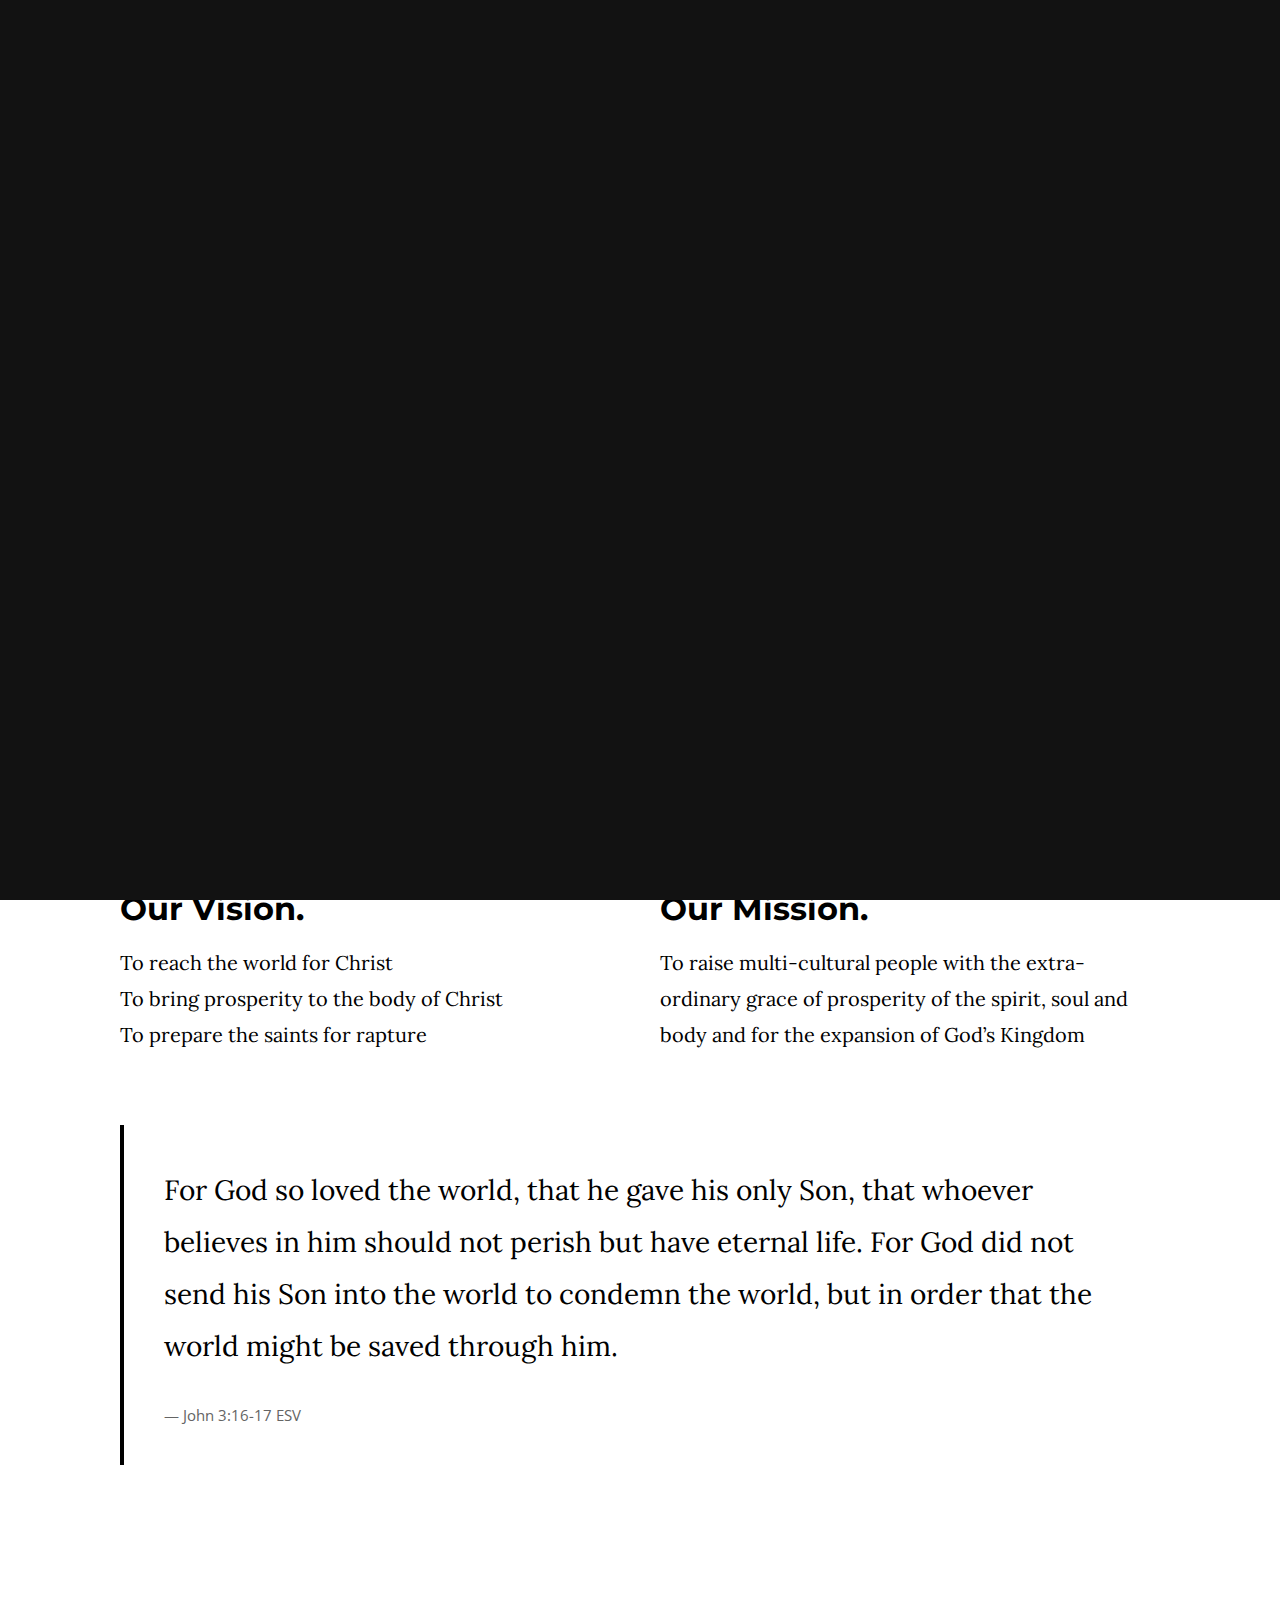
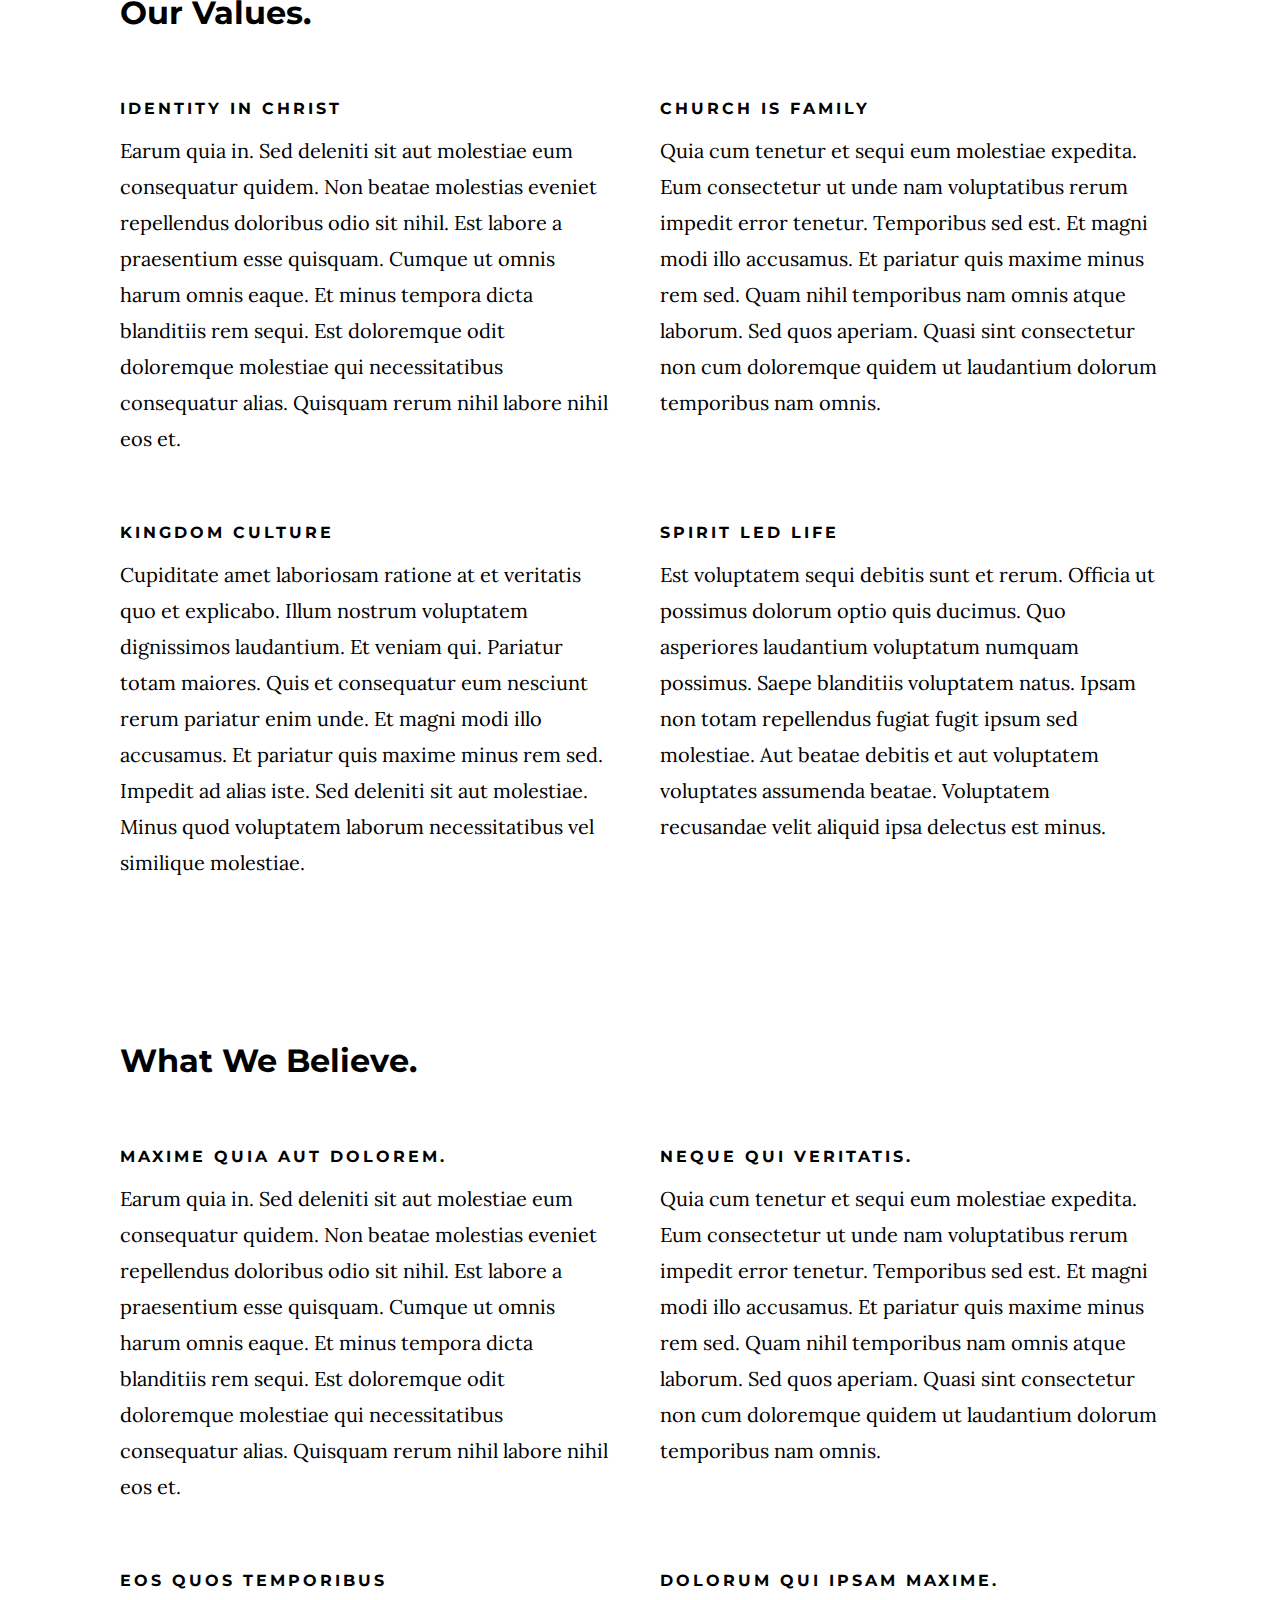
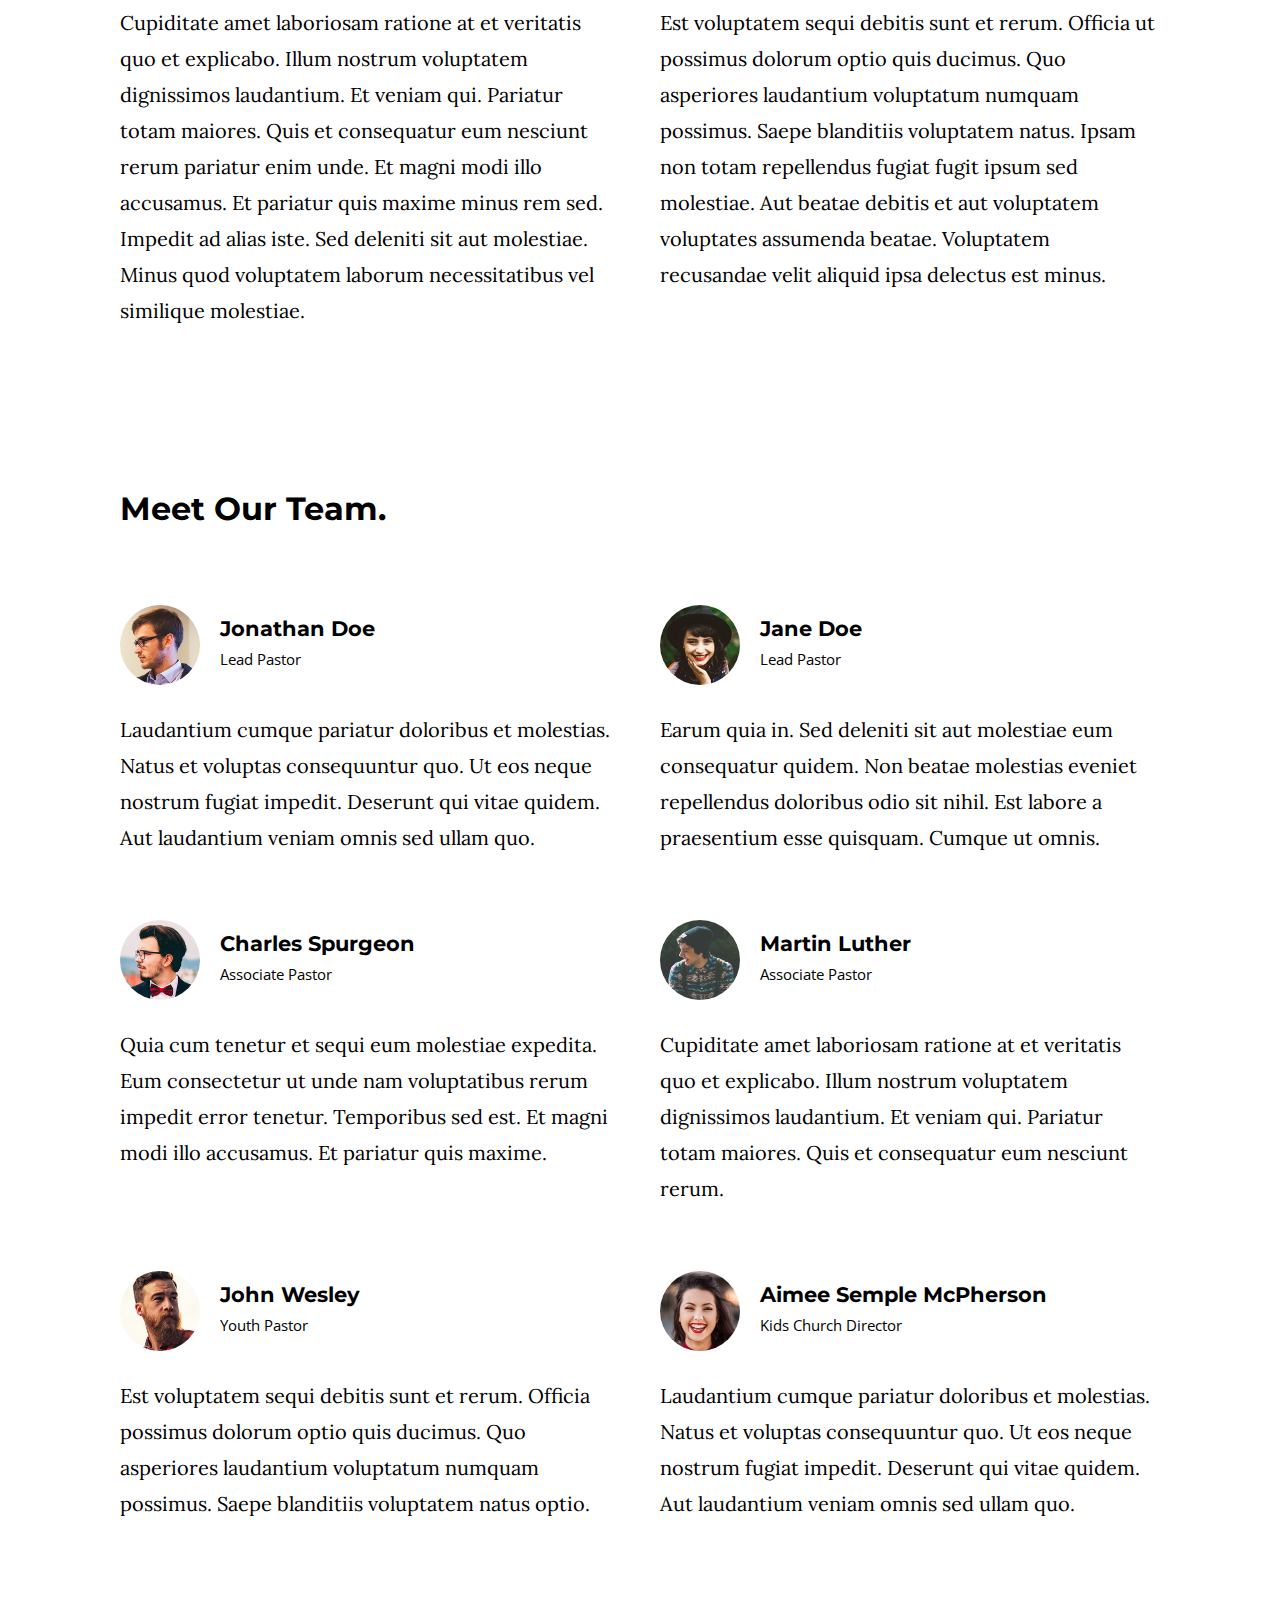
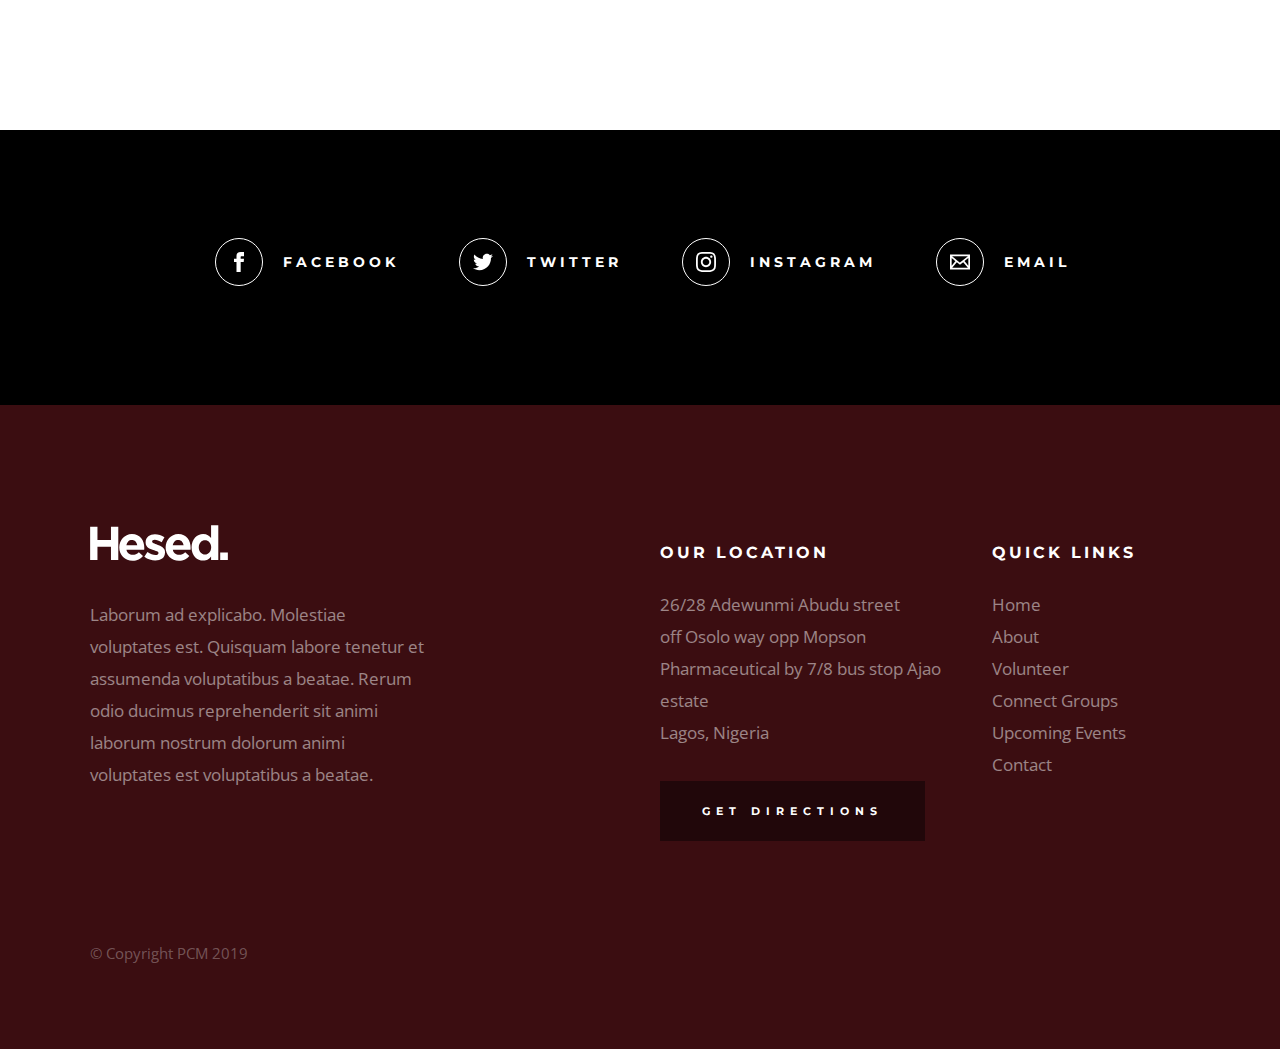
==== about.html @ 5826e85a "First commit for pcm website" ====
<!DOCTYPE html>
<html class="no-js" lang="en">
  <head>
    <!--- basic page needs
    ================================================== -->
    <meta charset="utf-8" />
    <title>PCM - About</title>
    <meta name="description" content="" />
    <meta name="author" content="" />

    <!-- mobile specific metas
    ================================================== -->
    <meta name="viewport" content="width=device-width, initial-scale=1" />

    <!-- CSS
    ================================================== -->
    <link rel="stylesheet" href="css/base.css" />
    <link rel="stylesheet" href="css/main.css" />

    <!-- script
    ================================================== -->
    <script src="js/modernizr.js"></script>

    <!-- favicons
    ================================================== -->
    <link rel="apple-touch-icon" sizes="180x180" href="apple-touch-icon.png" />
    <link rel="icon" type="image/png" sizes="32x32" href="favicon-32x32.png" />
    <link rel="icon" type="image/png" sizes="16x16" href="favicon-16x16.png" />
    <link rel="manifest" href="site.webmanifest" />
  </head>

  <body id="top">
    <!-- preloader
    ================================================== -->
    <div id="preloader">
      <div id="loader" class="dots-jump">
        <div></div>
        <div></div>
        <div></div>
      </div>
    </div>

    <!-- header
    ================================================== -->
    <header class="s-header">
      <div class="header-logo">
        <a class="site-logo" href="index.html">
          <img src="images/logo.png" alt="Homepage" />
        </a>
      </div>

      <nav class="header-nav-wrap">
        <ul class="header-nav">
          <li><a href="index.html" title="Home">Home</a></li>
          <li class="current"><a href="about.html" title="About">About</a></li>
          <li><a href="events.html" title="Services">Events</a></li>
          <li><a href="contact.html" title="Contact us">Contact</a></li>
        </ul>
      </nav>

      <a class="header-menu-toggle" href="#0"><span>Menu</span></a>
    </header>
    <!-- end s-header -->

    <!-- page header
    ================================================== -->
    <section class="page-header page-header--about">
      <div class="gradient-overlay"></div>
      <div class="row page-header__content">
        <div class="column">
          <h1>This is Canaanland</h1>
        </div>
      </div>
    </section>
    <!-- end page-header -->

    <!-- page content
    ================================================== -->
    <section class="page-content">
      <div class="row">
        <div class="column">
          <p class="lead drop-cap">
            Non ratione vel. Non consequatur hic et labore et quia doloribus.
            Dolorum rerum dignissimos inventore id corporis rerum. At nesciunt
            ut error est soluta qui quibusdam blanditiis animi. Ad saepe quia at
            numquam temporibus quisquam ipsa. Ab omnis aut ratione ipsam
            voluptates quia. Veniam temporibus et. Aperiam sint veniam libero
            perferendis a. Quisquam optio quidem et.
          </p>

          <div class="row">
            <div class="column large-half medium-full">
              <h2>Our Vision.</h2>
              <p>To reach the world for Christ <br>
              To bring prosperity to the body of Christ <br>
              To prepare the saints for rapture</p>
            </div>

            <div class="column large-half medium-full">
              <h2>Our Mission.</h2>
              <p>
                To raise multi-cultural people with the extra-ordinary grace of
                prosperity of the spirit, soul and body and for the expansion of
                God’s Kingdom
              </p>
            </div>
          </div>

          <blockquote cite="http://where-i-got-my-info-from.com">
            <p>
              For God so loved the world, that he gave his only Son, that
              whoever believes in him should not perish but have eternal life.
              For God did not send his Son into the world to condemn the world,
              but in order that the world might be saved through him.
            </p>
            <cite>
              <a href="#0">John 3:16-17 ESV</a>
            </cite>
          </blockquote>

          <br />

          <h2>Our Values.</h2>
          <div class="row block-large-1-2 block-1000-full block-list">
            <div class="column block-list__item">
              <h6>Identity in Christ</h6>

              <p>
                Earum quia in. Sed deleniti sit aut molestiae eum consequatur
                quidem. Non beatae molestias eveniet repellendus doloribus odio
                sit nihil. Est labore a praesentium esse quisquam. Cumque ut
                omnis harum omnis eaque. Et minus tempora dicta blanditiis rem
                sequi. Est doloremque odit doloremque molestiae qui
                necessitatibus consequatur alias. Quisquam rerum nihil labore
                nihil eos et.
              </p>
            </div>

            <div class="column block-list__item">
              <h6>Church Is Family</h6>

              <p>
                Quia cum tenetur et sequi eum molestiae expedita. Eum
                consectetur ut unde nam voluptatibus rerum impedit error
                tenetur. Temporibus sed est. Et magni modi illo accusamus. Et
                pariatur quis maxime minus rem sed. Quam nihil temporibus nam
                omnis atque laborum. Sed quos aperiam. Quasi sint consectetur
                non cum doloremque quidem ut laudantium dolorum temporibus nam
                omnis.
              </p>
            </div>

            <div class="column block-list__item">
              <h6>Kingdom Culture</h6>

              <p>
                Cupiditate amet laboriosam ratione at et veritatis quo et
                explicabo. Illum nostrum voluptatem dignissimos laudantium. Et
                veniam qui. Pariatur totam maiores. Quis et consequatur eum
                nesciunt rerum pariatur enim unde. Et magni modi illo accusamus.
                Et pariatur quis maxime minus rem sed. Impedit ad alias iste.
                Sed deleniti sit aut molestiae. Minus quod voluptatem laborum
                necessitatibus vel similique molestiae.
              </p>
            </div>

            <div class="column block-list__item">
              <h6>Spirit Led Life</h6>

              <p>
                Est voluptatem sequi debitis sunt et rerum. Officia ut possimus
                dolorum optio quis ducimus. Quo asperiores laudantium voluptatum
                numquam possimus. Saepe blanditiis voluptatem natus. Ipsam non
                totam repellendus fugiat fugit ipsum sed molestiae. Aut beatae
                debitis et aut voluptatem voluptates assumenda beatae.
                Voluptatem recusandae velit aliquid ipsa delectus est minus.
              </p>
            </div>
          </div>
          <!-- end block-list -->

          <br />

          <h2>What We Believe.</h2>

          <div class="row block-large-1-2 block-1000-full block-list">
            <div class="column block-list__item">
              <h6>Maxime Quia Aut Dolorem.</h6>
              <p>
                Earum quia in. Sed deleniti sit aut molestiae eum consequatur
                quidem. Non beatae molestias eveniet repellendus doloribus odio
                sit nihil. Est labore a praesentium esse quisquam. Cumque ut
                omnis harum omnis eaque. Et minus tempora dicta blanditiis rem
                sequi. Est doloremque odit doloremque molestiae qui
                necessitatibus consequatur alias. Quisquam rerum nihil labore
                nihil eos et.
              </p>
            </div>
            <div class="column block-list__item">
              <h6>Neque Qui Veritatis.</h6>
              <p>
                Quia cum tenetur et sequi eum molestiae expedita. Eum
                consectetur ut unde nam voluptatibus rerum impedit error
                tenetur. Temporibus sed est. Et magni modi illo accusamus. Et
                pariatur quis maxime minus rem sed. Quam nihil temporibus nam
                omnis atque laborum. Sed quos aperiam. Quasi sint consectetur
                non cum doloremque quidem ut laudantium dolorum temporibus nam
                omnis.
              </p>
            </div>
            <div class="column block-list__item">
              <h6>Eos Quos Temporibus</h6>
              <p>
                Cupiditate amet laboriosam ratione at et veritatis quo et
                explicabo. Illum nostrum voluptatem dignissimos laudantium. Et
                veniam qui. Pariatur totam maiores. Quis et consequatur eum
                nesciunt rerum pariatur enim unde. Et magni modi illo accusamus.
                Et pariatur quis maxime minus rem sed. Impedit ad alias iste.
                Sed deleniti sit aut molestiae. Minus quod voluptatem laborum
                necessitatibus vel similique molestiae.
              </p>
            </div>
            <div class="column block-list__item">
              <h6>Dolorum Qui Ipsam Maxime.</h6>
              <p>
                Est voluptatem sequi debitis sunt et rerum. Officia ut possimus
                dolorum optio quis ducimus. Quo asperiores laudantium voluptatum
                numquam possimus. Saepe blanditiis voluptatem natus. Ipsam non
                totam repellendus fugiat fugit ipsum sed molestiae. Aut beatae
                debitis et aut voluptatem voluptates assumenda beatae.
                Voluptatem recusandae velit aliquid ipsa delectus est minus.
              </p>
            </div>
          </div>
          <!-- end block-list -->

          <br />

          <h2>Meet Our Team.</h2>

          <div class="row block-large-1-2 block-tab-full church-staff">
            <div class="column church-staff__item">
              <div class="church-staff__header">
                <div class="church-staff__picture">
                  <img src="images/avatars/user-01.jpg" alt="" />
                </div>
                <h4 class="church-staff__name">
                  Jonathan Doe
                  <span class="church-staff__position"> Lead Pastor </span>
                </h4>
              </div>

              <p>
                Laudantium cumque pariatur doloribus et molestias. Natus et
                voluptas consequuntur quo. Ut eos neque nostrum fugiat impedit.
                Deserunt qui vitae quidem. Aut laudantium veniam omnis sed ullam
                quo.
              </p>
            </div>

            <div class="column church-staff__item">
              <div class="church-staff__header">
                <div class="church-staff__picture">
                  <img src="images/avatars/user-02.jpg" alt="" />
                </div>
                <h4 class="church-staff__name">
                  Jane Doe
                  <span class="church-staff__position"> Lead Pastor </span>
                </h4>
              </div>

              <p>
                Earum quia in. Sed deleniti sit aut molestiae eum consequatur
                quidem. Non beatae molestias eveniet repellendus doloribus odio
                sit nihil. Est labore a praesentium esse quisquam. Cumque ut
                omnis.
              </p>
            </div>

            <div class="column church-staff__item">
              <div class="church-staff__header">
                <div class="church-staff__picture">
                  <img src="images/avatars/user-03.jpg" alt="" />
                </div>
                <h4 class="church-staff__name">
                  Charles Spurgeon
                  <span class="church-staff__position"> Associate Pastor </span>
                </h4>
              </div>

              <p>
                Quia cum tenetur et sequi eum molestiae expedita. Eum
                consectetur ut unde nam voluptatibus rerum impedit error
                tenetur. Temporibus sed est. Et magni modi illo accusamus. Et
                pariatur quis maxime.
              </p>
            </div>

            <div class="column church-staff__item">
              <div class="church-staff__header">
                <div class="church-staff__picture">
                  <img src="images/avatars/user-04.jpg" alt="" />
                </div>
                <h4 class="church-staff__name">
                  Martin Luther
                  <span class="church-staff__position"> Associate Pastor </span>
                </h4>
              </div>

              <p>
                Cupiditate amet laboriosam ratione at et veritatis quo et
                explicabo. Illum nostrum voluptatem dignissimos laudantium. Et
                veniam qui. Pariatur totam maiores. Quis et consequatur eum
                nesciunt rerum.
              </p>
            </div>

            <div class="column church-staff__item">
              <div class="church-staff__header">
                <div class="church-staff__picture">
                  <img src="images/avatars/user-05.jpg" alt="" />
                </div>
                <h4 class="church-staff__name">
                  John Wesley
                  <span class="church-staff__position"> Youth Pastor </span>
                </h4>
              </div>

              <p>
                Est voluptatem sequi debitis sunt et rerum. Officia possimus
                dolorum optio quis ducimus. Quo asperiores laudantium voluptatum
                numquam possimus. Saepe blanditiis voluptatem natus optio.
              </p>
            </div>

            <div class="column church-staff__item">
              <div class="church-staff__header">
                <div class="church-staff__picture">
                  <img src="images/avatars/user-06.jpg" alt="" />
                </div>
                <h4 class="church-staff__name">
                  Aimee Semple McPherson
                  <span class="church-staff__position">
                    Kids Church Director
                  </span>
                </h4>
              </div>

              <p>
                Laudantium cumque pariatur doloribus et molestias. Natus et
                voluptas consequuntur quo. Ut eos neque nostrum fugiat impedit.
                Deserunt qui vitae quidem. Aut laudantium veniam omnis sed ullam
                quo.
              </p>
            </div>
          </div>
          <!-- end church staff -->
        </div>
      </div>
    </section>
    <!-- end page content -->

    <!-- Social
    ================================================== -->
    <section class="s-social">
      <div class="row social-content">
        <div class="column">
          <ul class="social-list">
            <li class="social-list__item">
              <a href="#0" title="">
                <span
                  class="social-list__icon social-list__icon--facebook"
                ></span>
                <span class="social-list__text">Facebook</span>
              </a>
            </li>
            <li class="social-list__item">
              <a href="#0" title="">
                <span
                  class="social-list__icon social-list__icon--twitter"
                ></span>
                <span class="social-list__text">Twitter</span>
              </a>
            </li>
            <li class="social-list__item">
              <a href="#0" title="">
                <span
                  class="social-list__icon social-list__icon--instagram"
                ></span>
                <span class="social-list__text">Instagram</span>
              </a>
            </li>
            <li class="social-list__item">
              <a href="#0" title="">
                <span class="social-list__icon social-list__icon--email"></span>
                <span class="social-list__text">Email</span>
              </a>
            </li>
          </ul>
        </div>
      </div>
      <!-- end social-content -->
    </section>
    <!-- end s-social -->

    <!-- footer
    ================================================== -->
    <footer class="s-footer">
      <div class="row footer-top">
        <div class="column large-4 medium-5 tab-full">
          <div class="footer-logo">
            <a class="site-footer-logo" href="index.html">
              <img src="images/logo.svg" alt="Homepage" />
            </a>
          </div>
          <!-- footer-logo -->
          <p>
            Laborum ad explicabo. Molestiae voluptates est. Quisquam labore
            tenetur et assumenda voluptatibus a beatae. Rerum odio ducimus
            reprehenderit sit animi laborum nostrum dolorum animi voluptates est
            voluptatibus a beatae.
          </p>
        </div>
        <div class="column large-half tab-full">
          <div class="row">
            <div class="column large-7 medium-full">
              <h4 class="h6">Our Location</h4>
              <p>
                26/28 Adewunmi Abudu street <br />
                off Osolo way opp Mopson Pharmaceutical by 7/8 bus stop Ajao estate  <br />
                Lagos, Nigeria
              </p>
            
              <p>
                <a
                  href="https://www.google.com/maps/dir/6.5136621,3.3892904/Pentecostal+Canaanland+Mission+Inc,+Adewunmi+Abudu+Street,+Lagos/@6.523369,3.3325109,13z/data=!3m1!4b1!4m9!4m8!1m1!4e1!1m5!1m1!1s0x103b8ffec97cef21:0xc6d2c62c04c36dca!2m2!1d3.3313295!2d6.542696"
                  target="_blank"
                  class="btn btn--footer"
                  >Get Directions</a
                >
              </p>
            </div>
            <div class="column large-5 medium-full">
              <h4 class="h6">Quick Links</h4>
              <ul class="footer-list">
                <li><a href="index.html">Home</a></li>
                <li><a href="about.html">About</a></li>
                <li><a href="volunteer.html">Volunteer</a></li>
                <li><a href="connect-group.html">Connect Groups</a></li>
                <li><a href="events.html">Upcoming Events</a></li>
                <li><a href="contact.html">Contact</a></li>
              </ul>
            </div>
          </div>
        </div>
      </div>
      <!-- end footer-top -->

      <div class="row footer-bottom">
        <div class="column ss-copyright">
          <span>© Copyright PCM 2019</span>
          
        </div>
      </div>
      <!-- footer-bottom -->

      <div class="ss-go-top">
        <a class="smoothscroll" title="Back to Top" href="#top">
          <svg
            xmlns="http://www.w3.org/2000/svg"
            width="24"
            height="24"
            viewBox="0 0 24 24"
          >
            <path d="M12 0l8 9h-6v15h-4v-15h-6z" />
          </svg>
        </a>
      </div>
      <!-- ss-go-top -->
    </footer>
    <!-- end s-footer -->

    <!-- Java Script
    ================================================== -->
    <script src="js/jquery-3.2.1.min.js"></script>
    <script src="js/plugins.js"></script>
    <script src="js/main.js"></script>
  </body>
</html>
---- css/base.css ----
/* =================================================================== 
 *  Hesed Base Stylesheet
 *  Ver. 1.0.0
 *  07-25-2019
 *  ------------------------------------------------------------------
 *
 *  TOC:
 *	# imports 
 *	# normalize
 *	# grid v2.1.0
 *	# block grids
 *	# MISC
 *
 * =================================================================== */

/* ===================================================================
 * # imports 
 *
 * ------------------------------------------------------------------- */
@import url("https://fonts.googleapis.com/css?family=Montserrat:400,500,600,700|Open+Sans:300,400,500,600,700|Lora:400,400i,700,700i&display=swap");


/* ==========================================================================
 * # normalize
 * normalize.css v8.0.1 | MIT License |
 * github.com/necolas/normalize.css
 *
 * -------------------------------------------------------------------------- */

/* ------------------------------------------------------------------- 
 * ## document
 * ------------------------------------------------------------------- */

/* 1. Correct the line height in all browsers.
 * 2. Prevent adjustments of font size after orientation changes in iOS.*/
html {
	line-height: 1.15;  /* 1 */
	-webkit-text-size-adjust: 100%;  /* 2 */
}

/* ------------------------------------------------------------------- 
 * ## sections
 * ------------------------------------------------------------------- */

/* Remove the margin in all browsers. */
body {
	margin: 0;
}

/* Render the `main` element consistently in IE. */
main {
	display: block;
}

/* Correct the font size and margin on `h1` elements within `section` and
 * `article` contexts in Chrome, Firefox, and Safari. */
h1 {
	font-size: 2em;
	margin: 0.67em 0;
}

/* ------------------------------------------------------------------- 
 * ## grouping
 * ------------------------------------------------------------------- */

/* 1. Add the correct box sizing in Firefox.
 * 2. Show the overflow in Edge and IE. */
hr {
	box-sizing: content-box;  /* 1 */
	height: 0;  /* 1 */
	overflow: visible;  /* 2 */
}

/* 1. Correct the inheritance and scaling of font size in all browsers.
 * 2. Correct the odd `em` font sizing in all browsers. */
pre {
	font-family: monospace, monospace;  /* 1 */
	font-size: 1em;  /* 2 */
}

/* ------------------------------------------------------------------- 
 * ## text-level semantics
 * ------------------------------------------------------------------- */

/* Remove the gray background on active links in IE 10. */
a {
	background-color: transparent;
}

/* 1. Remove the bottom border in Chrome 57-
 * 2. Add the correct text decoration in Chrome, Edge, IE, Opera, and Safari. */
abbr[title] {
	border-bottom: none;  /* 1 */
	text-decoration: underline;  /* 2 */
	text-decoration: underline dotted;  /* 2 */
}

/* Add the correct font weight in Chrome, Edge, and Safari. */
b,
strong {
	font-weight: bolder;
}

/* 1. Correct the inheritance and scaling of font size in all browsers.
 * 2. Correct the odd `em` font sizing in all browsers. */
code,
kbd,
samp {
	font-family: monospace, monospace;  /* 1 */
	font-size: 1em;  /* 2 */
}

/* Add the correct font size in all browsers. */
small {
	font-size: 80%;
}

/* Prevent `sub` and `sup` elements from affecting the line height in
 * all browsers. */
sub,
sup {
	font-size: 75%;
	line-height: 0;
	position: relative;
	vertical-align: baseline;
}

sub {
	bottom: -0.25em;
}

sup {
	top: -0.5em;
}

/* ------------------------------------------------------------------- 
 * ## embedded content
 * ------------------------------------------------------------------- */

/* Remove the border on images inside links in IE 10. */
img {
	border-style: none;
}

/* ------------------------------------------------------------------- 
 * ## forms
 * ------------------------------------------------------------------- */

/* 1. Change the font styles in all browsers.
 * 2. Remove the margin in Firefox and Safari. */
button,
input,
optgroup,
select,
textarea {
	font-family: inherit;  /* 1 */
	font-size: 100%;  /* 1 */
	line-height: 1.15;  /* 1 */
	margin: 0;  /* 2 */
}

/* Show the overflow in IE.
 * 1. Show the overflow in Edge. */
button,
input {

	/* 1 */
	overflow: visible;
}

/* Remove the inheritance of text transform in Edge, Firefox, and IE.
 * 1. Remove the inheritance of text transform in Firefox. */
button,
select {

	/* 1 */
	text-transform: none;
}

.transparent {
	background: rgba(54, 25, 25, 0.5);
}



/* Correct the inability to style clickable types in iOS and Safari. */
button,
[type="button"],
[type="reset"],
[type="submit"] {
	-webkit-appearance: button;
}

/* Remove the inner border and padding in Firefox. */
button::-moz-focus-inner,
[type="button"]::-moz-focus-inner,
[type="reset"]::-moz-focus-inner,
[type="submit"]::-moz-focus-inner {
	border-style: none;
	padding: 0;
}

/* Restore the focus styles unset by the previous rule. */
button:-moz-focusring,
[type="button"]:-moz-focusring,
[type="reset"]:-moz-focusring,
[type="submit"]:-moz-focusring {
	outline: 1px dotted ButtonText;
}

/* Correct the padding in Firefox. */
fieldset {
	padding: 0.35em 0.75em 0.625em;
}

/* 1. Correct the text wrapping in Edge and IE.
 * 2. Correct the color inheritance from `fieldset` elements in IE.
 * 3. Remove the padding so developers are not caught out when they zero out
 *    `fieldset` elements in all browsers. */
legend {
	box-sizing: border-box;  /* 1 */
	color: inherit;  /* 2 */
	display: table;  /* 1 */
	max-width: 100%;  /* 1 */
	padding: 0;  /* 3 */
	white-space: normal;  /* 1 */
}



/* Add the correct vertical alignment in Chrome, Firefox, and Opera. */
progress {
	vertical-align: baseline;
}

/* Remove the default vertical scrollbar in IE 10+. */
textarea {
	overflow: auto;
}

/* 1. Add the correct box sizing in IE 10.
 * 2. Remove the padding in IE 10. */
[type="checkbox"],
[type="radio"] {
	box-sizing: border-box;  /* 1 */
	padding: 0;  /* 2 */
}

/* Correct the cursor style of increment and decrement buttons in Chrome. */
[type="number"]::-webkit-inner-spin-button,
[type="number"]::-webkit-outer-spin-button {
	height: auto;
}

/* 1. Correct the odd appearance in Chrome and Safari.
 * 2. Correct the outline style in Safari. */
[type="search"] {
	-webkit-appearance: textfield;  /* 1 */
	outline-offset: -2px;  /* 2 */
}

/* Remove the inner padding in Chrome and Safari on macOS. */
[type="search"]::-webkit-search-decoration {
	-webkit-appearance: none;
}

/* 1. Correct the inability to style clickable types in iOS and Safari.
 * 2. Change font properties to `inherit` in Safari. */
::-webkit-file-upload-button {
	-webkit-appearance: button;  /* 1 */
	font: inherit;  /* 2 */
}

/* ------------------------------------------------------------------- 
 * ## interactive
 * ------------------------------------------------------------------- */

/* Add the correct display in Edge, IE 10+, and Firefox. */
details {
	display: block;
}

/* Add the correct display in all browsers. */
summary {
	display: list-item;
}

/* ------------------------------------------------------------------- 
 * ## misc
 * ------------------------------------------------------------------- */

/* Add the correct display in IE 10+. */
template {
	display: none;
}

/* Add the correct display in IE 10. */
[hidden] {
	display: none;
}


/* ===================================================================
 * # basic/base setup styles
 *
 * ------------------------------------------------------------------- */
html {
	font-size: 62.5%;
	box-sizing: border-box;
}

*,
*::before,
*::after {
	box-sizing: inherit;
}

body {
	font-weight: normal;
	line-height: 1;
	word-wrap: break-word;
	-moz-font-smoothing: grayscale;
	-moz-osx-font-smoothing: grayscale;
	-webkit-font-smoothing: antialiased;
	-webkit-overflow-scrolling: touch;
	-webkit-text-size-adjust: none;
}

/* ------------------------------------------------------------------- 
 * ## Media
 * ------------------------------------------------------------------- */
svg,
img,
video
embed,
iframe,
object {
	max-width: 100%;
	height: auto;
}

/* ------------------------------------------------------------------- 
 * ## Typography resets 
 * ------------------------------------------------------------------- */
div,
dl,
dt,
dd,
ul,
ol,
li,
h1,
h2,
h3,
h4,
h5,
h6,
pre,
form,
p,
blockquote,
th,
td {
	margin: 0;
	padding: 0;
}

p {
	font-size: inherit;
	text-rendering: optimizeLegibility;
}

em,
i {
	font-style: italic;
	line-height: inherit;
}

strong,
b {
	font-weight: bold;
	line-height: inherit;
}

small {
	font-size: 60%;
	line-height: inherit;
}

ol,
ul {
	list-style: none;
}

li {
	display: block;
}

/* ------------------------------------------------------------------- 
 * ## links
 * ------------------------------------------------------------------- */
a {
	text-decoration: none;
	line-height: inherit;
}

a img {
	border: none;
}

/* ------------------------------------------------------------------- 
 * ## inputs
 * ------------------------------------------------------------------- */
fieldset {
	margin: 0;
	padding: 0;
}

input[type="email"],
input[type="number"],
input[type="search"],
input[type="text"],
input[type="tel"],
input[type="url"],
input[type="password"],
textarea {
	-webkit-appearance: none;
	-moz-appearance: none;
	appearance: none;
}


/* ===================================================================
 * # grid v2.1.0
 *
 *   -----------------------------------------------------------------
 * - Grid breakpoints are based on MAXIMUM WIDTH media queries, 
 *   meaning they apply to that one breakpoint and ALL THOSE BELOW IT.
 * - Grid columns without a specified width will automatically layout 
 *   as equal width columns.
 * ------------------------------------------------------------------- */

/* rows
 * ------------------------------------- */
.row {
	width: 89%;
	max-width: 1340px;
	margin: 0 auto;
	display: -ms-flexbox;
	display: -webkit-flex;
	display: flex;
	-webkit-flex-flow: row wrap;
	-ms-flex-flow: row wrap;
	flex-flow: row wrap;
}

.row .row {
	width: auto;
	max-width: none;
	margin-left: -20px;
	margin-right: -20px;
}

/* columns
 * -------------------------------------- */
.column {
	-webkit-flex: 1 1 0%;
	-ms-flex: 1 1 0%;
	flex: 1 1 0%;
	padding: 0 20px;
}

.collapse > .column,
.column.collapse {
	padding: 0;
}

/* flex row containers utility classes
 * ----------------------------------------- */
.row.row-wrap {
	-webkit-flex-wrap: wrap;
	-ms-flex-wrap: wrap;
	flex-wrap: wrap;
}

.row.row-nowrap {
	-webkit-flex-wrap: nowrap;
	-ms-flex-wrap: none;
	flex-wrap: nowrap;
}

.row.row-y-top {
	-webkit-align-items: flex-start;
	-ms-flex-align: start;
	align-items: flex-start;
}

.row.row-y-bottom {
	-webkit-align-items: flex-end;
	-ms-flex-align: end;
	align-items: flex-end;
}

.row.row-y-center {
	-webkit-align-items: center;
	-ms-flex-align: center;
	align-items: center;
}

.row.row-stretch {
	-webkit-align-items: stretch;
	-ms-flex-align: stretch;
	align-items: stretch;
}

.row.row-baseline {
	-webkit-align-items: baseline;
	-ms-flex-align: baseline;
	align-items: baseline;
}

.row.row-x-left {
	-ms-flex-pack: start;
	-webkit-justify-content: flex-start;
	justify-content: flex-start;
}

.row.row-x-right {
	-ms-flex-pack: end;
	-webkit-justify-content: flex-end;
	justify-content: flex-end;
}

.row.row-x-center {
	-ms-flex-pack: center;
	-webkit-justify-content: center;
	justify-content: center;
}

/* flex item utility alignment classes
 * ----------------------------------------- */
.align-center {
	margin: auto;
	-webkit-align-self: center;
	-ms-flex-item-align: center;
	align-self: center;
}

.align-left {
	margin-right: auto;
	-webkit-align-self: center;
	-ms-flex-item-align: center;
	align-self: center;
}

.align-right {
	margin-left: auto;
	-webkit-align-self: center;
	-ms-flex-item-align: center;
	align-self: center;
}

.align-x-center {
	margin-right: auto;
	margin-left: auto;
}

.align-x-left {
	margin-right: auto;
}

.align-x-right {
	margin-left: auto;
}

.align-y-center {
	-webkit-align-self: center;
	-ms-flex-item-align: center;
	align-self: center;
}

.align-y-top {
	-webkit-align-self: flex-start;
	-ms-flex-item-align: start;
	align-self: flex-start;
}

.align-y-bottom {
	-webkit-align-self: flex-end;
	-ms-flex-item-align: end;
	align-self: flex-end;
}

/* large screen column widths 
 * -------------------------------------- */
.large-1 {
	-webkit-flex: 0 0 8.33333%;
	-ms-flex: 0 0 8.33333%;
	flex: 0 0 8.33333%;
	max-width: 8.33333%;
}

.large-2 {
	-webkit-flex: 0 0 16.66667%;
	-ms-flex: 0 0 16.66667%;
	flex: 0 0 16.66667%;
	max-width: 16.66667%;
}

.large-3 {
	-webkit-flex: 0 0 25%;
	-ms-flex: 0 0 25%;
	flex: 0 0 25%;
	max-width: 25%;
}

.large-4 {
	-webkit-flex: 0 0 33.33333%;
	-ms-flex: 0 0 33.33333%;
	flex: 0 0 33.33333%;
	max-width: 33.33333%;
}

.large-5 {
	-webkit-flex: 0 0 41.66667%;
	-ms-flex: 0 0 41.66667%;
	flex: 0 0 41.66667%;
	max-width: 41.66667%;
}

.large-6,
.large-half {
	-webkit-flex: 0 0 50%;
	-ms-flex: 0 0 50%;
	flex: 0 0 50%;
	max-width: 50%;
}

.large-7 {
	-webkit-flex: 0 0 58.33333%;
	-ms-flex: 0 0 58.33333%;
	flex: 0 0 58.33333%;
	max-width: 58.33333%;
}

.large-8 {
	-webkit-flex: 0 0 66.66667%;
	-ms-flex: 0 0 66.66667%;
	flex: 0 0 66.66667%;
	max-width: 66.66667%;
}

.large-9 {
	-webkit-flex: 0 0 75%;
	-ms-flex: 0 0 75%;
	flex: 0 0 75%;
	max-width: 75%;
}

.large-10 {
	-webkit-flex: 0 0 83.33333%;
	-ms-flex: 0 0 83.33333%;
	flex: 0 0 83.33333%;
	max-width: 83.33333%;
}

.large-11 {
	-webkit-flex: 0 0 91.66667%;
	-ms-flex: 0 0 91.66667%;
	flex: 0 0 91.66667%;
	max-width: 91.66667%;
}

.large-12,
.large-full {
	-webkit-flex: 0 0 100%;
	-ms-flex: 0 0 100%;
	flex: 0 0 100%;
	max-width: 100%;
}

/* ------------------------------------------------------------------- 
 * ## medium screen devices
 * ------------------------------------------------------------------- */
@media screen and (max-width:1200px) {
	.row .row {
		margin-left: -16px;
		margin-right: -16px;
	}

	.column {
		padding: 0 16px;
	}

	.medium-1 {
		-webkit-flex: 0 0 8.33333%;
		-ms-flex: 0 0 8.33333%;
		flex: 0 0 8.33333%;
		max-width: 8.33333%;
	}

	.medium-2 {
		-webkit-flex: 0 0 16.66667%;
		-ms-flex: 0 0 16.66667%;
		flex: 0 0 16.66667%;
		max-width: 16.66667%;
	}

	.medium-3 {
		-webkit-flex: 0 0 25%;
		-ms-flex: 0 0 25%;
		flex: 0 0 25%;
		max-width: 25%;
	}

	.medium-4 {
		-webkit-flex: 0 0 33.33333%;
		-ms-flex: 0 0 33.33333%;
		flex: 0 0 33.33333%;
		max-width: 33.33333%;
	}

	.medium-5 {
		-webkit-flex: 0 0 41.66667%;
		-ms-flex: 0 0 41.66667%;
		flex: 0 0 41.66667%;
		max-width: 41.66667%;
	}

	.medium-6,
	.medium-half {
		-webkit-flex: 0 0 50%;
		-ms-flex: 0 0 50%;
		flex: 0 0 50%;
		max-width: 50%;
	}

	.medium-7 {
		-webkit-flex: 0 0 58.33333%;
		-ms-flex: 0 0 58.33333%;
		flex: 0 0 58.33333%;
		max-width: 58.33333%;
	}

	.medium-8 {
		-webkit-flex: 0 0 66.66667%;
		-ms-flex: 0 0 66.66667%;
		flex: 0 0 66.66667%;
		max-width: 66.66667%;
	}

	.medium-9 {
		-webkit-flex: 0 0 75%;
		-ms-flex: 0 0 75%;
		flex: 0 0 75%;
		max-width: 75%;
	}

	.medium-10 {
		-webkit-flex: 0 0 83.33333%;
		-ms-flex: 0 0 83.33333%;
		flex: 0 0 83.33333%;
		max-width: 83.33333%;
	}

	.medium-11 {
		-webkit-flex: 0 0 91.66667%;
		-ms-flex: 0 0 91.66667%;
		flex: 0 0 91.66667%;
		max-width: 91.66667%;
	}

	.medium-12,
	.medium-full {
		-webkit-flex: 0 0 100%;
		-ms-flex: 0 0 100%;
		flex: 0 0 100%;
		max-width: 100%;
	}

}

/* ------------------------------------------------------------------- 
 * ## tablets
 * ------------------------------------------------------------------- */
@media screen and (max-width:800px) {
	.tab-1 {
		-webkit-flex: 0 0 8.33333%;
		-ms-flex: 0 0 8.33333%;
		flex: 0 0 8.33333%;
		max-width: 8.33333%;
	}

	.tab-2 {
		-webkit-flex: 0 0 16.66667%;
		-ms-flex: 0 0 16.66667%;
		flex: 0 0 16.66667%;
		max-width: 16.66667%;
	}

	.tab-3 {
		-webkit-flex: 0 0 25%;
		-ms-flex: 0 0 25%;
		flex: 0 0 25%;
		max-width: 25%;
	}

	.tab-4 {
		-webkit-flex: 0 0 33.33333%;
		-ms-flex: 0 0 33.33333%;
		flex: 0 0 33.33333%;
		max-width: 33.33333%;
	}

	.tab-5 {
		-webkit-flex: 0 0 41.66667%;
		-ms-flex: 0 0 41.66667%;
		flex: 0 0 41.66667%;
		max-width: 41.66667%;
	}

	.tab-6,
	.tab-half {
		-webkit-flex: 0 0 50%;
		-ms-flex: 0 0 50%;
		flex: 0 0 50%;
		max-width: 50%;
	}

	.tab-7 {
		-webkit-flex: 0 0 58.33333%;
		-ms-flex: 0 0 58.33333%;
		flex: 0 0 58.33333%;
		max-width: 58.33333%;
	}

	.tab-8 {
		-webkit-flex: 0 0 66.66667%;
		-ms-flex: 0 0 66.66667%;
		flex: 0 0 66.66667%;
		max-width: 66.66667%;
	}

	.tab-9 {
		-webkit-flex: 0 0 75%;
		-ms-flex: 0 0 75%;
		flex: 0 0 75%;
		max-width: 75%;
	}

	.tab-10 {
		-webkit-flex: 0 0 83.33333%;
		-ms-flex: 0 0 83.33333%;
		flex: 0 0 83.33333%;
		max-width: 83.33333%;
	}

	.tab-11 {
		-webkit-flex: 0 0 91.66667%;
		-ms-flex: 0 0 91.66667%;
		flex: 0 0 91.66667%;
		max-width: 91.66667%;
	}

	.tab-12,
	.tab-full {
		-webkit-flex: 0 0 100%;
		-ms-flex: 0 0 100%;
		flex: 0 0 100%;
		max-width: 100%;
	}

	.hide-on-tablet {
		display: none;
	}

}

/* ------------------------------------------------------------------- 
 * ## mobile devices 
 * ------------------------------------------------------------------- */
@media screen and (max-width:600px) {
	.row {
		width: 100%;
		padding-left: 25px;
		padding-right: 25px;
	}

	.row .row {
		margin-left: -10px;
		margin-right: -10px;
		padding-left: 0;
		padding-right: 0;
	}

	.column {
		padding: 0 10px;
	}

	.mob-1 {
		-webkit-flex: 0 0 8.33333%;
		-ms-flex: 0 0 8.33333%;
		flex: 0 0 8.33333%;
		max-width: 8.33333%;
	}

	.mob-2 {
		-webkit-flex: 0 0 16.66667%;
		-ms-flex: 0 0 16.66667%;
		flex: 0 0 16.66667%;
		max-width: 16.66667%;
	}

	.mob-3 {
		-webkit-flex: 0 0 25%;
		-ms-flex: 0 0 25%;
		flex: 0 0 25%;
		max-width: 25%;
	}

	.mob-4 {
		-webkit-flex: 0 0 33.33333%;
		-ms-flex: 0 0 33.33333%;
		flex: 0 0 33.33333%;
		max-width: 33.33333%;
	}

	.mob-5 {
		-webkit-flex: 0 0 41.66667%;
		-ms-flex: 0 0 41.66667%;
		flex: 0 0 41.66667%;
		max-width: 41.66667%;
	}

	.mob-6,
	.mob-half {
		-webkit-flex: 0 0 50%;
		-ms-flex: 0 0 50%;
		flex: 0 0 50%;
		max-width: 50%;
	}

	.mob-7 {
		-webkit-flex: 0 0 58.33333%;
		-ms-flex: 0 0 58.33333%;
		flex: 0 0 58.33333%;
		max-width: 58.33333%;
	}

	.mob-8 {
		-webkit-flex: 0 0 66.66667%;
		-ms-flex: 0 0 66.66667%;
		flex: 0 0 66.66667%;
		max-width: 66.66667%;
	}

	.mob-9 {
		-webkit-flex: 0 0 75%;
		-ms-flex: 0 0 75%;
		flex: 0 0 75%;
		max-width: 75%;
	}

	.mob-10 {
		-webkit-flex: 0 0 83.33333%;
		-ms-flex: 0 0 83.33333%;
		flex: 0 0 83.33333%;
		max-width: 83.33333%;
	}

	.mob-11 {
		-webkit-flex: 0 0 91.66667%;
		-ms-flex: 0 0 91.66667%;
		flex: 0 0 91.66667%;
		max-width: 91.66667%;
	}

	.mob-12,
	.mob-full {
		-webkit-flex: 0 0 100%;
		-ms-flex: 0 0 100%;
		flex: 0 0 100%;
		max-width: 100%;
	}

	.hide-on-mobile {
		display: none;
	}

}

/* ------------------------------------------------------------------- 
 * ## small mobile devices <= 400px
 * ------------------------------------------------------------------- */
@media screen and (max-width:400px) {
	.row {
		padding-left: 22px;
		padding-right: 22px;
	}

	.row .row {
		margin-left: 0;
		margin-right: 0;
	}

	.column {
		-webkit-flex: 0 0 100%;
		-ms-flex: 0 0 100%;
		flex: 0 0 100%;
		max-width: 100%;
		width: 100%;
		margin-left: 0;
		margin-right: 0;
		padding: 0;
	}

}


/* ===================================================================
 * # block grids
 *
 * -------------------------------------------------------------------
 * Equally-sized columns define at parent/row level.
 * ------------------------------------------------------------------- */
.block-large-1-8 > .column {
	-webkit-flex: 0 0 12.5%;
	-ms-flex: 0 0 12.5%;
	flex: 0 0 12.5%;
	max-width: 12.5%;
}

.block-large-1-6 > .column {
	-webkit-flex: 0 0 16.66667%;
	-ms-flex: 0 0 16.66667%;
	flex: 0 0 16.66667%;
	max-width: 16.66667%;
}

.block-large-1-5 > .column {
	-webkit-flex: 0 0 20%;
	-ms-flex: 0 0 20%;
	flex: 0 0 20%;
	max-width: 20%;
}

.block-large-1-4 > .column {
	-webkit-flex: 0 0 25%;
	-ms-flex: 0 0 25%;
	flex: 0 0 25%;
	max-width: 25%;
}

.block-large-1-3 > .column {
	-webkit-flex: 0 0 33.33333%;
	-ms-flex: 0 0 33.33333%;
	flex: 0 0 33.33333%;
	max-width: 33.33333%;
}

.block-large-1-2 > .column {
	-webkit-flex: 0 0 50%;
	-ms-flex: 0 0 50%;
	flex: 0 0 50%;
	max-width: 50%;
}

.block-large-full > .column {
	-webkit-flex: 0 0 100%;
	-ms-flex: 0 0 100%;
	flex: 0 0 100%;
	max-width: 100%;
}

/* ------------------------------------------------------------------- 
 * ## block grids - medium screen devices
 * ------------------------------------------------------------------- */
@media screen and (max-width:1200px) {
	.block-medium-1-8 > .column {
		-webkit-flex: 0 0 12.5%;
		-ms-flex: 0 0 12.5%;
		flex: 0 0 12.5%;
		max-width: 12.5%;
	}

	.block-medium-1-6 > .column {
		-webkit-flex: 0 0 16.66667%;
		-ms-flex: 0 0 16.66667%;
		flex: 0 0 16.66667%;
		max-width: 16.66667%;
	}

	.block-medium-1-5 > .column {
		-webkit-flex: 0 0 20%;
		-ms-flex: 0 0 20%;
		flex: 0 0 20%;
		max-width: 20%;
	}

	.block-medium-1-4 > .column {
		-webkit-flex: 0 0 25%;
		-ms-flex: 0 0 25%;
		flex: 0 0 25%;
		max-width: 25%;
	}

	.block-medium-1-3 > .column {
		-webkit-flex: 0 0 33.33333%;
		-ms-flex: 0 0 33.33333%;
		flex: 0 0 33.33333%;
		max-width: 33.33333%;
	}

	.block-medium-1-2 > .column {
		-webkit-flex: 0 0 50%;
		-ms-flex: 0 0 50%;
		flex: 0 0 50%;
		max-width: 50%;
	}

	.block-medium-full > .column {
		-webkit-flex: 0 0 100%;
		-ms-flex: 0 0 100%;
		flex: 0 0 100%;
		max-width: 100%;
	}

}

/* ------------------------------------------------------------------- 
 * ## block grids - tablets
 * ------------------------------------------------------------------- */
@media screen and (max-width:800px) {
	.block-tab-1-8 > .column {
		-webkit-flex: 0 0 12.5%;
		-ms-flex: 0 0 12.5%;
		flex: 0 0 12.5%;
		max-width: 12.5%;
	}

	.block-tab-1-6 > .column {
		-webkit-flex: 0 0 16.66667%;
		-ms-flex: 0 0 16.66667%;
		flex: 0 0 16.66667%;
		max-width: 16.66667%;
	}

	.block-tab-1-5 > .column {
		-webkit-flex: 0 0 20%;
		-ms-flex: 0 0 20%;
		flex: 0 0 20%;
		max-width: 20%;
	}

	.block-tab-1-4 > .column {
		-webkit-flex: 0 0 25%;
		-ms-flex: 0 0 25%;
		flex: 0 0 25%;
		max-width: 25%;
	}

	.block-tab-1-3 > .column {
		-webkit-flex: 0 0 33.33333%;
		-ms-flex: 0 0 33.33333%;
		flex: 0 0 33.33333%;
		max-width: 33.33333%;
	}

	.block-tab-1-2 > .column {
		-webkit-flex: 0 0 50%;
		-ms-flex: 0 0 50%;
		flex: 0 0 50%;
		max-width: 50%;
	}

	.block-tab-full > .column {
		-webkit-flex: 0 0 100%;
		-ms-flex: 0 0 100%;
		flex: 0 0 100%;
		max-width: 100%;
	}

}

/* ------------------------------------------------------------------- 
 * ## block grids - mobile devices
 * ------------------------------------------------------------------- */
@media screen and (max-width:600px) {
	.block-mob-1-8 > .column {
		-webkit-flex: 0 0 12.5%;
		-ms-flex: 0 0 12.5%;
		flex: 0 0 12.5%;
		max-width: 12.5%;
	}

	.block-mob-1-6 > .column {
		-webkit-flex: 0 0 16.66667%;
		-ms-flex: 0 0 16.66667%;
		flex: 0 0 16.66667%;
		max-width: 16.66667%;
	}

	.block-mob-1-5 > .column {
		-webkit-flex: 0 0 20%;
		-ms-flex: 0 0 20%;
		flex: 0 0 20%;
		max-width: 20%;
	}

	.block-mob-1-4 > .column {
		-webkit-flex: 0 0 25%;
		-ms-flex: 0 0 25%;
		flex: 0 0 25%;
		max-width: 25%;
	}

	.block-mob-1-3 > .column {
		-webkit-flex: 0 0 33.33333%;
		-ms-flex: 0 0 33.33333%;
		flex: 0 0 33.33333%;
		max-width: 33.33333%;
	}

	.block-mob-1-2 > .column {
		-webkit-flex: 0 0 50%;
		-ms-flex: 0 0 50%;
		flex: 0 0 50%;
		max-width: 50%;
	}

	.block-mob-full > .column {
		-webkit-flex: 0 0 100%;
		-ms-flex: 0 0 100%;
		flex: 0 0 100%;
		max-width: 100%;
	}

}

/* ------------------------------------------------------------------- 
 * ## block grids - small mobile devices <= 400px
 * ------------------------------------------------------------------- */
@media screen and (max-width:400px) {
	.stack > .column {
		-webkit-flex: 0 0 100%;
		-ms-flex: 0 0 100%;
		flex: 0 0 100%;
		max-width: 100%;
		width: 100%;
		margin-left: 0;
		margin-right: 0;
		padding: 0;
	}

}


/* ===================================================================
 * # MISC
 *
 * ------------------------------------------------------------------- */
.h-group:after {
	content: "";
	display: table;
	clear: both;
}

/* misc helper classes
 * -------------------------------------- */
.is-hidden {
	display: none;
}

.is-invisible {
	visibility: hidden;
}

.h-antialiased {
	-webkit-font-smoothing: antialiased;
	-moz-osx-font-smoothing: grayscale;
}

.h-overflow-hidden {
	overflow: hidden;
}

.h-remove-bottom {
	margin-bottom: 0;
}

.h-add-half-bottom {
	margin-bottom: 1.6rem !important;
}

.h-add-bottom {
	margin-bottom: 3.2rem !important;
}

.h-no-border {
	border: none;
}

.h-full-width {
	width: 100%;
}

.h-text-center {
	text-align: center;
}

.h-text-left {
	text-align: left;
}

.h-text-right {
	text-align: right;
}

.h-pull-left {
	float: left;
}

.h-pull-right {
	float: right;
}

/*# sourceMappingURL=base.css.map */
---- css/main.css ----
/* =================================================================== 
 *  Hesed Main Stylesheet
 *  Template Ver. 1.0.0
 *  06-26-2019
 *  ------------------------------------------------------------------
 *
 *  TOC:
 *  # custom block grid STACK breakpoints
 *  # base style overrides
 *    ## links
 *  # typography & general theme styles
 *    ## lists
 *    ## responsive video container
 *    ## floated image
 *    ## tables
 *    ## spacing 
 *  # preloader
 *  # forms
 *    ## style placeholder text
 *    ## change autocomplete styles in Chrome
 *  # buttons
 *  # additional components
 *    ## additional typo styles
 *    ## skillbars
 *    ## alert box
 *    ## pagination
 *  # common and reusable styles
 *    ## events list
 *    ## block list
 *  # site header
 *    ## header logo
 *    ## main navigation
 *    ## mobile menu toggle
 *  # hero
 *    ## hero left bar
 *    ## hero content
 *    ## hero content buttons
 *    ## hero social
 *    ## hero scroll
 *    ## hero animations
 *  # about
 *    ## about content
 *    ## schedule of services
 *  # connect
 *  # events
 *  # current series
 *    ## series image
 *    ## series content
 *    ## series buttons
 *    ## series subscribe
 *  # social
 *  # footer
 *    ## footer logo
 *    ## footer list
 *    ## copyright
 *    ## go to top
 *  # page styles and page components
 *    ## page header
 *    ## page content
 *    ## about page
 *    ## event page
 *
 * =================================================================== */


/* ===================================================================
 * # custom block grid STACK breakpoints
 *
 * ------------------------------------------------------------------- */
@media screen and (max-width:1000px) {
  .block-1000-full > .column {
    -webkit-flex: 0 0 100%;
    -ms-flex: 0 0 100%;
    flex: 0 0 100%;
    max-width: 100%;
  }

}

@media screen and (max-width:900px) {
  .block-900-full > .column {
    -webkit-flex: 0 0 100%;
    -ms-flex: 0 0 100%;
    flex: 0 0 100%;
    max-width: 100%;
  }

}


/* ===================================================================
 * # base style overrides
 *
 * ------------------------------------------------------------------- */
html {
  font-size: 10px;
}

@media screen and (max-width:400px) {
  html {
    font-size: 9.5px;
  }

}

html,
body {
  height: 100%;
}

body {
  background: #121212;
  font-family: "Lora", serif;
  font-size: 2rem;
  font-style: normal;
  font-weight: normal;
  line-height: 1.8;
  color: #000000;
  margin: 0;
  padding: 0;
  position: relative;
}

/* ------------------------------------------------------------------- 
 * ## links
 * ------------------------------------------------------------------- */
a {
  color: #3b0d11;
  transition: all 0.3s ease-in-out;
}

a:hover,
a:focus,
a:active {
  color: #037c82;
}

a:hover,
a:active {
  outline: 0;
}

/* ===================================================================
 * # typography & general theme styles
 * 
 * ------------------------------------------------------------------- */
h1, h2, h3, h4, h5, h6, .h1, .h2, .h3, .h4, .h5, .h6 {
  font-family: "Montserrat", sans-serif;
  font-weight: 700;
  font-style: normal;
  color: #000000;
  font-variant-ligatures: common-ligatures;
  text-rendering: optimizeLegibility;
}

h1, .h1, h2, .h2, h3, .h3, h4, .h4 {
  margin-top: 6rem;
  margin-bottom: 1.6rem;
}

@media screen and (max-width:600px) {
  h1, .h1, h2, .h2, h3, .h3, h4, .h4 {
    margin-top: 5.6rem;
  }

}

h5, .h5, h6, .h6 {
  margin-top: 4.8rem;
  margin-bottom: 1.2rem;
}

@media screen and (max-width:600px) {
  h5, .h5, h6, .h6 {
    margin-top: 4.4rem;
    margin-bottom: 0.8rem;
  }

}

h1, .h1 {
  font-size: 3.6rem;
  line-height: 1.222;
}

@media screen and (max-width:600px) {
  h1, .h1 {
    font-size: 3.3rem;
  }

}

h2,
.h2 {
  font-size: 3.2rem;
  line-height: 1.25;
}

h3, .h3 {
  font-size: 2.4rem;
  line-height: 1.167;
}

h4, .h4 {
  font-size: 2.1rem;
  line-height: 1.333;
}

h5, .h5 {
  font-size: 1.8rem;
  line-height: 1.333;
}

h6, .h6 {
  font-size: 1.6rem;
  line-height: 1.5;
  text-transform: uppercase;
  letter-spacing: .3rem;
}

p img {
  margin: 0;
}

p.lead {
  font-family: "Lora", serif;
  font-weight: 500;
  font-size: 2.8rem;
  line-height: 1.857;
  margin-bottom: 3.6rem;
  color: #000000;
}

@media screen and (max-width:1200px) {
  p.lead {
    font-size: 2.6rem;
  }

}

@media screen and (max-width:600px) {
  p.lead {
    font-size: 2.2rem;
  }

}

em,
i,
strong,
b {
  font-size: inherit;
  line-height: inherit;
}

em,
i {
  font-family: "Lora", serif;
  font-style: italic;
}

strong,
b {
  font-family: "Lora", serif;
  font-weight: 700;
}

small {
  font-size: 1.2rem;
  line-height: inherit;
}

blockquote {
  margin: 4rem 0;
  padding: 4rem 4rem;
  border-left: 4px solid black;
  position: relative;
}

@media screen and (max-width:600px) {
  blockquote {
    padding: 3.2rem 3.2rem;
  }

}

@media screen and (max-width:400px) {
  blockquote {
    padding: 2.8rem 2.8rem;
  }

}

blockquote p {
  font-family: "Lora", serif;
  font-weight: 400;
  padding: 0;
  font-size: 2.8rem;
  line-height: 1.857;
  color: #000000;
}

@media screen and (max-width:1200px) {
  blockquote p {
    font-size: 2.6rem;
  }

}

@media screen and (max-width:600px) {
  blockquote p {
    font-size: 2.2rem;
  }

}

blockquote cite {
  display: block;
  font-family: "Open Sans", sans-serif;
  font-size: 1.5rem;
  font-style: normal;
  line-height: 1.333;
}

blockquote cite:before {
  content: "\2014 \0020";
}

blockquote cite,
blockquote cite a,
blockquote cite a:visited {
  color: #646464;
  border: none;
}

abbr {
  font-family: "Lora", serif;
  font-weight: 700;
  font-variant: small-caps;
  text-transform: lowercase;
  letter-spacing: .05rem;
  color: #646464;
}

var,
kbd,
samp,
code,
pre {
  font-family: Consolas, "Andale Mono", Courier, "Courier New", monospace;
}

pre {
  padding: 2.4rem 3.2rem 3.2rem;
  background: #efefef;
  overflow-x: auto;
}

code {
  font-size: 1.4rem;
  margin: 0 .2rem;
  padding: .4rem .8rem;
  white-space: nowrap;
  background: #efefef;
  border: 1px solid #d3d3d3;
  color: #000000;
  border-radius: 3px;
}

pre > code {
  display: block;
  white-space: pre;
  line-height: 2;
  padding: 0;
  margin: 0;
}

pre.prettyprint > code {
  border: none;
}

del {
  text-decoration: line-through;
}

abbr[title],
dfn[title] {
  border-bottom: 1px dotted;
  cursor: help;
  text-decoration: none;
}

mark {
  background: #fff099;
  color: #000000;
}

hr {
  border: solid #e0e0e0;
  border-width: 1px 0 0;
  clear: both;
  margin: 8rem 0 9.6rem;
  height: 0;
}

/* ------------------------------------------------------------------- 
 * ## lists
 * ------------------------------------------------------------------- */
ol {
  list-style: decimal;
}

ul {
  list-style: disc;
}

li {
  display: list-item;
}

ol,
ul {
  margin-left: 1.6rem;
}

ul li {
  padding-left: .4rem;
}

ul ul,
ul ol,
ol ol,
ol ul {
  margin: .8rem 0 .8rem 1.6rem;
}

ul.disc li {
  display: list-item;
  list-style: none;
  padding: 0 0 0 .8rem;
  position: relative;
}

ul.disc li::before {
  content: "";
  display: inline-block;
  width: 8px;
  height: 8px;
  border-radius: 50%;
  background: #3b0d11;
  position: absolute;
  left: -16px;
  top: 11px;
  vertical-align: middle;
}

dt {
  margin: 0;
  color: #3b0d11;
}

dd {
  margin: 0 0 0 2rem;
}

/* ------------------------------------------------------------------- 
 * ## responsive video container
 * ------------------------------------------------------------------- */
.video-container {
  position: relative;
  padding-bottom: 56.25%;
  height: 0;
  overflow: hidden;
}

.video-container iframe,
.video-container object,
.video-container embed,
.video-container video {
  position: absolute;
  top: 0;
  left: 0;
  width: 100%;
  height: 100%;
}

/* ------------------------------------------------------------------- 
 * ## floated image
 * ------------------------------------------------------------------- */
img.h-pull-right {
  margin: 1.2rem 0 1.2rem 2.8rem;
}

img.h-pull-left {
  margin: 1.2rem 2.8rem 1.2rem 0;
}

/* ------------------------------------------------------------------- 
 * ## tables
 * ------------------------------------------------------------------- */
table {
  border-width: 0;
  width: 100%;
  max-width: 100%;
  font-family: "Lora", serif;
  border-collapse: collapse;
}

th,
td {
  padding: 1.5rem 3.2rem;
  text-align: left;
  border-bottom: 1px solid #e0e0e0;
}

th {
  color: #000000;
  font-family: "Montserrat", sans-serif;
  font-weight: 700;
}

th:first-child,
td:first-child {
  padding-left: 0;
}

th:last-child,
td:last-child {
  padding-right: 0;
}

.table-responsive {
  overflow-x: auto;
  -webkit-overflow-scrolling: touch;
}

/* ------------------------------------------------------------------- 
 * ## spacing
 * ------------------------------------------------------------------- */
button,
.btn {
  margin-bottom: 1.6rem;
}

fieldset {
  margin-bottom: 1.6rem;
}

input,
textarea,
select,
pre,
blockquote,
figure,
table,
p,
ul,
ol,
dl,
form,
.video-container,
.ss-custom-select {
  margin-bottom: 3.2rem;
}


/* ===================================================================
 * # preloader
 *
 * ------------------------------------------------------------------- */
#preloader {
  position: fixed;
  top: 0;
  left: 0;
  right: 0;
  bottom: 0;
  background: #121212;
  z-index: 500;
  height: 100vh;
  width: 100%;
  overflow: hidden;
}

.no-js #preloader,
.oldie #preloader {
  display: none;
}

#loader {
  position: absolute;
  left: 50%;
  top: 50%;
  width: 6px;
  height: 6px;
  padding: 0;
  display: inline-block;
  -webkit-transform: translate3d(-50%, -50%, 0);
  transform: translate3d(-50%, -50%, 0);
}

#loader > div {
  content: "";
  background: #ffffff;
  width: 6px;
  height: 6px;
  position: absolute;
  top: 0;
  left: 0;
  border-radius: 50%;
}

#loader > div:nth-of-type(1) {
  left: 15px;
}

#loader > div:nth-of-type(3) {
  left: -15px;
}

/* dots jump */
.dots-jump > div {
  -webkit-animation: dots-jump 1.2s infinite ease;
  animation: dots-jump 1.2s infinite ease;
  animation-delay: 0.2s;
}

.dots-jump > div:nth-of-type(1) {
  animation-delay: 0.4s;
}

.dots-jump > div:nth-of-type(3) {
  animation-delay: 0s;
}

@-webkit-keyframes dots-jump {
  0% {
    top: 0;
  }

  40% {
    top: -6px;
  }

  80% {
    top: 0;
  }

}

@keyframes dots-jump {
  0% {
    top: 0;
  }

  40% {
    top: -6px;
  }

  80% {
    top: 0;
  }

}

/* dots fade */
.dots-fade > div {
  -webkit-animation: dots-fade 1.6s infinite ease;
  animation: dots-fade 1.6s infinite ease;
  animation-delay: 0.4s;
}

.dots-fade > div:nth-of-type(1) {
  animation-delay: 0.8s;
}

.dots-fade > div:nth-of-type(3) {
  animation-delay: 0s;
}

@-webkit-keyframes dots-fade {
  0% {
    opacity: 1;
  }

  40% {
    opacity: 0.2;
  }

  80% {
    opacity: 1;
  }

}

@keyframes dots-fade {
  0% {
    opacity: 1;
  }

  40% {
    opacity: 0.2;
  }

  80% {
    opacity: 1;
  }

}

/* dots pulse */
.dots-pulse > div {
  -webkit-animation: dots-pulse 1.2s infinite ease;
  animation: dots-pulse 1.2s infinite ease;
  animation-delay: 0.2s;
}

.dots-pulse > div:nth-of-type(1) {
  animation-delay: 0.4s;
}

.dots-pulse > div:nth-of-type(3) {
  animation-delay: 0s;
}

@-webkit-keyframes dots-pulse {
  0% {
    -webkit-transform: scale(1);
    transform: scale(1);
  }

  40% {
    -webkit-transform: scale(1.1);
    transform: scale(1.3);
  }

  80% {
    -webkit-transform: scale(1);
    transform: scale(1);
  }

}

@keyframes dots-pulse {
  0% {
    -webkit-transform: scale(1);
    transform: scale(1);
  }

  40% {
    -webkit-transform: scale(1.1);
    transform: scale(1.3);
  }

  80% {
    -webkit-transform: scale(1);
    transform: scale(1);
  }

}


/* ===================================================================
 * # forms
 *
 * ------------------------------------------------------------------- */
fieldset {
  border: none;
}

input[type="email"],
input[type="number"],
input[type="search"],
input[type="text"],
input[type="tel"],
input[type="url"],
input[type="password"],
textarea,
select {
  display: block;
  height: 6.8rem;
  padding: 1.8rem 0 1.5rem;
  border: 0;
  outline: none;
  color: #000000;
  font-family: "Open Sans", sans-serif;
  font-size: 1.6rem;
  line-height: 3.2rem;
  max-width: 100%;
  background: transparent;
  border-bottom: 1px solid #d3d3d3;
  transition: all .3s ease-in-out;
}

.ss-custom-select {
  position: relative;
  padding: 0;
}

.ss-custom-select select {
  -webkit-appearance: none;
  -moz-appearance: none;
  appearance: none;
  text-indent: 0.01px;
  text-overflow: '';
  margin: 0;
  line-height: 3rem;
  vertical-align: middle;
}

.ss-custom-select select option {
  padding-left: 2rem;
  padding-right: 2rem;
}

.ss-custom-select select::-ms-expand {
  display: none;
}

.ss-custom-select::after {
  border-bottom: 2px solid #000000;
  border-right: 2px solid #000000;
  content: '';
  display: block;
  height: 8px;
  width: 8px;
  margin-top: -7px;
  pointer-events: none;
  position: absolute;
  right: 2.4rem;
  top: 50%;
  transition: all 0.15s ease-in-out;
  -webkit-transform-origin: 66% 66%;
  transform-origin: 66% 66%;
  -webkit-transform: rotate(45deg);
  transform: rotate(45deg);
}

textarea {
  min-height: 25.6rem;
}

input[type="email"]:focus,
input[type="number"]:focus,
input[type="search"]:focus,
input[type="text"]:focus,
input[type="tel"]:focus,
input[type="url"]:focus,
input[type="password"]:focus,
textarea:focus,
select:focus {
  color: #000000;
  border-bottom: 1px solid #000000;
}

label,
legend {
  font-family: "Open Sans", sans-serif;
  font-weight: 700;
  font-size: 1.4rem;
  margin-bottom: .8rem;
  line-height: 1.714;
  color: #000000;
  display: block;
}

input[type="checkbox"],
input[type="radio"] {
  display: inline;
}

label > .label-text {
  display: inline-block;
  margin-left: 1rem;
  font-family: "Open Sans", sans-serif;
  line-height: inherit;
}

label > input[type="checkbox"],
label > input[type="radio"] {
  margin: 0;
  position: relative;
  top: .2rem;
}

/* ------------------------------------------------------------------- 
 * ## style placeholder text
 * ------------------------------------------------------------------- */
::-webkit-input-placeholder {

  /* WebKit, Blink, Edge */
  color: #8c8c8c;
}

:-moz-placeholder {

  /* Mozilla Firefox 4 to 18 */
  color: #8c8c8c;
  opacity: 1;
}

::-moz-placeholder {

  /* Mozilla Firefox 19+ */
  color: #8c8c8c;
  opacity: 1;
}

:-ms-input-placeholder {

  /* Internet Explorer 10-11 */
  color: #8c8c8c;
}

::-ms-input-placeholder {

  /* Microsoft Edge */
  color: #8c8c8c;
}

::placeholder {

  /* Most modern browsers support this now. */
  color: #8c8c8c;
}

.placeholder {
  color: #8c8c8c !important;
}

/* ------------------------------------------------------------------- 
 * ## change autocomplete styles in Chrome
 * ------------------------------------------------------------------- */
input:-webkit-autofill,
input:-webkit-autofill:hover,
input:-webkit-autofill:focus
input:-webkit-autofill,
textarea:-webkit-autofill,
textarea:-webkit-autofill:hover
textarea:-webkit-autofill:focus,
select:-webkit-autofill,
select:-webkit-autofill:hover,
select:-webkit-autofill:focus {
  -webkit-text-fill-color: #3b0d11;
  transition: background-color 5000s ease-in-out 0s;
}


/* ===================================================================
 * # buttons
 *
 * ------------------------------------------------------------------- */
.btn,
button,
input[type="submit"],
input[type="reset"],
input[type="button"] {
  display: inline-block;
  font-family: "Montserrat", sans-serif;
  font-weight: 700;
  font-size: 1.1rem;
  text-transform: uppercase;
  letter-spacing: .6rem;
  height: 6rem;
  line-height: 5.6rem;
  padding: 0 3.2rem;
  margin: 0 .4rem 1.6rem 0;
  color: #ffffff;
  text-decoration: none;
  text-align: center;
  white-space: nowrap;
  cursor: pointer;
  transition: all .3s ease-in-out;
  -webkit-font-smoothing: antialiased;
  -moz-osx-font-smoothing: grayscale;
  background-color: #272727;
  border: 0.2rem solid #272727;
}

.btn:hover,
button:hover,
input[type="submit"]:hover,
input[type="reset"]:hover,
input[type="button"]:hover,
.btn:focus,
button:focus,
input[type="submit"]:focus,
input[type="reset"]:focus,
input[type="button"]:focus {
  background-color: #000000;
  border-color: #000000;
  color: #ffffff;
  outline: 0;
}

/* button primary
 * ------------------------------------------------- */
.btn.btn--primary,
button.btn--primary,
input[type="submit"].btn--primary,
input[type="reset"].btn--primary,
input[type="button"].btn--primary {
  background: #3b0d11;
  border-color: #3b0d11;
  color: #ffffff;
}

.btn.btn--primary:hover,
button.btn--primary:hover,
input[type="submit"].btn--primary:hover,
input[type="reset"].btn--primary:hover,
input[type="button"].btn--primary:hover,
.btn.btn--primary:focus,
button.btn--primary:focus,
input[type="submit"].btn--primary:focus,
input[type="reset"].btn--primary:focus,
input[type="button"].btn--primary:focus {
  background: #000000;
  border-color: #000000;
}

/* button modifiers
 * ------------------------------------------------- */
.btn.h-full-width,
button.h-full-width {
  width: 100%;
  margin-right: 0;
}

.btn--small,
button.btn--small {
  height: 5.6rem !important;
  line-height: 5.2rem !important;
}

.btn--medium,
button.btn--medium {
  height: 6.4rem !important;
  line-height: 6rem !important;
}

.btn--large,
button.btn--large {
  height: 6.8rem !important;
  line-height: 6.4rem !important;
}

.btn--stroke,
button.btn--stroke {
  background: transparent !important;
  border: 0.2rem solid #000000;
  color: #000000;
}

.btn--stroke:hover,
button.btn--stroke:hover {
  background: #000000 !important;
  border: 0.2rem solid #000000;
  color: #ffffff;
}

.btn--pill,
button.btn--pill {
  padding-left: 3.2rem !important;
  padding-right: 3.2rem !important;
  border-radius: 1000px !important;
}

button::-moz-focus-inner,
input::-moz-focus-inner {
  border: 0;
  padding: 0;
}


/* =================================================================== 
 * # additional components
 *
 * ------------------------------------------------------------------- */

/* ------------------------------------------------------------------- 
 * ## additional typo styles
 * ------------------------------------------------------------------- */
.drop-cap:first-letter {
  float: left;
  font-family: "Lora", serif;
  font-weight: 700;
  font-size: 3.6em;
  line-height: 1;
  padding: 0 0.125em 0 0;
  text-transform: uppercase;
  background: transparent;
  color: #000000;
}

/* line definition style 
 * ----------------------------------------------- */
.lining dt,
.lining dd {
  display: inline;
  margin: 0;
}

.lining dt + dt:before,
.lining dd + dt:before {
  content: "\A";
  white-space: pre;
}

.lining dd + dd:before {
  content: ", ";
}

.lining dd + dd:before {
  content: ", ";
}

.lining dd:before {
  content: ": ";
  margin-left: -0.2em;
}

/* dictionary definition style 
 * ----------------------------------------------- */
.dictionary-style dt {
  display: inline;
  counter-reset: definitions;
}

.dictionary-style dt + dt:before {
  content: ", ";
  margin-left: -0.2em;
}

.dictionary-style dd {
  display: block;
  counter-increment: definitions;
}

.dictionary-style dd:before {
  content: counter(definitions, decimal) ". ";
}

/** 
 * Pull Quotes
 * -----------
 * markup:
 *
 * <aside class="pull-quote">
 *    <blockquote>
 *      <p></p>
 *    </blockquote>
 *  </aside>
 *
 * --------------------------------------------------------------------- */
.pull-quote {
  position: relative;
  padding: 2.4rem 0;
}

.pull-quote blockquote {
  background-color: #efefef;
  border: none;
  margin: 0;
  padding-top: 9.6rem;
  position: relative;
}

.pull-quote blockquote:before {
  content: "";
  display: block;
  height: 3.2rem;
  width: 3.2rem;
  background-repeat: no-repeat;
  background: center center;
  background-size: contain;
  background-image: url(../images/icons/icon-quote.svg);
  position: absolute;
  top: 4rem;
  left: 4rem;
}

/** 
 * Stats Tab
 * ---------
 * markup:
 *
 * <ul class="stats-tabs">
 *    <li><a href="#">[value]<em>[name]</em></a></li>
 *  </ul>
 *
 * Extend this object into your markup.
 *
 * --------------------------------------------------------------------- */
.stats-tabs {
  padding: 0;
  margin: 3.2rem 0;
}

.stats-tabs li {
  display: inline-block;
  margin: 0 1.6rem 3.2rem 0;
  padding: 0 1.5rem 0 0;
  border-right: 1px solid #d3d3d3;
}

.stats-tabs li:last-child {
  margin: 0;
  padding: 0;
  border: none;
}

.stats-tabs li a {
  display: inline-block;
  font-size: 2.5rem;
  font-family: "Montserrat", sans-serif;
  font-weight: 700;
  border: none;
  color: #000000;
}

.stats-tabs li a:hover {
  color: #3b0d11;
}

.stats-tabs li a em {
  display: block;
  margin: .8rem 0 0 0;
  font-family: "Open Sans", sans-serif;
  font-size: 1.5rem;
  font-weight: normal;
  font-style: normal;
  color: #646464;
}

/* ------------------------------------------------------------------- 
 * ## skillbars
 * ------------------------------------------------------------------- */
.skill-bars {
  list-style: none;
  margin: 6.8rem 0 3.2rem;
}

.skill-bars li {
  height: .4rem;
  background: #c3c3c3;
  width: 100%;
  margin-bottom: 6.8rem;
  padding: 0;
  position: relative;
}

.skill-bars li strong {
  position: absolute;
  left: 0;
  top: -4rem;
  font-family: "Montserrat", sans-serif;
  font-weight: 700;
  color: #000000;
  text-transform: uppercase;
  letter-spacing: .2rem;
  font-size: 1.4rem;
  line-height: 2.4rem;
}

.skill-bars li .progress {
  background: #000000;
  position: relative;
  height: 100%;
}

.skill-bars li .progress span {
  position: absolute;
  right: 0;
  top: -3.6rem;
  display: block;
  font-family: "Montserrat", sans-serif;
  color: #ffffff;
  font-size: 1.1rem;
  line-height: 1;
  background: #000000;
  padding: .8rem .8rem;
  border-radius: 3px;
}

.skill-bars li .progress span::after {
  position: absolute;
  left: 50%;
  bottom: -10px;
  margin-left: -5px;
  width: 0;
  height: 0;
  border: 5px solid transparent;
  border-top-color: #000000;
  content: "";
}

.skill-bars li .percent5 {
  width: 5%;
}

.skill-bars li .percent10 {
  width: 10%;
}

.skill-bars li .percent15 {
  width: 15%;
}

.skill-bars li .percent20 {
  width: 20%;
}

.skill-bars li .percent25 {
  width: 25%;
}

.skill-bars li .percent30 {
  width: 30%;
}

.skill-bars li .percent35 {
  width: 35%;
}

.skill-bars li .percent40 {
  width: 40%;
}

.skill-bars li .percent45 {
  width: 45%;
}

.skill-bars li .percent50 {
  width: 50%;
}

.skill-bars li .percent55 {
  width: 55%;
}

.skill-bars li .percent60 {
  width: 60%;
}

.skill-bars li .percent65 {
  width: 65%;
}

.skill-bars li .percent70 {
  width: 70%;
}

.skill-bars li .percent75 {
  width: 75%;
}

.skill-bars li .percent80 {
  width: 80%;
}

.skill-bars li .percent85 {
  width: 85%;
}

.skill-bars li .percent90 {
  width: 90%;
}

.skill-bars li .percent95 {
  width: 95%;
}

.skill-bars li .percent100 {
  width: 100%;
}

/* ------------------------------------------------------------------- 
 * ## alert box
 * ------------------------------------------------------------------- */
.alert-box {
  padding: 2.4rem 4rem 2.4rem 3.2rem;
  position: relative;
  margin-bottom: 3.2rem;
  border-radius: 3px;
  font-family: "Open Sans", sans-serif;
  font-weight: 600;
  font-size: 1.5rem;
  line-height: 1.6;
}

.alert-box__close {
  position: absolute;
  display: block;
  right: 1.6rem;
  top: 1.6rem;
  cursor: pointer;
  width: 12px;
  height: 12px;
}

.alert-box__close::before,
.alert-box__close::after {
  content: '';
  position: absolute;
  display: inline-block;
  width: 2px;
  height: 12px;
  top: 0;
  left: 5px;
}

.alert-box__close::before {
  -webkit-transform: rotate(45deg);
  transform: rotate(45deg);
}

.alert-box__close::after {
  -webkit-transform: rotate(-45deg);
  transform: rotate(-45deg);
}

.alert-box--error {
  background-color: #ffd1d2;
  color: #dd4043;
}

.alert-box--error .alert-box__close::before,
.alert-box--error .alert-box__close::after {
  background-color: #dd4043;
}

.alert-box--success {
  background-color: #c8e675;
  color: #637533;
}

.alert-box--success .alert-box__close::before,
.alert-box--success .alert-box__close::after {
  background-color: #637533;
}

.alert-box--info {
  background-color: #d5ebfb;
  color: #387fb2;
}

.alert-box--info .alert-box__close::before,
.alert-box--info .alert-box__close::after {
  background-color: #387fb2;
}

.alert-box--notice {
  background-color: #fff099;
  color: #827217;
}

.alert-box--notice .alert-box__close::before,
.alert-box--notice .alert-box__close::after {
  background-color: #827217;
}

/* -------------------------------------------------------------------
 * ## pagination
 * ------------------------------------------------------------------- */
.pgn {
  margin: 3.2rem auto 3.2rem;
  text-align: center;
}

.pgn ul {
  display: inline-block;
  list-style: none;
  margin-left: 0;
  position: relative;
  padding: 0 6rem;
}

.pgn ul li {
  display: inline-block;
  margin: 0;
  padding: 0;
}

.pgn__num {
  font-family: "Montserrat", sans-serif;
  font-weight: 700;
  font-size: 1.7rem;
  line-height: 3.2rem;
  display: inline-block;
  padding: .2rem 1.2rem;
  height: 3.6rem;
  margin: .2rem .2rem;
  color: #000000;
  transition: all, .3s, ease-in-out;
}

.pgn__num:hover {
  background: #e0e0e0;
  color: #000000;
}

.pgn .current,
.pgn .current:hover {
  background-color: #000000;
  color: white;
}

.pgn .inactive,
.pgn .inactive:hover {
  opacity: 0.4;
  cursor: default;
}

.pgn__prev,
.pgn__next {
  display: block;
  background-repeat: no-repeat;
  background-size: 16px 16px;
  background-position: center;
  height: 3.6rem;
  width: 4.8rem;
  line-height: 2rem;
  padding: 0;
  margin: 0;
  opacity: 1;
  font: 0/0 a;
  text-shadow: none;
  color: transparent;
  transition: all, .2s, ease-in-out;
  position: absolute;
  top: 50%;
  -webkit-transform: translate3d(0, -50%, 0);
  transform: translate3d(0, -50%, 0);
}

.pgn__prev:hover,
.pgn__next:hover {
  background-color: #e0e0e0;
}

.pgn__prev {
  background-image: url("../images/icons/icon-arrow-left.svg");
  left: 0;
}

.pgn__next {
  background-image: url("../images/icons/icon-arrow-right.svg");
  right: 0;
}

.pgn__prev.inactive,
.pgn__next.inactive {
  opacity: 0.4;
  cursor: default;
}

.pgn__prev.inactive:hover,
.pgn__next.inactive:hover {
  background-color: transparent;
}

/* ------------------------------------------------------------------- 
 * responsive:
 * pagination
 * ------------------------------------------------------------------- */
@media screen and (max-width:600px) {
  .pgn ul {
    padding: 0 5.2rem;
  }

}


/* ===================================================================
 * # common and reusable styles
 *
 * ------------------------------------------------------------------- */
.wide {
  max-width: 1400px;
}

.wider {
  max-width: 1600px;
}

.narrow {
  max-width: 930px;
}

.subhead {
  font-family: "Montserrat", sans-serif;
  font-size: 1.6rem;
  font-weight: 700;
  line-height: 1.5;
  text-transform: uppercase;
  letter-spacing: .3rem;
  color: #fb8b23;
  margin-top: 0;
  margin-bottom: .4rem;
  margin-left: 4px;
}

.display-1 {
  font-family: "Montserrat", sans-serif;
  font-weight: 700;
  font-size: 3.6rem;
  line-height: 1.222;
  margin-top: 0;
  margin-bottom: 2.8rem;
}

/* ------------------------------------------------------------------- 
 * ## events list
 * ------------------------------------------------------------------- */
.events-list .column:nth-child(2n+1) {
  padding-right: 2.4vw;
}

.events-list .column:nth-child(2n+2) {
  padding-left: 2.4vw;
}

.events-list__item {
  margin-bottom: 4rem;
}

.events-list__item-title a {
  color: #000000;
  border-bottom: 1px solid transparent;
}

.events-list__item-title a:hover,
.events-list__item-title a:focus {
  color: #3b0d11;
  border-bottom: 1px solid #3b0d11;
}

.events-list__meta {
  list-style: none;
  font-family: "Montserrat", sans-serif;
  font-size: 1.2rem;
  font-weight: 600;
  line-height: 1.667;
  text-transform: uppercase;
  letter-spacing: .25rem;
  color: #000000;
  margin-left: 0;
  border-top: 1px solid #e0e0e0;
}

.events-list__meta li {
  padding-top: 2rem;
  padding-bottom: 2rem;
  padding-right: 2rem;
  padding-left: 4.8rem;
  border-bottom: 1px solid #e0e0e0;
  position: relative;
}

.events-list__meta li::before {
  content: "";
  display: block;
  height: 2.1rem;
  width: 2.1rem;
  background-repeat: no-repeat;
  background-position: center center;
  background-size: contain;
  position: absolute;
  top: 1.8rem;
  left: .8rem;
}

.events-list__meta .events-list__meta-date::before {
  background-image: url(../images/icons/icon-calendar.svg);
}

.events-list__meta .events-list__meta-time::before {
  background-image: url(../images/icons/icon-time.svg);
}

.events-list__meta .events-list__meta-location::before {
  background-image: url(../images/icons/icon-location.svg);
  height: 2.6rem;
  width: 2.6rem;
}

/* ------------------------------------------------------------------- 
 * ## block list
 * ------------------------------------------------------------------- */
.block-list {
  margin-top: 6.4rem;
  counter-reset: ctr;
}

.block-list h1,
.block-list h2,
.block-list h3,
.block-list h4,
.block-list h5,
.block-list h6 {
  margin-top: 0;
}

.block-list__item {
  margin-bottom: 3.2rem;
}

.block-list__title-with-num {
  padding-left: 6.2rem;
  margin-bottom: 3.2rem;
  position: relative;
}

.block-list__title-with-num::before {
  content: counter(ctr);
  counter-increment: ctr;
  display: block;
  font-family: "Montserrat", sans-serif;
  font-size: 2rem;
  font-weight: 700;
  text-align: center;
  color: #ffffff;
  background-color: #3b0d11;
  height: 4.8rem;
  width: 4.8rem;
  line-height: 4.8rem;
  border-radius: 50%;
  position: absolute;
  left: 0;
  top: -1rem;
}

/* ------------------------------------------------------------------- 
 * responsive:
 * common and reusable styles
 * ------------------------------------------------------------------- */
@media screen and (max-width:1200px) {
  .display-1 {
    font-size: 3.2rem;
  }

}

@media screen and (max-width:1000px) {
  .events-list .column:nth-child(2n+1) {
    padding-right: 2.2vw;
  }

  .events-list .column:nth-child(2n+2) {
    padding-left: 2.2vw;
  }

}

@media screen and (max-width:900px) {
  .events-list .column:nth-child(2n+1) {
    padding-right: 16px;
  }

  .events-list .column:nth-child(2n+2) {
    padding-left: 16px;
  }

}

@media screen and (max-width:600px) {
  .events-list .column:nth-child(2n+1) {
    padding-right: 10px;
  }

  .events-list .column:nth-child(2n+2) {
    padding-left: 10px;
  }

}

@media screen and (max-width:400px) {
  .events-list .column:nth-child(2n+1) {
    padding-right: 0;
  }

  .events-list .column:nth-child(2n+2) {
    padding-left: 0;
  }

}


/* ===================================================================
 * # site header
 *
 * ------------------------------------------------------------------- */
.s-header {
  z-index: 100;
  height: 7.2rem;
  width: 100%;
  position: absolute;
  top: 2.8rem;
  left: 0;

}

/* -------------------------------------------------------------------
 * ## header logo
 * ------------------------------------------------------------------- */
.header-logo {
  z-index: 102;
  display: inline-block;
  margin: 0;
  padding: 0;
  transition: all .3s;
  -webkit-transform: translate3d(0, -50%, 0);
  transform: translate3d(0, -50%, 0);
  position: absolute;
  left: 11rem;
  top: 50%;
  font-size: 50px;

}

.header-logo::before {
  content: "";
  display: block;
  background-color: rgba(255, 255, 255, 0.5);
  height: 1px;
  width: 9rem;
  position: absolute;
  top: 50%;
  left: -11rem;

}

.header-logo a {
  display: block;
  padding: 0;
  outline: 0;
  border: none;
  color: white;
}

.header-logo img {
  height: 9rem;
  width: auto;
}

/* -------------------------------------------------------------------
 * ## main navigation
 * ------------------------------------------------------------------- */
.header-nav-wrap {
  z-index: 101;
  position: absolute;
  right: 4.4rem;
  top: 1.2rem;
}

.header-nav {
  list-style: none;
  font-family: "Montserrat", sans-serif;
  font-size: .9rem;
  line-height: 4.8rem;
  text-transform: uppercase;
  letter-spacing: .35rem;
}

.header-nav a {
  color: rgba(255, 255, 255, 0.8);
}

.header-nav a:hover,
.header-nav a:focus {
  color: #fb8b23;
}

.header-nav li {
  display: inline-block;
  margin: 0 .8rem;
}

/* ------------------------------------------------------------------- 
 * ## mobile menu toggle
 * ------------------------------------------------------------------- */
.header-menu-toggle {
  z-index: 102;
  display: none;
  height: 4.2rem;
  width: 4.2rem;
  line-height: 4.2rem;
  font-family: "Lora", serif;
  font-size: 1.4rem;
  text-transform: uppercase;
  letter-spacing: .2rem;
  color: rgba(255, 255, 255, 0.5);
  transition: all .3s;
  position: absolute;
  right: 32px;
  top: 1rem;
}

.header-menu-toggle:hover,
.header-menu-toggle:focus {
  color: #ffffff;
}

.header-menu-toggle span {
  display: block;
  width: 2.4rem;
  height: 2px;
  background-color: #ffffff;
  transition: all .5s;
  font: 0/0 a;
  text-shadow: none;
  color: transparent;
  margin-top: -1px;
  position: absolute;
  top: 50%;
  left: .9rem;
  right: auto;
  bottom: auto;
}

.header-menu-toggle span::before,
.header-menu-toggle span::after {
  content: '';
  width: 100%;
  height: 100%;
  background-color: inherit;
  transition: all .5s;
  position: absolute;
  left: 0;
}

.header-menu-toggle span::before {
  top: -.9rem;
}

.header-menu-toggle span::after {
  bottom: -.9rem;
}

.header-menu-toggle.is-clicked span {
  background-color: rgba(255, 255, 255, 0);
  transition: all .1s;
}

.header-menu-toggle.is-clicked span::before,
.header-menu-toggle.is-clicked span::after {
  background-color: white;
}

.header-menu-toggle.is-clicked span::before {
  top: 0;
  -webkit-transform: rotate(135deg);
  transform: rotate(135deg);
}

.header-menu-toggle.is-clicked span::after {
  bottom: 0;
  -webkit-transform: rotate(225deg);
  transform: rotate(225deg);
}

/* ------------------------------------------------------------------- 
 * responsive:
 * header
 * ------------------------------------------------------------------- */
@media screen and (max-width:1400px) {
  .header-logo {
    left: 9.8rem;
  }

  .header-logo::before {
    width: 7.8rem;
    left: -9.8rem;
  }

}

@media screen and (max-width:1200px) {
  .header-nav li {
    margin: 0 .6rem;
  }

}

@media screen and (max-width:1000px) {
  .header-logo {
    left: 8.8rem;
  }

  .header-logo::before {
    width: 6.8rem;
    left: -8.8rem;
  }

}

@media screen and (max-width:800px) {
  .header-nav-wrap {
    display: none;
    height: auto;
    width: 100%;
    background-color: black;
    padding: 14rem 4.4rem 6.4rem;
    position: absolute;
    top: -2.8rem;
    left: 0;
  }

  .header-nav-wrap .header-nav {
    display: block;
    height: auto;
    font-size: 10px;
    margin: 0 0 4rem 0;
    padding-left: 0;
    border-top: 1px solid rgba(255, 255, 255, 0.06);
  }

  .header-nav-wrap .header-nav li {
    display: block;
    margin: 0;
    padding: 0;
    border-bottom: 1px solid rgba(255, 255, 255, 0.06);
  }

  .header-nav-wrap .header-nav li a {
    padding: 18px 0;
    line-height: 20px;
    display: block;
  }

  .header-menu-toggle {
    display: block;
  }

}

@media screen and (max-width:600px) {
  .header-logo {
    left: 4.8rem;
  }

  .header-logo::before {
    width: 3.6rem;
    left: -4.8rem;
  }

}

/* -------------------------------------------------------------------
 * make sure menu is visible on larger screens
 * ------------------------------------------------------------------- */
@media only screen and (min-width:801px) {
  .header-nav-wrap {
    display: block !important;
  }

}


/* ===================================================================
 * # hero
 *
 * ------------------------------------------------------------------- */
.s-hero {
  width: 100%;
  height: 100vh;
  min-height: 82rem;
  overflow: hidden;
  background-color: transparent;
  position: relative;
}

.s-hero::before {
  display: block;
  content: "";
  position: absolute;
  top: 0;
  left: 0;
  width: 100%;
  height: 100%;
  background-color: #050505;
  opacity: .5;
}

.no-js .s-hero {
  background: #000000;
}

/* -------------------------------------------------------------------
 * ## hero left bar
 * ------------------------------------------------------------------- */
.hero-left-bar {
  height: 100%;
  width: 8rem;
  background-color: #000000;
  opacity: .9;
  position: absolute;
  top: 0;
  left: 0;
  bottom: 0;
}

/* -------------------------------------------------------------------
 * ## hero content
 * ------------------------------------------------------------------- */
.hero-content {
  height: 100%;
  max-width: 1400px;
  padding-top: 20vh;
  padding-bottom: 18vh;
  -webkit-align-items: flex-end;
  -ms-flex-align: end;
  align-items: flex-end;
  position: relative;
}

.hero-content__text {
  position: relative;
}

.hero-content h1 {
  font-weight: 700;
  font-size: 7.6rem;
  line-height: 1.263;
  letter-spacing: 0;
  color: #ffffff;
  margin-top: 0;
  margin-right: 350px;
  padding-top: 3.2rem;
  position: relative;
}

.hero-content h1::before {
  display: block;
  content: "";
  height: 2px;
  width: 10rem;
  background-color: #7d1c24;
  position: absolute;
  top: 0;
  left: .8rem;
}

/* -------------------------------------------------------------------
 * ## hero content buttons
 * ------------------------------------------------------------------- */
.hero-content__buttons {
  position: absolute;
  right: 3rem;
  bottom: 3.2rem;
}

.hero-content__buttons .btn {
  display: block;
  border-color: #ffffff;
  color: #ffffff;
  width: 30rem;
  margin-right: 0;
}

.hero-content__buttons .btn:hover,
.hero-content__buttons .btn:focus {
  background-color: #ffffff !important;
  color: #000000;
}

/* ------------------------------------------------------------------- 
 * ## hero social
 * ------------------------------------------------------------------- */
.hero-social {
  list-style: none;
  font-family: "Montserrat", sans-serif;
  font-size: .9rem;
  line-height: 4.8rem;
  text-transform: uppercase;
  letter-spacing: .4rem;
  color: #ffffff;
  margin: 0;
  position: absolute;
  bottom: 4.8rem;
  left: 0px;
  -webkit-transform: rotate(-90deg) translate3d(0, 6.2rem, 0);
  transform: rotate(-90deg) translate3d(0, 6.2rem, 0);
  -webkit-transform-origin: left bottom;
  transform-origin: left bottom;
}

.hero-social a {
  color: rgba(255, 255, 255, 0.3);
  transition: all .5s;
}

.hero-social a:hover {
  color: #ffffff;
}

.hero-social__title {
  font-weight: 700;
  font-size: 1.2rem;
  text-transform: none;
  letter-spacing: 0;
  padding-right: 4rem;
  margin-right: .8rem;
  position: relative;
}

.hero-social__title::after {
  display: block;
  content: "";
  width: 2.4rem;
  height: 1px;
  background-color: rgba(255, 255, 255, 0.1);
  position: absolute;
  right: 0;
  top: 50%;
}

.hero-social li {
  display: inline-block;
  margin-right: 1.2rem;
  position: relative;
}

.hero-social li a {
  display: block;
}

.hero-social li:last-child {
  margin-right: 0;
}

/* ------------------------------------------------------------------- 
 * ## hero scroll
 * ------------------------------------------------------------------- */
.hero-scroll {
  position: absolute;
  right: 6rem;
  bottom: 0;
  -webkit-transform: rotate(-90deg) translate3d(100%, 50%, 0);
  transform: rotate(-90deg) translate3d(100%, 50%, 0);
  -webkit-transform-origin: right bottom;
  transform-origin: right bottom;
}

.hero-scroll .scroll-link {
  font-family: "Montserrat", sans-serif;
  font-weight: 400;
  font-size: 9px;
  text-transform: uppercase;
  letter-spacing: .4rem;
  text-align: left;
  color: #ffffff;
  padding-left: 9rem;
  position: relative;
}

.hero-scroll .scroll-link:hover,
.hero-scroll .scroll-link:focus {
  color: #fb8b23;
}

.hero-scroll::before {
  display: block;
  content: "";
  background-color: rgba(255, 255, 255, 0.1);
  width: 74px;
  height: 1px;
  position: absolute;
  left: 0;
  top: calc(50% + 2px);
}

/* animate .hero-content
 * ------------------------------------------------------------------- */
html.ss-preload .hero-content {
  opacity: 0;
}

html.ss-loaded .hero-content {
  -webkit-animation-duration: 2s;
  animation-duration: 2s;
  -webkit-animation-name: fadeIn;
  animation-name: fadeIn;
}

html.no-csstransitions .hero-content {
  opacity: 1;
}

/* ------------------------------------------------------------------- 
 * ## hero animations
 * ------------------------------------------------------------------- */

/* fade in */
@-webkit-keyframes fadeIn {
  from {
    opacity: 0;
    visibility: hidden;
    -webkit-transform: translate3d(0, 100%, 0);
    transform: translate3d(0, 100%, 0);
  }

  to {
    opacity: 1;
    visibility: visible;
    -webkit-transform: translate3d(0, 0, 0);
    transform: translate3d(0, 0, 0);
  }

}

@keyframes fadeIn {
  from {
    opacity: 0;
    visibility: hidden;
    -webkit-transform: translate3d(0, 100%, 0);
    transform: translate3d(0, 100%, 0);
  }

  to {
    opacity: 1;
    visibility: visible;
    -webkit-transform: translate3d(0, 0, 0);
    transform: translate3d(0, 0, 0);
  }

}

/* fade out */
@-webkit-keyframes fadeOut {
  from {
    opacity: 1;
    visibility: visible;
  }

  to {
    opacity: 0;
    visibility: hidden;
    -webkit-transform: translate3d(0, -100%, 0);
    transform: translate3d(0, -100%, 0);
  }

}

@keyframes fadeOut {
  from {
    opacity: 1;
    visibility: visible;
  }

  to {
    opacity: 0;
    visibility: hidden;
    -webkit-transform: translate3d(0, -100%, 0);
    transform: translate3d(0, -100%, 0);
  }

}

/* ------------------------------------------------------------------- 
 * responsive:
 * hero
 * ------------------------------------------------------------------- */
@media screen and (max-width:1700px) {
  .hero-content h1 {
    margin-left: 4rem;
  }

}

@media screen and (max-width:1600px) {
  .hero-content {
    max-width: 1200px;
  }

}

@media screen and (max-width:1400px) {
  .hero-left-bar {
    width: 6.8rem;
  }

  .hero-content {
    max-width: 1100px;
  }

  .hero-content h1 {
    font-size: 6.4rem;
  }

  .hero-social {
    -webkit-transform: rotate(-90deg) translate3d(0, 5.8rem, 0);
    transform: rotate(-90deg) translate3d(0, 5.8rem, 0);
  }

}

@media screen and (max-width:1300px) {
  .hero-content {
    max-width: 1000px;
  }

  .hero-content h1 {
    font-size: 6rem;
  }

}

@media screen and (max-width:1200px) {
  .hero-content {
    max-width: 760px;
  }

  .hero-content h1 {
    font-size: 7.2rem;
    margin-right: 0;
    margin-left: 0;
    margin-bottom: 4.8rem;
  }

  .hero-content__buttons {
    position: static;
  }

  .hero-content__buttons .btn {
    display: inline-block;
    width: auto;
    margin-right: 1.2rem;
  }

}

@media screen and (max-width:1000px) {
  .hero-content {
    max-width: 580px;
  }

  .hero-content h1 {
    font-size: 6.2rem;
  }

}

@media screen and (max-width:800px) {
  .hero-content {
    max-width: 480px;
    width: 70%;
    padding-top: 22vh;
    padding-bottom: 10vh;
    text-align: center;
    -webkit-align-items: center;
    -ms-flex-align: center;
    align-items: center;
  }

  .hero-content h1 {
    font-size: 5.4rem;
  }

  .hero-content h1 br {
    display: none;
  }

  .hero-content h1::before {
    left: 50%;
    -webkit-transform: translate3d(-50%, 0, 0);
    transform: translate3d(-50%, 0, 0);
  }

  .hero-content__buttons .btn {
    display: block;
    margin-right: 0;
  }

}

@media screen and (max-width:700px) {
  .hero-content h1 {
    font-size: 4.8rem;
  }

  .hero-left-bar {
    opacity: .7;
  }

}

@media screen and (max-width:600px) {
  .hero-content {
    width: 80%;
    padding-top: 20vh;
  }

  .hero-content h1 {
    font-size: 4.4rem;
  }

  .hero-left-bar,
  .hero-social {
    display: none;
  }

}

@media screen and (max-width:500px) {
  .hero-content {
    width: 86%;
  }

  .hero-scroll {
    -webkit-transform: none;
    transform: none;
    right: auto;
    left: 0;
    bottom: 6.4rem;
  }

}


/* ===================================================================
 * # about
 *
 * ------------------------------------------------------------------- */
.s-about {
  padding-top: 19.6rem;
  padding-bottom: 19.6rem;
  background-color: #3b0d11;
  color: rgba(255, 255, 255, 0.8);
}

.s-about .subhead {
  color: #fb8b23;
  margin-bottom: 4rem;
}

.s-about .lead {
  color: #ffffff;
  margin-bottom: 4rem;
}

.s-about .btn--about {
  display: block;
  width: 100%;
  margin-right: 0;
  background-color: #21070a;
  border-color: #21070a;
}

/* ------------------------------------------------------------------- 
 * ## about content
 * ------------------------------------------------------------------- */
.about-content .column:first-child {
  padding-right: 2.4vw;
}

.about-content .column:last-child {
  padding-left: 2.4vw;
}

/* ------------------------------------------------------------------- 
 * ## schedule of services
 * ------------------------------------------------------------------- */
.about-sched {
  list-style: none;
  margin: 0;
  border-top: 1px solid rgba(255, 255, 255, 0.05);
}

.about-sched h4 {
  font-size: 1.5rem;
  line-height: 1.333;
  margin-top: 0;
  text-transform: uppercase;
  letter-spacing: .4rem;
  color: #ffffff;
}

.about-sched li {
  border-bottom: 1px solid rgba(255, 255, 255, 0.05);
  padding-top: 3.2rem;
  padding-left: 0;
}

/* ------------------------------------------------------------------- 
 * responsive:
 * about
 * ------------------------------------------------------------------- */
@media screen and (max-width:1200px) {
  .about-content {
    max-width: 900px;
  }

  .about-content .column:first-child {
    padding-right: 16px;
  }

  .about-content .column:last-child {
    padding-left: 16px;
  }

  .about-content .column:first-child {
    margin-bottom: 6.4rem;
  }

}

@media screen and (max-width:600px) {
  .about-content .column:first-child {
    padding-right: 10px;
  }

  .about-content .column:last-child {
    padding-left: 10px;
  }

}

@media screen and (max-width:400px) {
  .about-content .column:first-child {
    padding-right: 0;
  }

  .about-content .column:last-child {
    padding-left: 0;
  }

}


/* ===================================================================
 * # connect
 *
 * ------------------------------------------------------------------- */
.s-connect {
  padding-top: 16rem;
  padding-bottom: 0;
  background-color: #ffffff;
}

.connect-content {
  padding-bottom: 12rem;
  border-bottom: 1px solid rgba(0, 0, 0, 0.1);
}

.connect-content .column {
  display: -ms-flexbox;
  display: -webkit-flex;
  display: flex;
  -webkit-flex-flow: column nowrap;
  -ms-flex-flow: column nowrap;
  flex-flow: column nowrap;
}

.connect-content .column:first-child {
  padding-right: 2.4vw;
}

.connect-content .column:last-child {
  padding-left: 2.4vw;
}

.connect-content .btn {
  margin-top: auto;
  margin-right: 0;
}

/* ------------------------------------------------------------------- 
 * responsive:
 * connect
 * ------------------------------------------------------------------- */
@media screen and (max-width:1000px) {
  .connect-content .column:first-child {
    padding-right: 2.2vw;
  }

  .connect-content .column:last-child {
    padding-left: 2.2vw;
  }

}

@media screen and (max-width:900px) {
  .connect-content .column {
    -webkit-flex: 0 0 100%;
    -ms-flex: 0 0 100%;
    flex: 0 0 100%;
    max-width: 100%;
  }

  .connect-content .column:first-child {
    padding-right: 16px;
  }

  .connect-content .column:last-child {
    padding-left: 16px;
  }

  .connect-content .column:first-child {
    margin-bottom: 6.4rem;
  }

}

@media screen and (max-width:600px) {
  .connect-content .column:first-child {
    padding-right: 10px;
  }

  .connect-content .column:last-child {
    padding-left: 10px;
  }

}

@media screen and (max-width:400px) {
  .connect-content .column:first-child {
    padding-right: 0;
  }

  .connect-content .column:last-child {
    padding-left: 0;
  }

}

/* ===================================================================
 * # events 
 *
 * ------------------------------------------------------------------- */
.s-events {
  padding-top: 10.4rem;
  padding-bottom: 16rem;
  background-color: #ffffff;
}

.s-events .subhead {
  color: #000000;
}

.events-header {
  margin-bottom: 2.4rem;
}

/* ===================================================================
 * # current series 
 *
 * ------------------------------------------------------------------- */
.s-series {
  padding-top: 19.2rem;
  padding-bottom: 19.2rem;
  min-height: 80rem;
  background-color: #050505;
  background-image: url(../images/pattern.jpg);
  background-size: 760px 380px;
  color: #ffffff;
  position: relative;
}

.s-series::before {
  content: "";
  display: block;
  position: absolute;
  top: 0;
  left: 0;
  width: 100%;
  height: 100%;
  background-color: #000000;
  opacity: .75;
}

.s-series h2 {
  font-size: 5.2rem;
  line-height: 1.231;
  color: #ffffff;
  margin-top: 1.6rem;
  margin-bottom: 5.6rem;
}

/* ------------------------------------------------------------------- 
 * ## series image 
 * ------------------------------------------------------------------- */
.series-img {
  display: block;
  background-repeat: no-repeat;
  background-position: center center;
  background-size: cover;
  background-color: #000000;
  position: absolute;
  top: 0;
  left: 50%;
  bottom: 0;
  right: 0;
}

.series-img::before {
  content: "";
  position: absolute;
  top: 0;
  left: 0;
  width: 100%;
  height: 100%;
  background-color: rgba(0, 0, 0, 0.8);
}

/* ------------------------------------------------------------------- 
 * ## series content 
 * ------------------------------------------------------------------- */
.series-content {
  padding: 12rem 6.8rem 8.8rem;
  max-width: 1340px;
  border: 1px solid rgba(255, 255, 255, 0.1);
  position: relative;
}

.series-content .column:first-child {
  padding-right: 7.2rem;
}

.series-content .column:last-child {
  padding-left: 7.2rem;
}

/* ------------------------------------------------------------------- 
 * ## series buttons 
 * ------------------------------------------------------------------- */
.series-content__buttons {
  padding-bottom: 4.8rem;
  margin-top: 1.6rem;
  margin-bottom: 3.2rem;
  border-bottom: 1px solid rgba(255, 255, 255, 0.1);
}

.series-content__buttons .btn {
  background-color: rgba(54, 25, 25, 0.5);
  border-color: rgba(54, 25, 25, 0.5);
}

.series-content__buttons .btn:hover,
.series-content__buttons .btn:focus {
  background-color: #ffffff;
  border-color: #ffffff;
  color: #000000;
}

/* ------------------------------------------------------------------- 
 * ## series subscribe 
 * ------------------------------------------------------------------- */
.series-content__subscribe {
  font-family: "Open Sans", sans-serif;
  font-size: 1.5rem;
  line-height: 1.867;
  padding: 0 4rem;
  color: rgba(255, 255, 255, 0.5);
  text-align: center;
}

.series-content__subscribe-links {
  list-style: none;
  display: block;
  margin: 0;
  text-align: center;
}

.series-content__subscribe-links li {
  display: inline-block;
  padding-left: 0;
  line-height: 1;
}

.series-content__subscribe-links a {
  display: block;
  height: 3.8rem;
  width: 3.8rem;
  margin: 0 1.2rem 1.2rem;
  background-repeat: no-repeat;
  background-position: center center;
  background-size: contain;
  font: 0/0 a;
  text-shadow: none;
  color: transparent;
}

.series-content__subscribe-links .ss-apple-podcast a {
  background-image: url(../images/icons/podcast/icon-podcast.svg);
}

.series-content__subscribe-links .ss-spotify a {
  background-image: url(../images/icons/podcast/icon-spotify.svg);
}

.series-content__subscribe-links .ss-soundcloud a {
  background-image: url(../images/icons/podcast/icon-soundcloud.svg);
}

.series-content__subscribe-links .ss-youtube a {
  background-image: url(../images/icons/podcast/icon-youtube.svg);
}

/* ------------------------------------------------------------------- 
 * responsive:
 * series
 * ------------------------------------------------------------------- */
@media screen and (max-width:1400px) {
  .series-content {
    padding: 12rem 4rem 8.8rem;
  }

  .series-content .column:first-child {
    padding-right: 4.4rem;
  }

  .series-content .column:last-child {
    padding-left: 4.4rem;
  }

}

@media screen and (max-width:1200px) {
  .s-series {
    padding-top: 13.6rem;
    padding-bottom: 13.6rem;
  }

  .series-img {
    left: 0;
  }

  .series-img::before {
    background-color: rgba(0, 0, 0, 0.8);
  }

  .series-content {
    max-width: 960px;
  }

  .series-content .column:first-child,
  .series-content .column:last-child {
    padding: 0 16px;
  }

}

@media screen and (max-width:800px) {
  .s-series h2 {
    font-size: 4.8rem;
  }

}

@media screen and (max-width:600px) {
  .s-series h2 {
    font-size: 4.2rem;
  }

  .series-content {
    padding: 0 25px;
    border: none;
  }

  .series-content .column:first-child,
  .series-content .column:last-child {
    padding: 0 10px;
  }

  .series-content__subscribe-links a {
    height: 3.6rem;
    width: 3.6rem;
  }

}

@media screen and (max-width:400px) {
  .series-content {
    padding: 0 22px;
  }

  .series-content .column:first-child,
  .series-content .column:last-child {
    padding: 0;
  }

}


/* ===================================================================
 * # social  
 *
 * ------------------------------------------------------------------- */
.s-social {
  padding-top: 10.4rem;
  padding-bottom: 9.6rem;
  background-color: #000000;
}

.social-content {
  max-width: 1000px;
}

.social-list {
  list-style: none;
  font-family: "Montserrat", sans-serif;
  font-weight: 700;
  font-size: 1.4rem;
  line-height: 5.6rem;
  text-transform: uppercase;
  letter-spacing: .4rem;
  text-align: center;
  margin: 0;
}

.social-list li {
  display: inline-block;
  margin-right: 2.4rem;
  margin-left: 2.4rem;
}

.social-list a {
  color: #ffffff;
  display: -ms-flexbox;
  display: -webkit-flex;
  display: flex;
  -webkit-flex-flow: row nowrap;
  -ms-flex-flow: row nowrap;
  flex-flow: row nowrap;
  -webkit-align-items: center;
  -ms-flex-align: center;
  align-items: center;
}

.social-list__icon {
  display: block;
  width: 4.8rem;
  height: 4.8rem;
  border-radius: 50%;
  border: 1px solid #ffffff;
  margin-right: 2rem;
  position: relative;
}

.social-list__icon::before {
  content: "";
  display: block;
  height: 2rem;
  width: 2rem;
  background-repeat: no-repeat;
  background-position: center center;
  background-size: contain;
  -webkit-transform: translate3d(-50%, -50%, 0);
  transform: translate3d(-50%, -50%, 0);
  position: absolute;
  top: 50%;
  left: 50%;
}

.social-list__icon--facebook::before {
  background-image: url(../images/icons/social/icon-facebook.svg);
}

.social-list__icon--twitter::before {
  background-image: url(../images/icons/social/icon-twitter.svg);
}

.social-list__icon--instagram::before {
  background-image: url(../images/icons/social/icon-instagram.svg);
}

.social-list__icon--email::before {
  background-image: url(../images/icons/social/icon-email.svg);
}

/* ------------------------------------------------------------------- 
 * responsive:
 * social
 * ------------------------------------------------------------------- */
@media screen and (max-width:1200px) {
  .social-list li {
    margin-right: 1.2rem;
    margin-left: 1.2rem;
  }

}

@media screen and (max-width:1000px) {
  .social-list__text {
    display: none;
  }

  .social-list__icon {
    width: 5.6rem;
    height: 5.6rem;
    margin-right: 0;
  }

  .social-list__icon::before {
    height: 2.4rem;
    width: 2.4rem;
  }

}

@media screen and (max-width:600px) {
  .social-list__icon {
    width: 4.8rem;
    height: 4.8rem;
  }

  .social-list__icon::before {
    height: 2rem;
    width: 2rem;
  }

}

@media screen and (max-width:400px) {
  .social-list li {
    margin-right: .8rem;
    margin-left: .8rem;
  }

  .social-list__icon {
    width: 4.4rem;
    height: 4.4rem;
  }

  .social-list__icon::before {
    height: 1.6rem;
    width: 1.6rem;
  }

}


/* ===================================================================
 * # footer 
 *
 * ------------------------------------------------------------------- */
.s-footer {
  padding-top: 12rem;
  padding-bottom: 8rem;
  background-color: #3b0d11;
  font-family: "Open Sans", sans-serif;
  font-size: 1.7rem;
  line-height: 1.882;
  color: rgba(255, 255, 255, 0.5);
}

.s-footer a {
  color: #ffffff;
}

.s-footer h4 {
  margin-top: 1.6rem;
  margin-bottom: 2.4rem;
  color: #ffffff;
}

.s-footer .btn--footer {
  border-color: #21070a;
  background-color: #21070a;
  padding: 0 4rem;
}

.s-footer .btn--footer:hover,
.s-footer .btn--footer:focus {
  border-color: #000000;
  background-color: #000000;
}

.s-footer .row .column:first-child {
  margin-right: auto;
}

/* -------------------------------------------------------------------
 * ## footer logo 
 * ------------------------------------------------------------------- */
.footer-logo {
  margin-bottom: 2.8rem;
}

.footer-logo a {
  display: block;
}

.footer-logo img {
  width: 138px;
  height: 36px;
}

/* -------------------------------------------------------------------
 * ## footer list 
 * ------------------------------------------------------------------- */
.footer-list {
  list-style: none;
  margin-left: 0;
}

.footer-list a {
  color: rgba(255, 255, 255, 0.5);
}

.footer-list a:hover,
.footer-list a:focus {
  color: #ffffff;
}

.footer-list li {
  padding-left: 0;
}

/* ------------------------------------------------------------------- 
 * ## copyright 
 * ------------------------------------------------------------------- */
.ss-copyright {
  margin-top: 4.8rem;
  padding-right: 80px;
  color: rgba(255, 255, 255, 0.3);
}

.ss-copyright span {
  font-size: 15px;
  display: inline-block;
}

.ss-copyright span::after {
  content: "|";
  display: inline-block;
  padding: 0 1rem 0 1.2rem;
  color: rgba(255, 255, 255, 0.1);
}

.ss-copyright span:last-child::after {
  display: none;
}

/* ------------------------------------------------------------------- 
 * ## go to top 
 * ------------------------------------------------------------------- */
.ss-go-top {
  z-index: 2;
  opacity: 0;
  visibility: hidden;
  -webkit-transform: translate3d(0, 200%, 0);
  transform: translate3d(0, 200%, 0);
  transition: all .8s;
  position: fixed;
  bottom: 4rem;
  right: 4.8rem;
}

.ss-go-top a {
  display: block;
  background-color: #000000;
  text-decoration: none;
  margin: 0;
  padding: 0;
  border: none;
  height: 60px;
  width: 58px;
  line-height: 60px;
  text-transform: uppercase;
  text-align: center;
  color: white;
  transition: all .3s;
  position: relative;
}

.ss-go-top svg {
  height: 12px;
  width: 12px;
  -webkit-transform: translate3d(-50%, -50%, 0);
  transform: translate3d(-50%, -50%, 0);
  position: absolute;
  top: 50%;
  left: 50%;
}

.ss-go-top svg path {
  fill: #ffffff;
}

.ss-go-top a:hover {
  background-color: #037c82;
  color: #ffffff;
}

.ss-go-top.link-is-visible {
  opacity: 1;
  visibility: visible;
  -webkit-transform: translate3d(0, 0, 0);
  transform: translate3d(0, 0, 0);
}

/* ------------------------------------------------------------------- 
 * responsive:
 * footer
 * ------------------------------------------------------------------- */
@media screen and (max-width:1400px) {
  .ss-go-top {
    bottom: 3.6rem;
    right: 3.2rem;
  }

}

@media screen and (max-width:800px) {
  .ss-copyright span {
    display: block;
  }

  .ss-copyright span::after {
    display: none;
  }

  .ss-go-top {
    bottom: 0;
    right: 0;
  }

}

@media screen and (max-width:400px) {
  .btn--footer {
    display: block;
    margin-right: 0;
  }

  .footer-logo img {
    width: 116px;
    height: 30px;
  }

}


/* ===================================================================
 * # page styles and page components 
 *
 * ------------------------------------------------------------------- */

/* ------------------------------------------------------------------- 
 * ## page header 
 * ------------------------------------------------------------------- */
.page-header {
  min-height: 24rem;
  padding-top: 24rem;
  padding-bottom: 8rem;
  text-align: center;
  background-color: #121212;
  background-repeat: no-repeat;
  background-size: cover;
  background-position: center;
  position: relative;
}

.page-header::before {
  display: block;
  content: "";
  position: absolute;
  top: 0;
  left: 0;
  width: 100%;
  height: 100%;
  background-color: #000000;
  opacity: .7;
}

.page-header .gradient-overlay {
  position: absolute;
  top: 0;
  left: 0;
  width: 100%;
  height: 100%;
  background: black;
  background: linear-gradient(180deg, rgba(0, 0, 0, 0) 0%, rgba(0, 0, 0, 0.6) 90%);
  opacity: .5;
}

.page-header h1 {
  font-size: 6.3rem;
  font-weight: 600;
  letter-spacing: -.01em;
  color: #ffffff;
  margin-top: 0;
}

.page-header--about {
  background-image: url(../images/hero-bg-3002.jpeg);
}

.page-header--contact {
  background-image: url(../images/hero-bg-3006.jpg);
  background-position: center;
}

.page-header--events {
  background-image: url(../images/hero-bg-3010.jpeg);
  background-position: center;

}

.page-header--events1 {
  background-image: url(../images/hero-bg-3011.jpeg);
  background-position: center;

}

.page-header--connect {
  background-image: url(../images/header-bgs/connect-header-bg-2000.jpg);
}

.page-header--volunteer {
  background-image: url(../images/header-bgs/volunteer-header-bg-2000.jpg);
}

.page-header__content {
  position: relative;
}

/* ------------------------------------------------------------------- 
 * ## page content 
 * ------------------------------------------------------------------- */
.page-content {
  padding-top: 12rem;
  padding-bottom: 16rem;
  background-color: #ffffff;
}

.page-content .row {
  max-width: 1080px;
}

/* ------------------------------------------------------------------- 
 * ## about page 
 * ------------------------------------------------------------------- */

/* church staff
 * ----------------------------------------------- */
.church-staff {
  margin-top: 6rem;
}

.church-staff__item {
  margin-bottom: 1.6rem;
}

.church-staff__header {
  margin-bottom: 1.6rem;
  padding-top: 1.6rem;
  display: -ms-flexbox;
  display: -webkit-flex;
  display: flex;
  -webkit-flex-flow: row nowrap;
  -ms-flex-flow: row nowrap;
  flex-flow: row nowrap;
  -webkit-align-items: center;
  -ms-flex-align: center;
  align-items: center;
}

.church-staff__name {
  margin-top: 0;
  font-weight: 700;
}

.church-staff__position {
  display: block;
  font-family: "Open Sans", sans-serif;
  font-size: 1.5rem;
  font-weight: 400;
  margin-top: .6rem;
}

.church-staff__picture {
  -webkit-flex: 0 0 8rem;
  -ms-flex: 0 0 8rem;
  flex: 0 0 8rem;
  max-width: 8rem;
  margin-right: 2rem;
}

.church-staff__picture img {
  width: 8rem;
  height: 8rem;
  border-radius: 50%;
}

/* ------------------------------------------------------------------- 
 * ## event page 
 * ------------------------------------------------------------------- */

/* event content
 * ----------------------------------------------- */
.event-content {
  max-width: 800px;
  margin-left: auto;
  margin-right: auto;
  margin-top: 6rem;
}

.event-thumb {
  padding: 2.4rem;
  background-color: #efefef;
}

.event-thumb img {
  vertical-align: bottom;
}

.event-title {
  text-align: center;
}

.event-meta {
  list-style: none;
  margin-top: 4.8rem;
  margin-left: 0;
  border-top: 1px solid #e0e0e0;
  font-family: "Open Sans", sans-serif;
  font-size: 1.7rem;
  line-height: 3.2rem;
}

.event-meta li {
  padding-top: 1.2rem;
  padding-bottom: 1.2rem;
  padding-left: 0;
  border-bottom: 1px solid #e0e0e0;
}

.event-meta strong {
  font-family: "Open Sans", sans-serif;
  margin-right: 1.2rem;
  color: #3b0d11;
}

.event-meta strong::after {
  content: " :";
}

/* ------------------------------------------------------------------- 
 * responsive:
 * page styles
 * ------------------------------------------------------------------- */
@media screen and (max-width:800px) {
  .page-header {
    padding-top: 20rem;
  }

  .page-header h1 {
    font-size: 5.5rem;
  }

}

@media screen and (max-width:600px) {
  .page-header h1 {
    font-size: 4.8rem;
  }

  .event-thumb {
    padding: 2rem;
  }

}

@media screen and (max-width:500px) {
  .church-staff__name {
    font-size: 2rem;
  }

  .church-staff__picture {
    -webkit-flex: 0 0 6.4rem;
    -ms-flex: 0 0 6.4rem;
    flex: 0 0 6.4rem;
    max-width: 6.4rem;
  }

  .church-staff__picture img {
    width: 6.4rem;
    height: 6.4rem;
  }

  .event-thumb {
    padding: 1.6rem;
  }

}

@media screen and (max-width:400px) {
  .page-header h1 {
    font-size: 4.2rem;
  }

}

/*# sourceMappingURL=main.css.map */
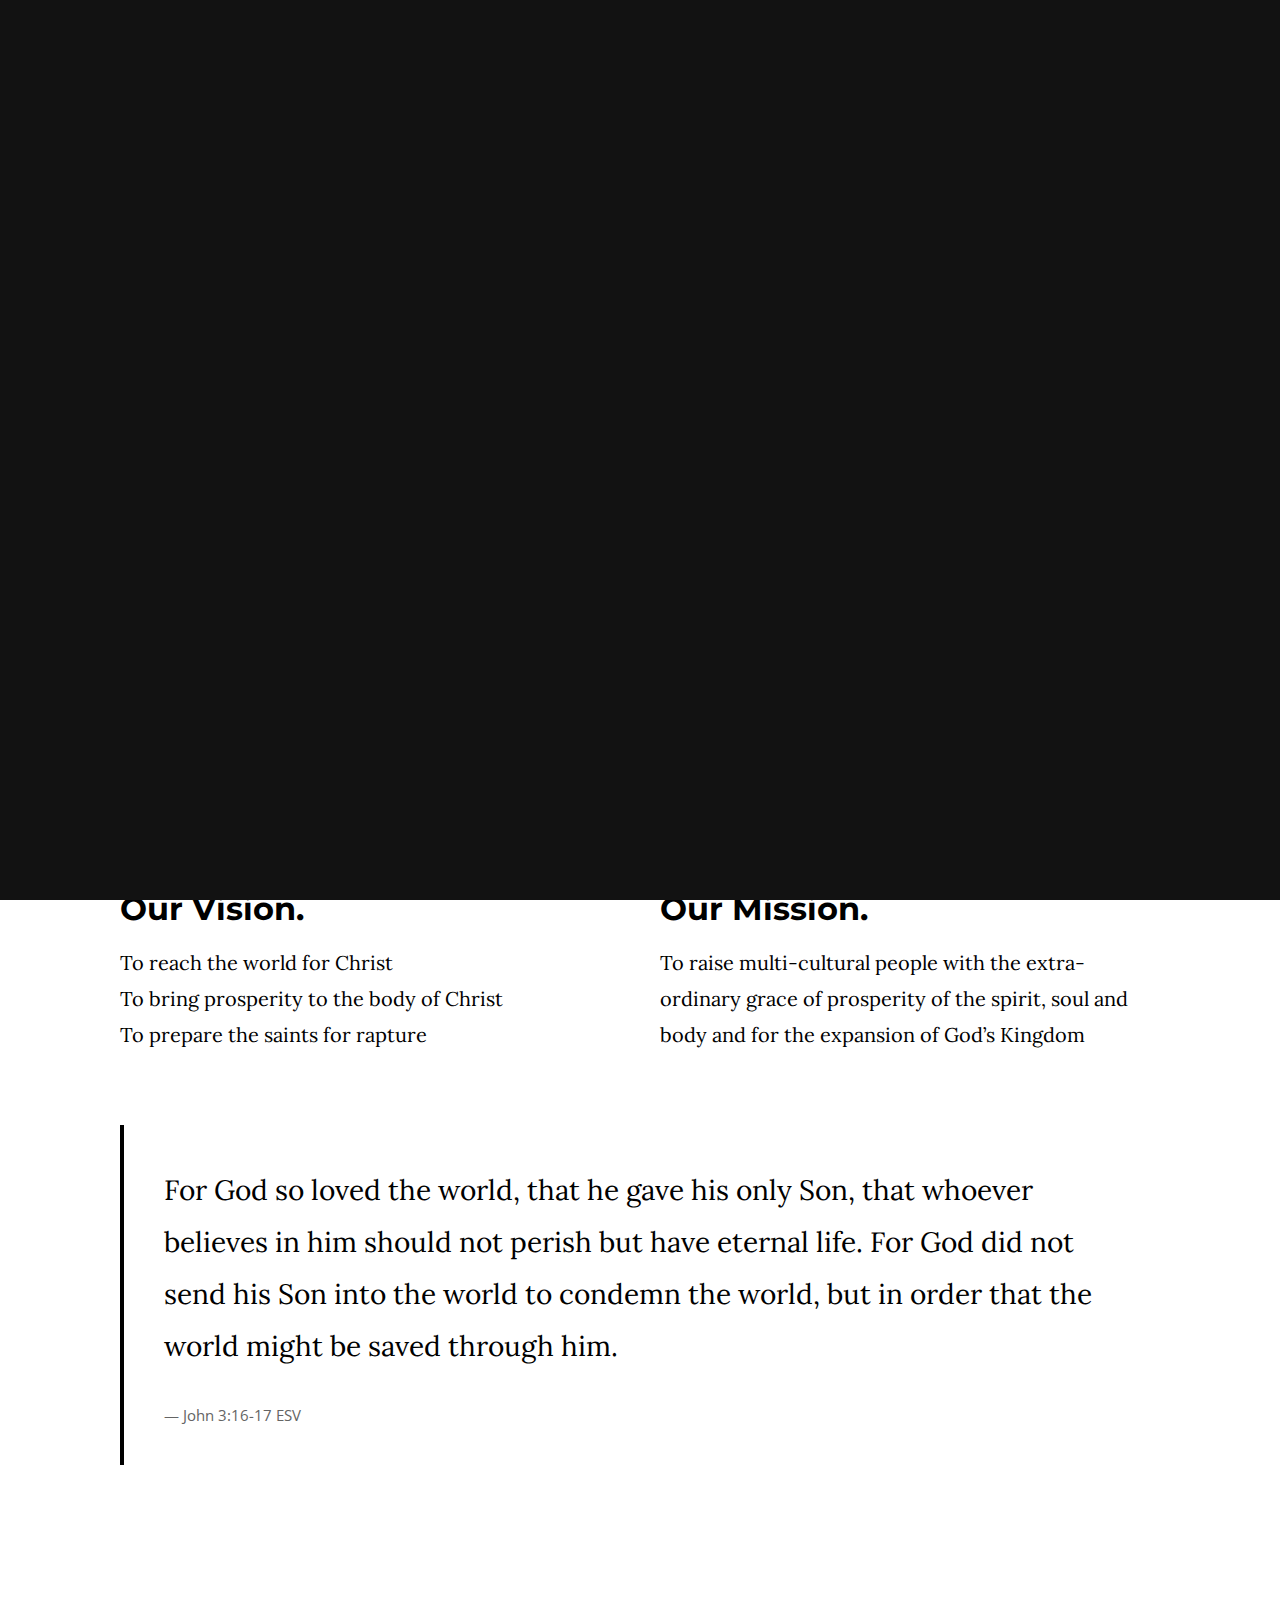
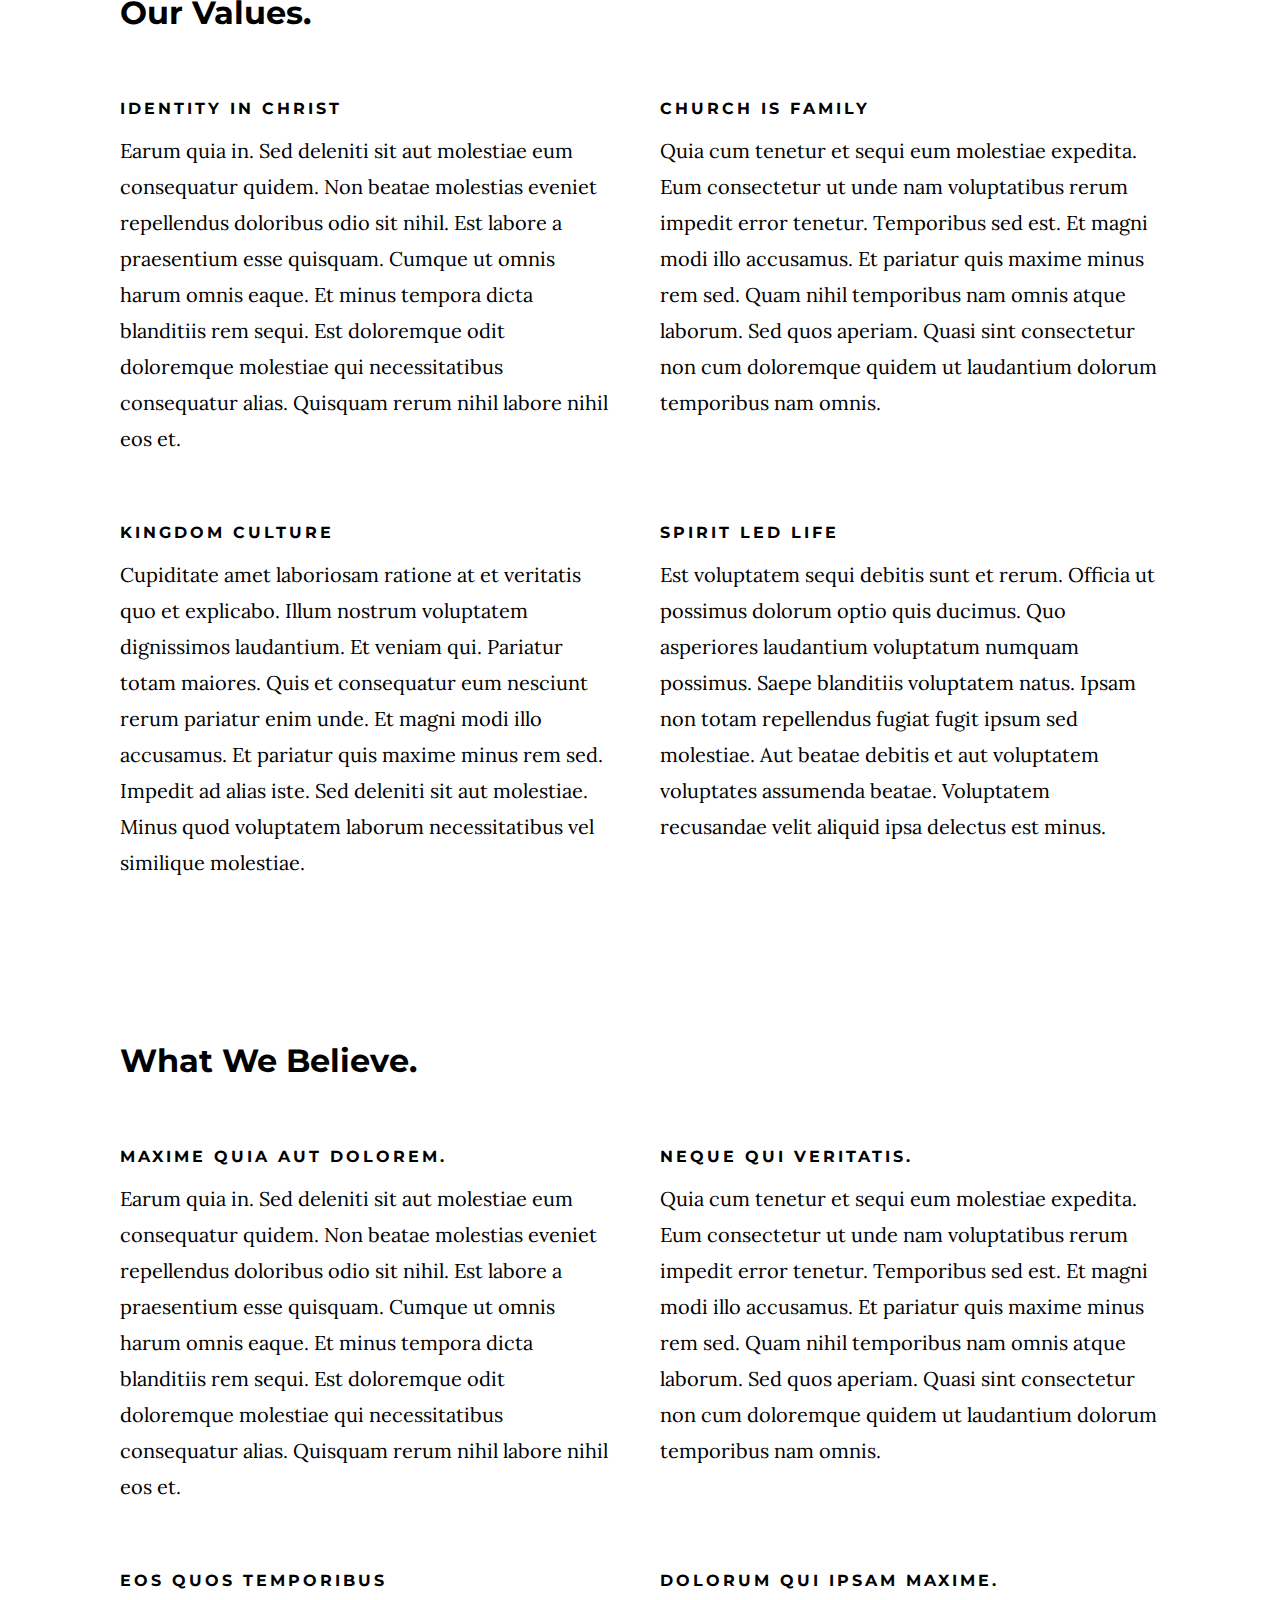
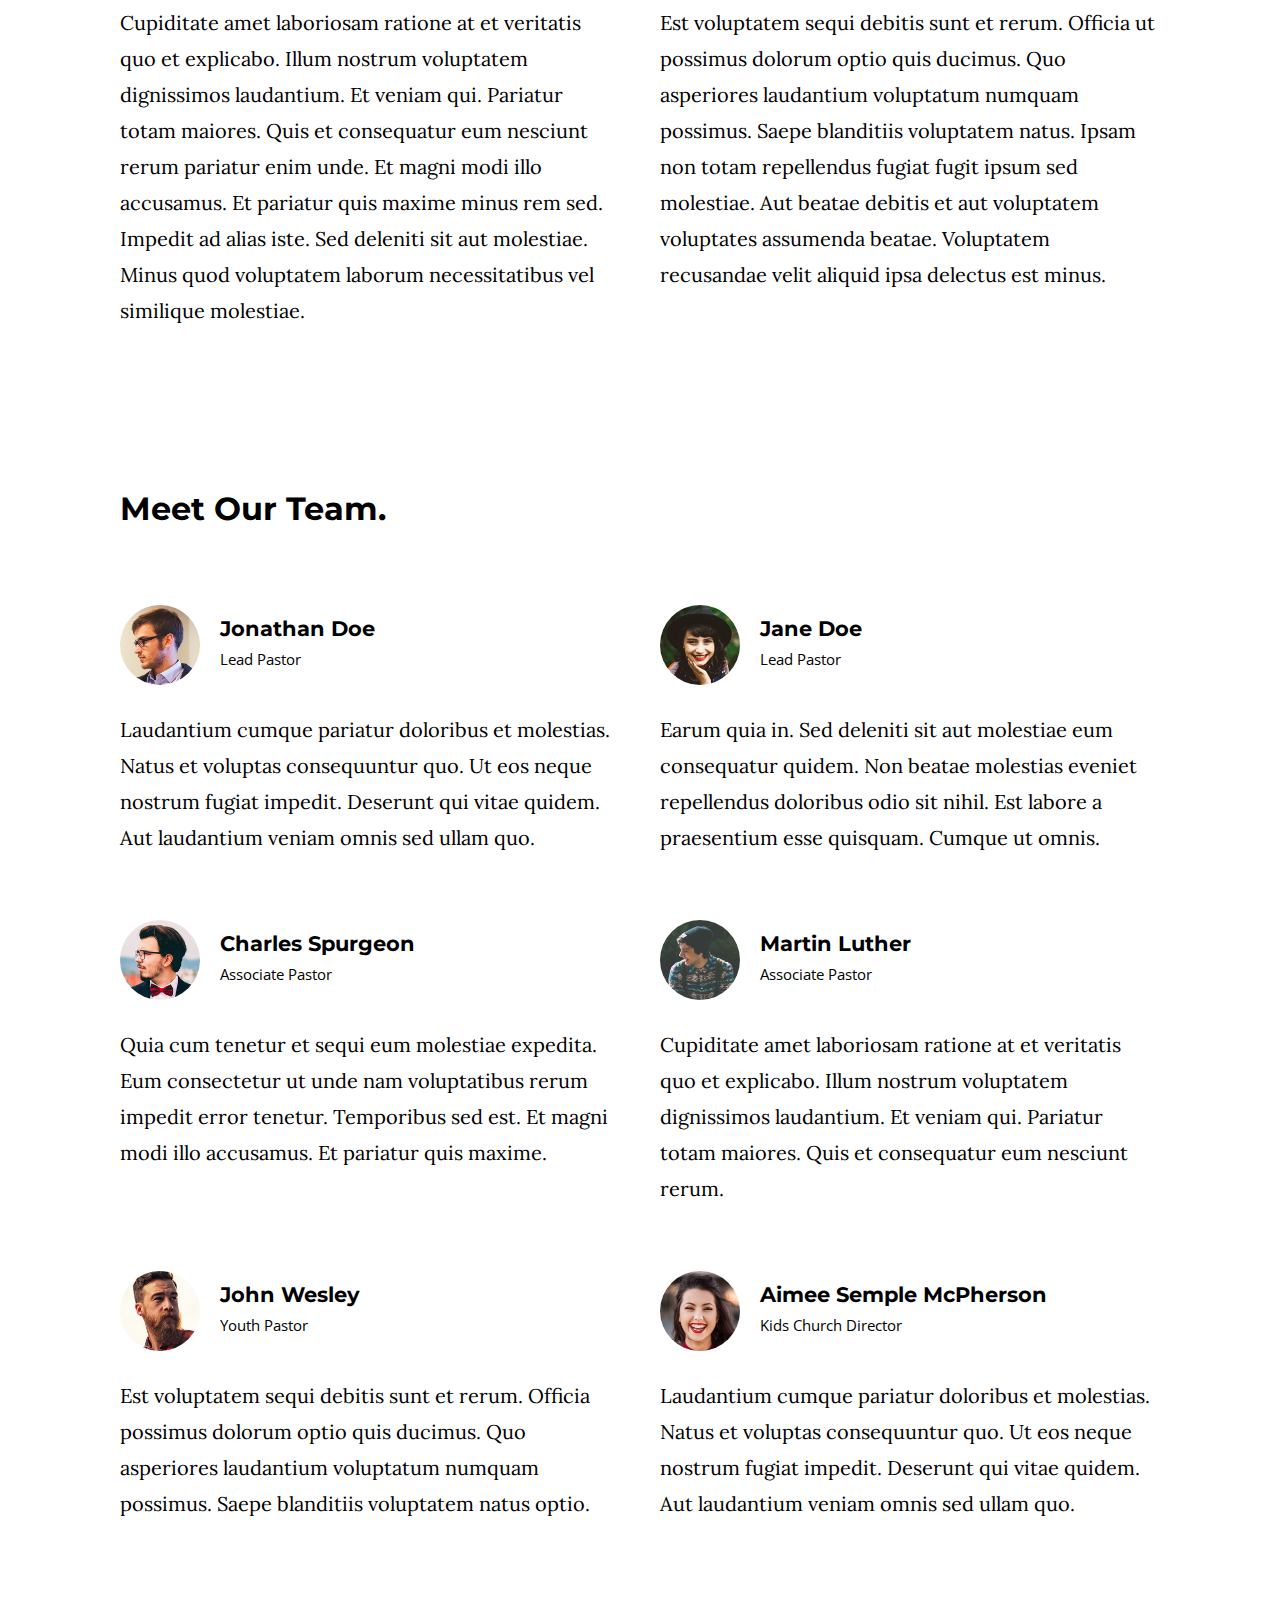
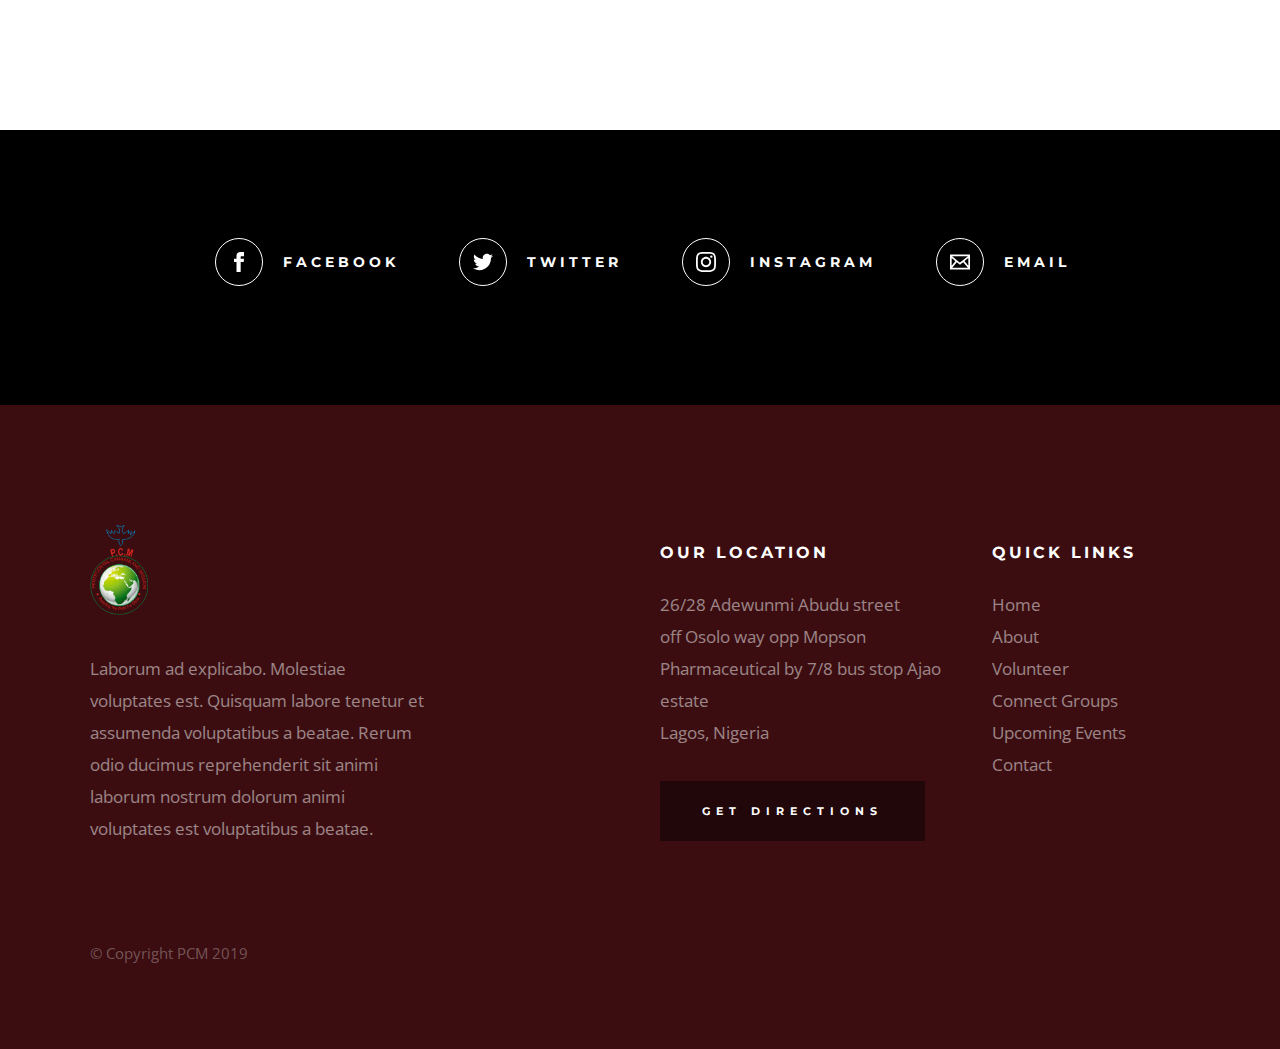
==== commit a127b286: ". . ." ====
--- a/about.html
+++ b/about.html
@@ -53,7 +53,7 @@
         <ul class="header-nav">
           <li><a href="index.html" title="Home">Home</a></li>
           <li class="current"><a href="about.html" title="About">About</a></li>
-          <li><a href="events.html" title="Services">Events</a></li>
+          <li><a href="events.html" title="Services">Special services</a></li>
           <li><a href="contact.html" title="Contact us">Contact</a></li>
         </ul>
       </nav>
@@ -410,7 +410,7 @@
         <div class="column large-4 medium-5 tab-full">
           <div class="footer-logo">
             <a class="site-footer-logo" href="index.html">
-              <img src="images/logo.svg" alt="Homepage" />
+              <img src="images/logo.png" alt="Homepage" />
             </a>
           </div>
           <!-- footer-logo -->
--- a/css/main.css
+++ b/css/main.css
@@ -3183,8 +3183,8 @@
 }
 
 .footer-logo img {
-  width: 138px;
-  height: 36px;
+  width: auto;
+  height: 9rem;
 }
 
 /* -------------------------------------------------------------------
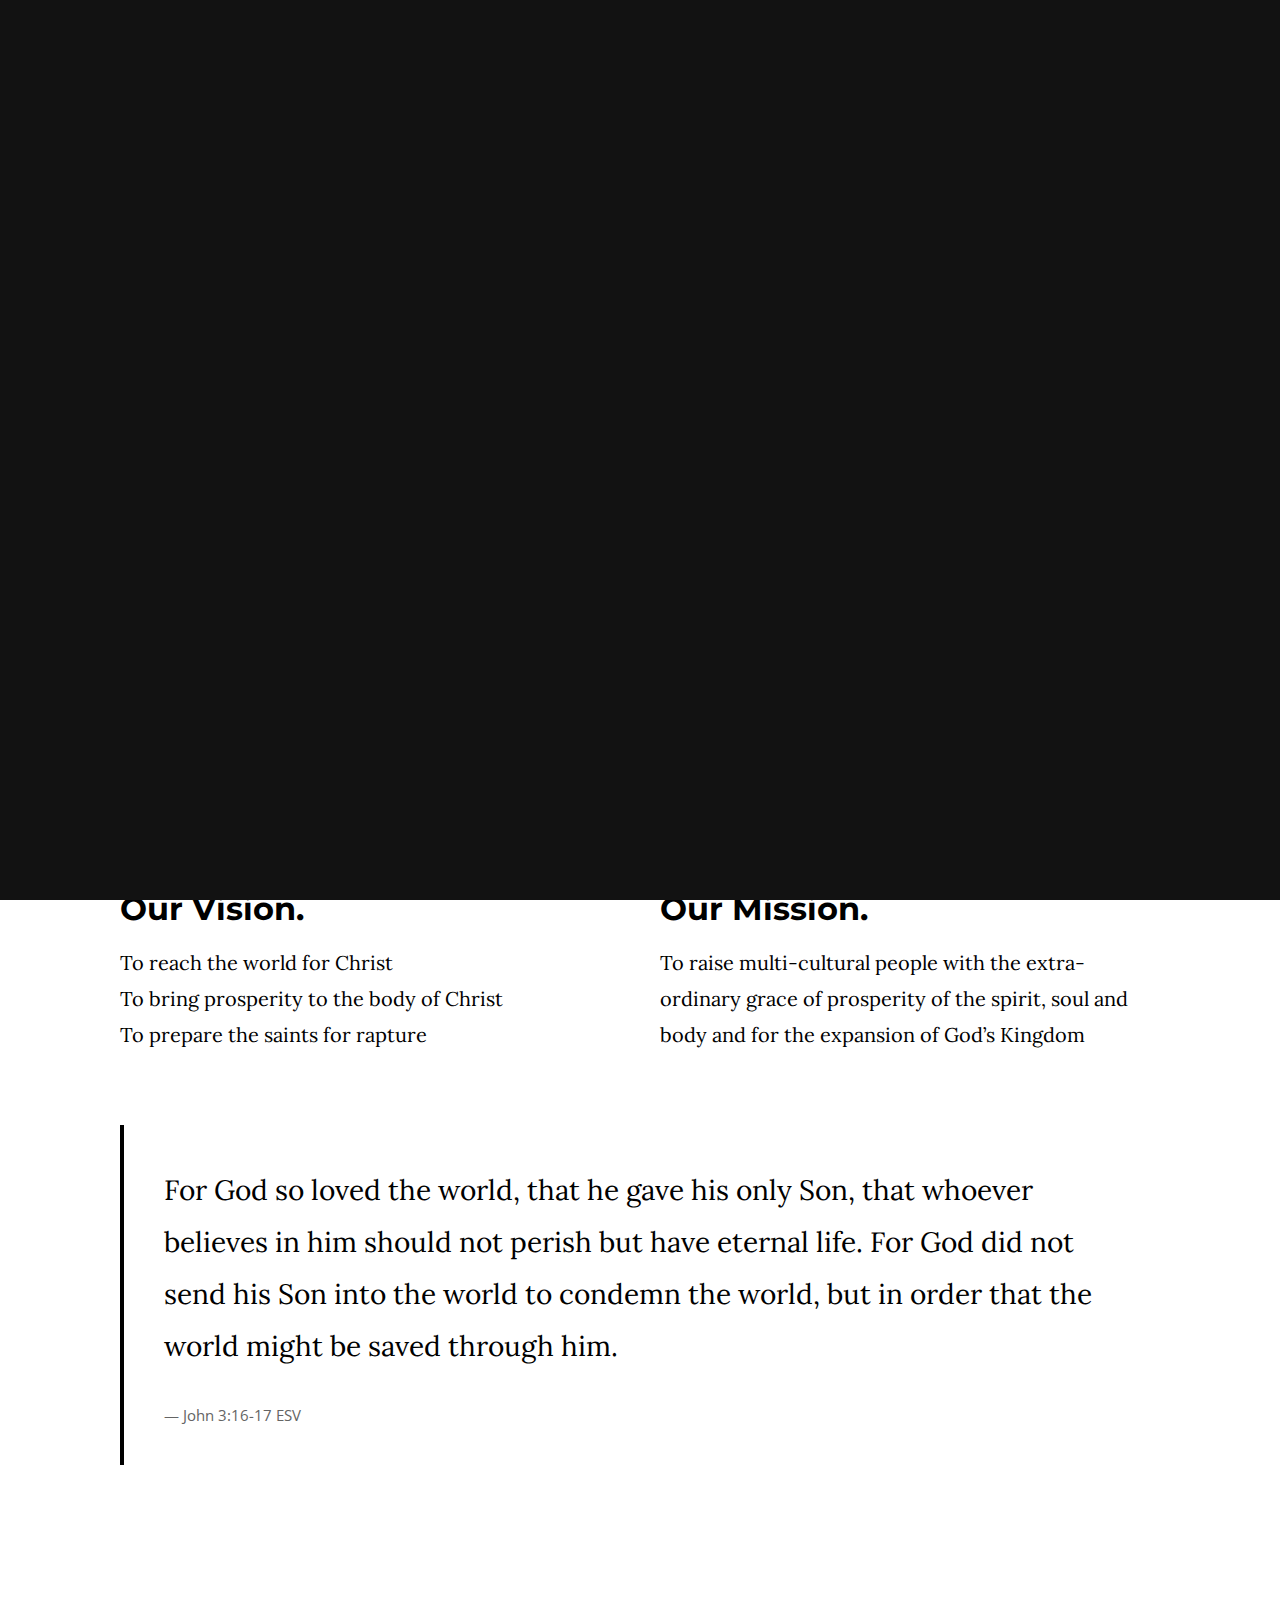
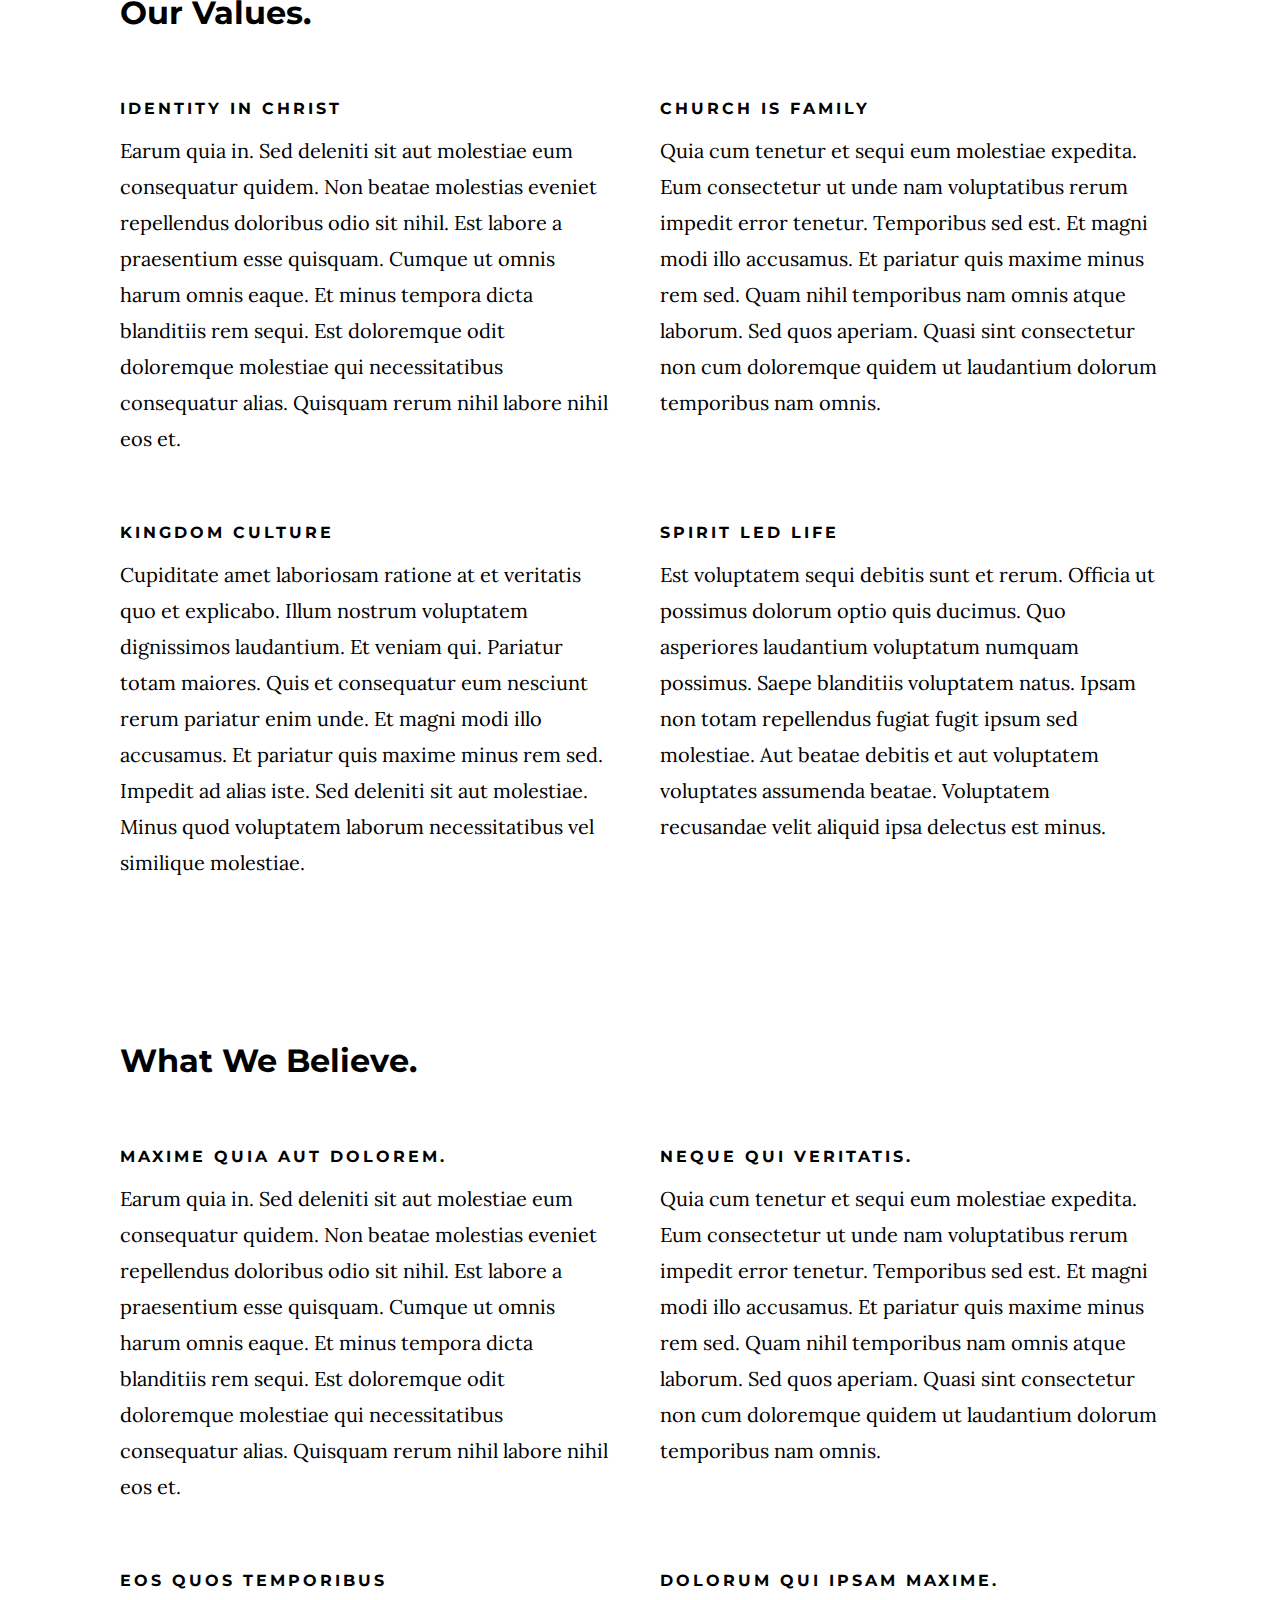
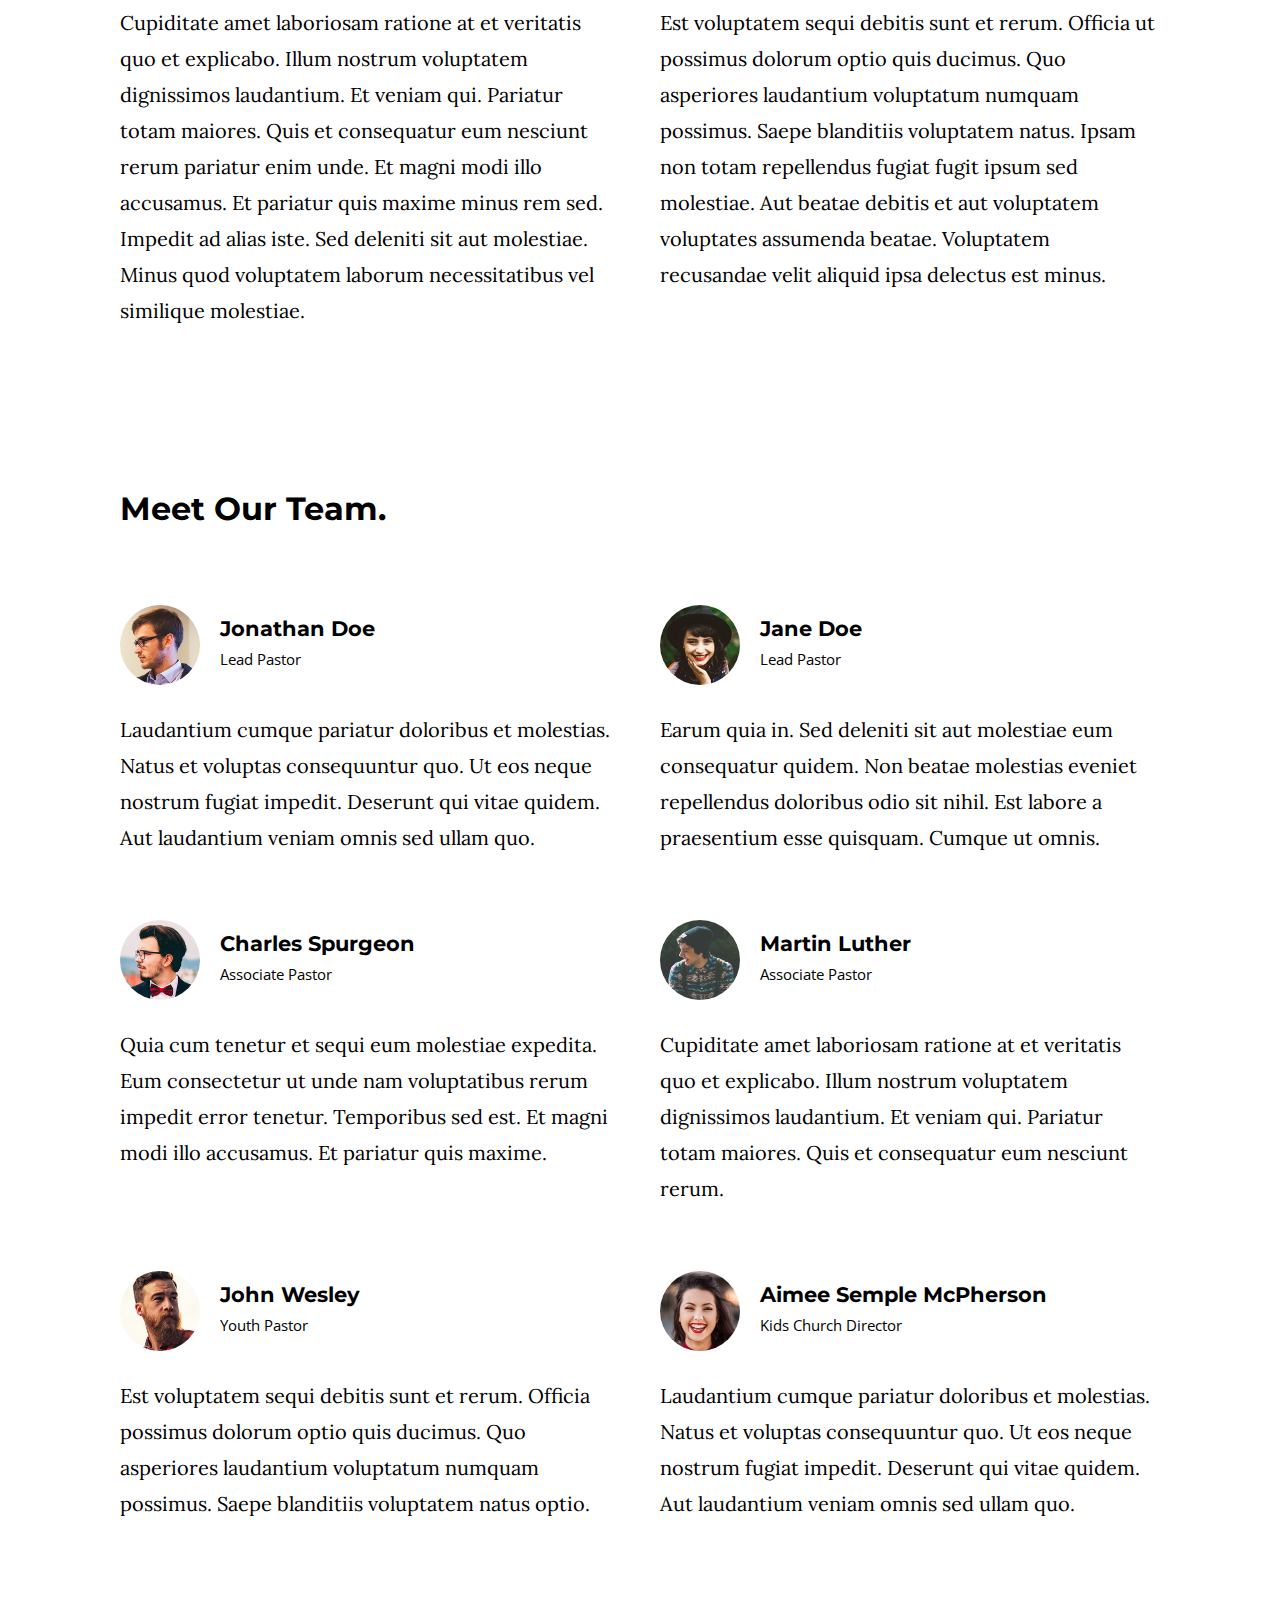
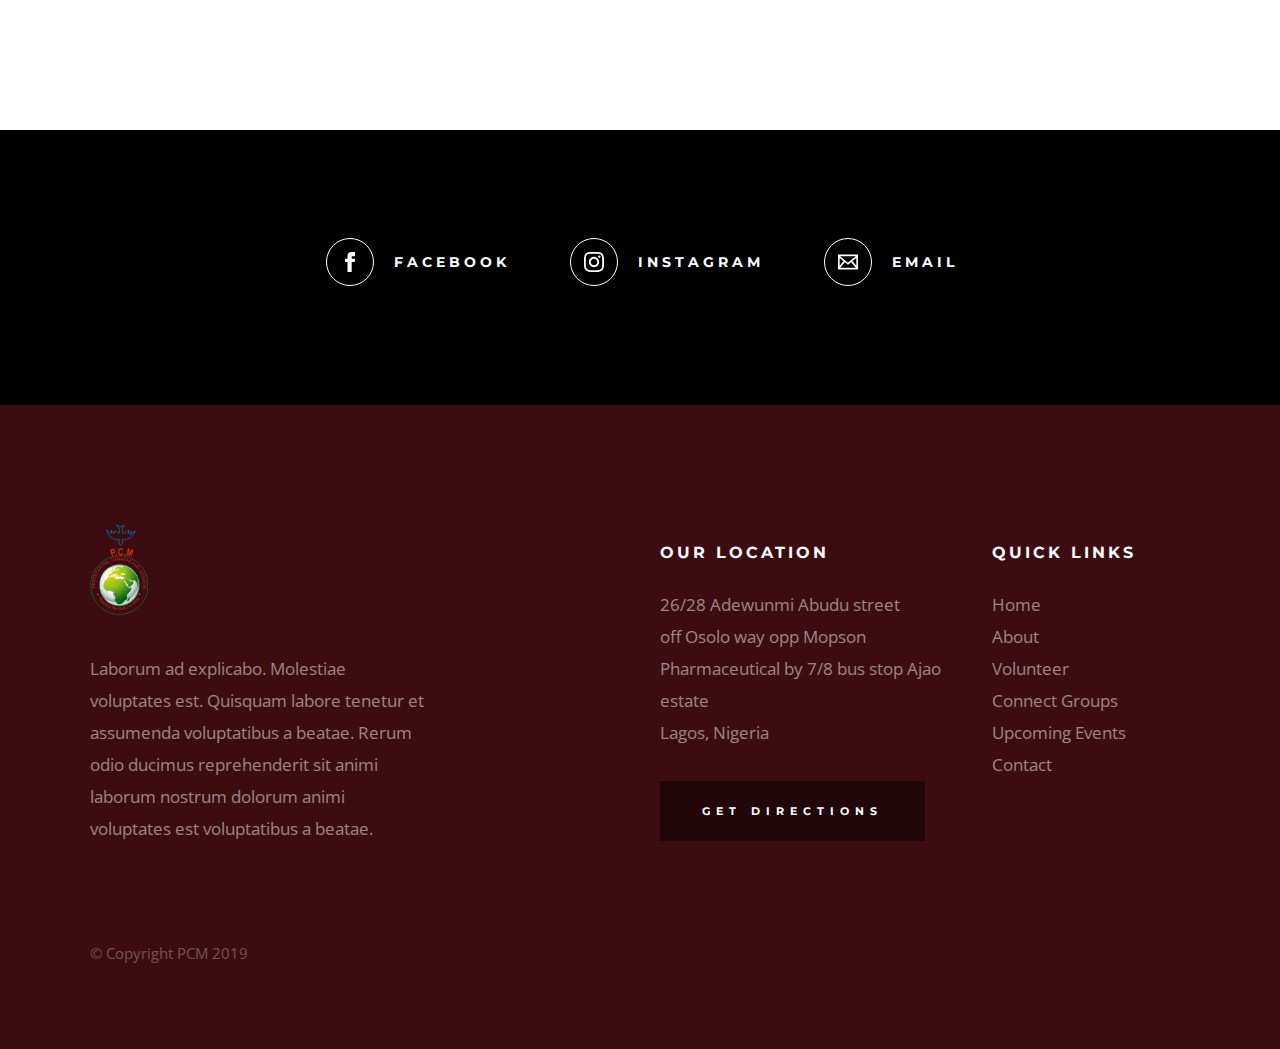
==== commit 329603c2: "..." ====
--- a/about.html
+++ b/about.html
@@ -367,7 +367,7 @@
         <div class="column">
           <ul class="social-list">
             <li class="social-list__item">
-              <a href="#0" title="">
+              <a href="https://www.facebook.com/Pcanaanland/" target="_blank" title="">
                 <span
                   class="social-list__icon social-list__icon--facebook"
                 ></span>
@@ -375,15 +375,7 @@
               </a>
             </li>
             <li class="social-list__item">
-              <a href="#0" title="">
-                <span
-                  class="social-list__icon social-list__icon--twitter"
-                ></span>
-                <span class="social-list__text">Twitter</span>
-              </a>
-            </li>
-            <li class="social-list__item">
-              <a href="#0" title="">
+              <a href="https://www.instagram.com/pcm_ministry/" target="_blank" title="">
                 <span
                   class="social-list__icon social-list__icon--instagram"
                 ></span>
@@ -391,7 +383,7 @@
               </a>
             </li>
             <li class="social-list__item">
-              <a href="#0" title="">
+              <a href="mailto:pcanaanland@yahoo.com" target="_blank" title="">
                 <span class="social-list__icon social-list__icon--email"></span>
                 <span class="social-list__text">Email</span>
               </a>
--- a/css/main.css
+++ b/css/main.css
@@ -3325,10 +3325,7 @@
     margin-right: 0;
   }
 
-  .footer-logo img {
-    width: 116px;
-    height: 30px;
-  }
+
 
 }
 
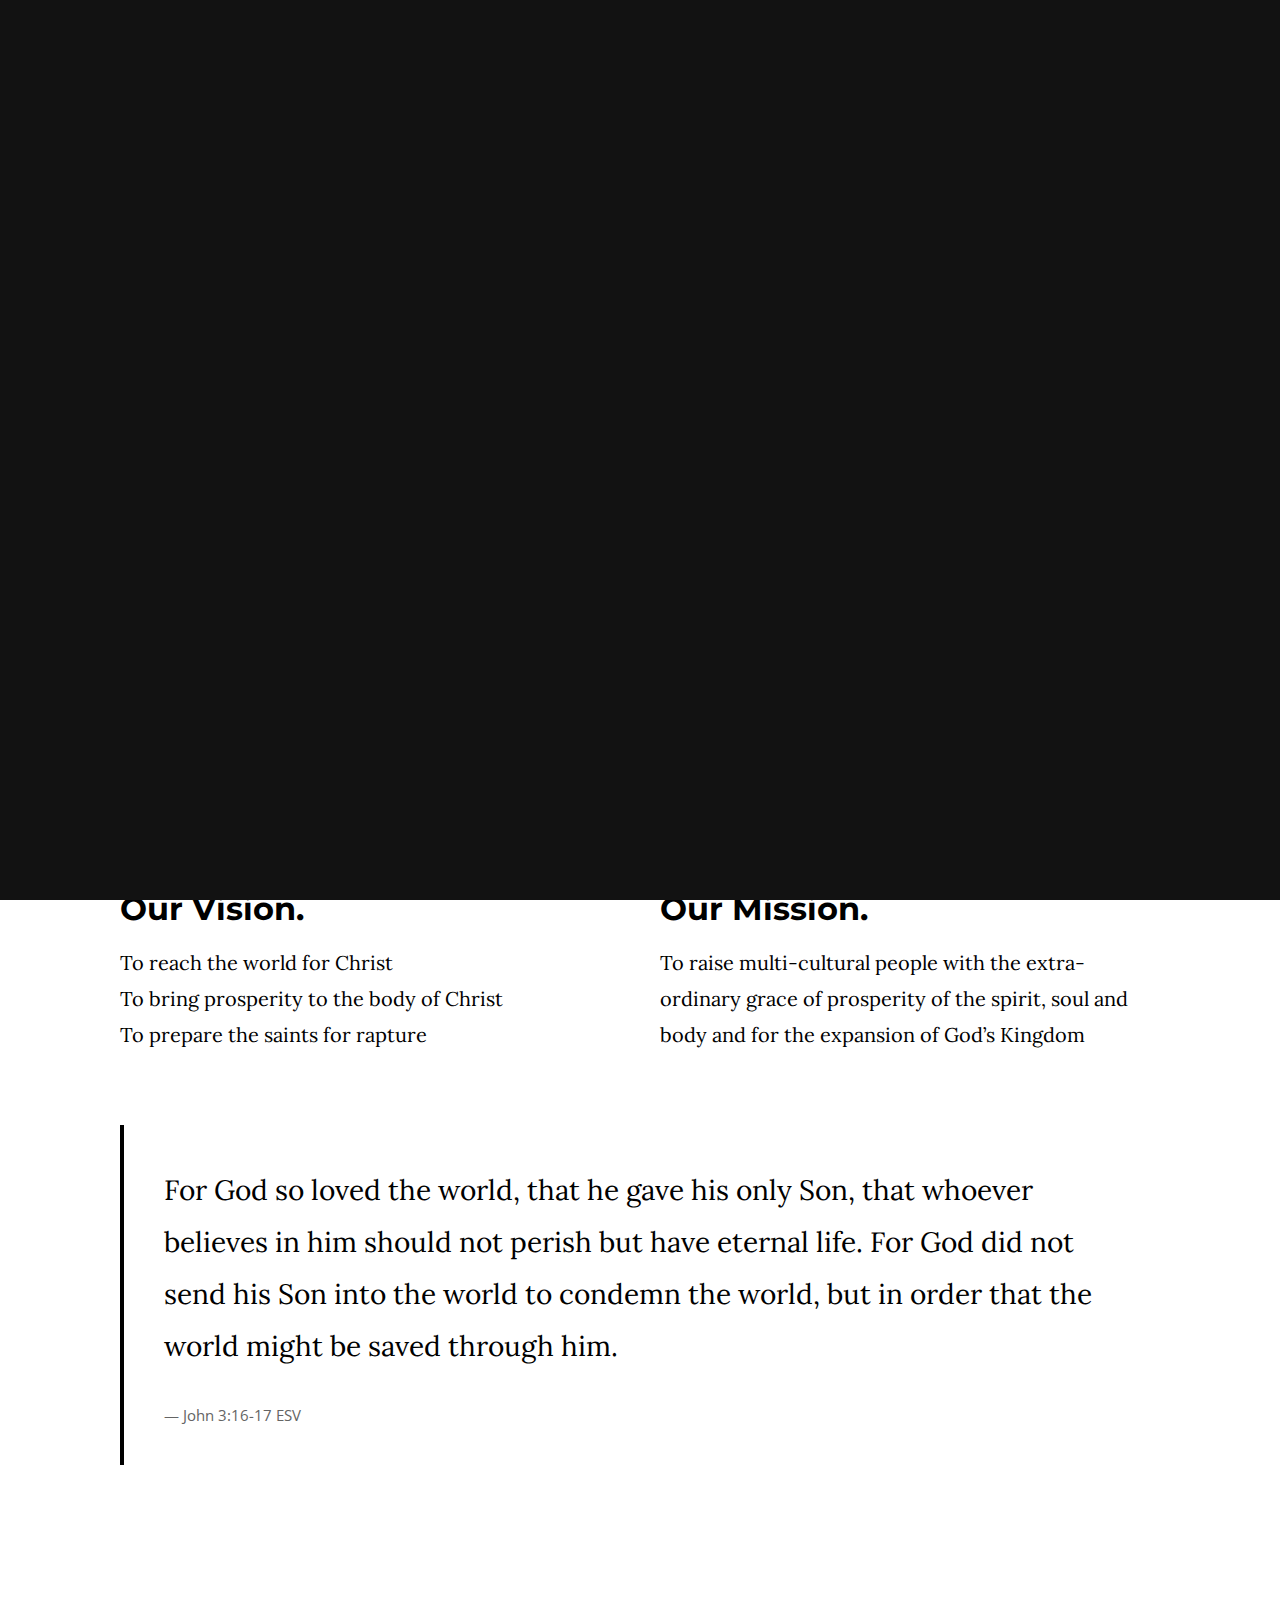
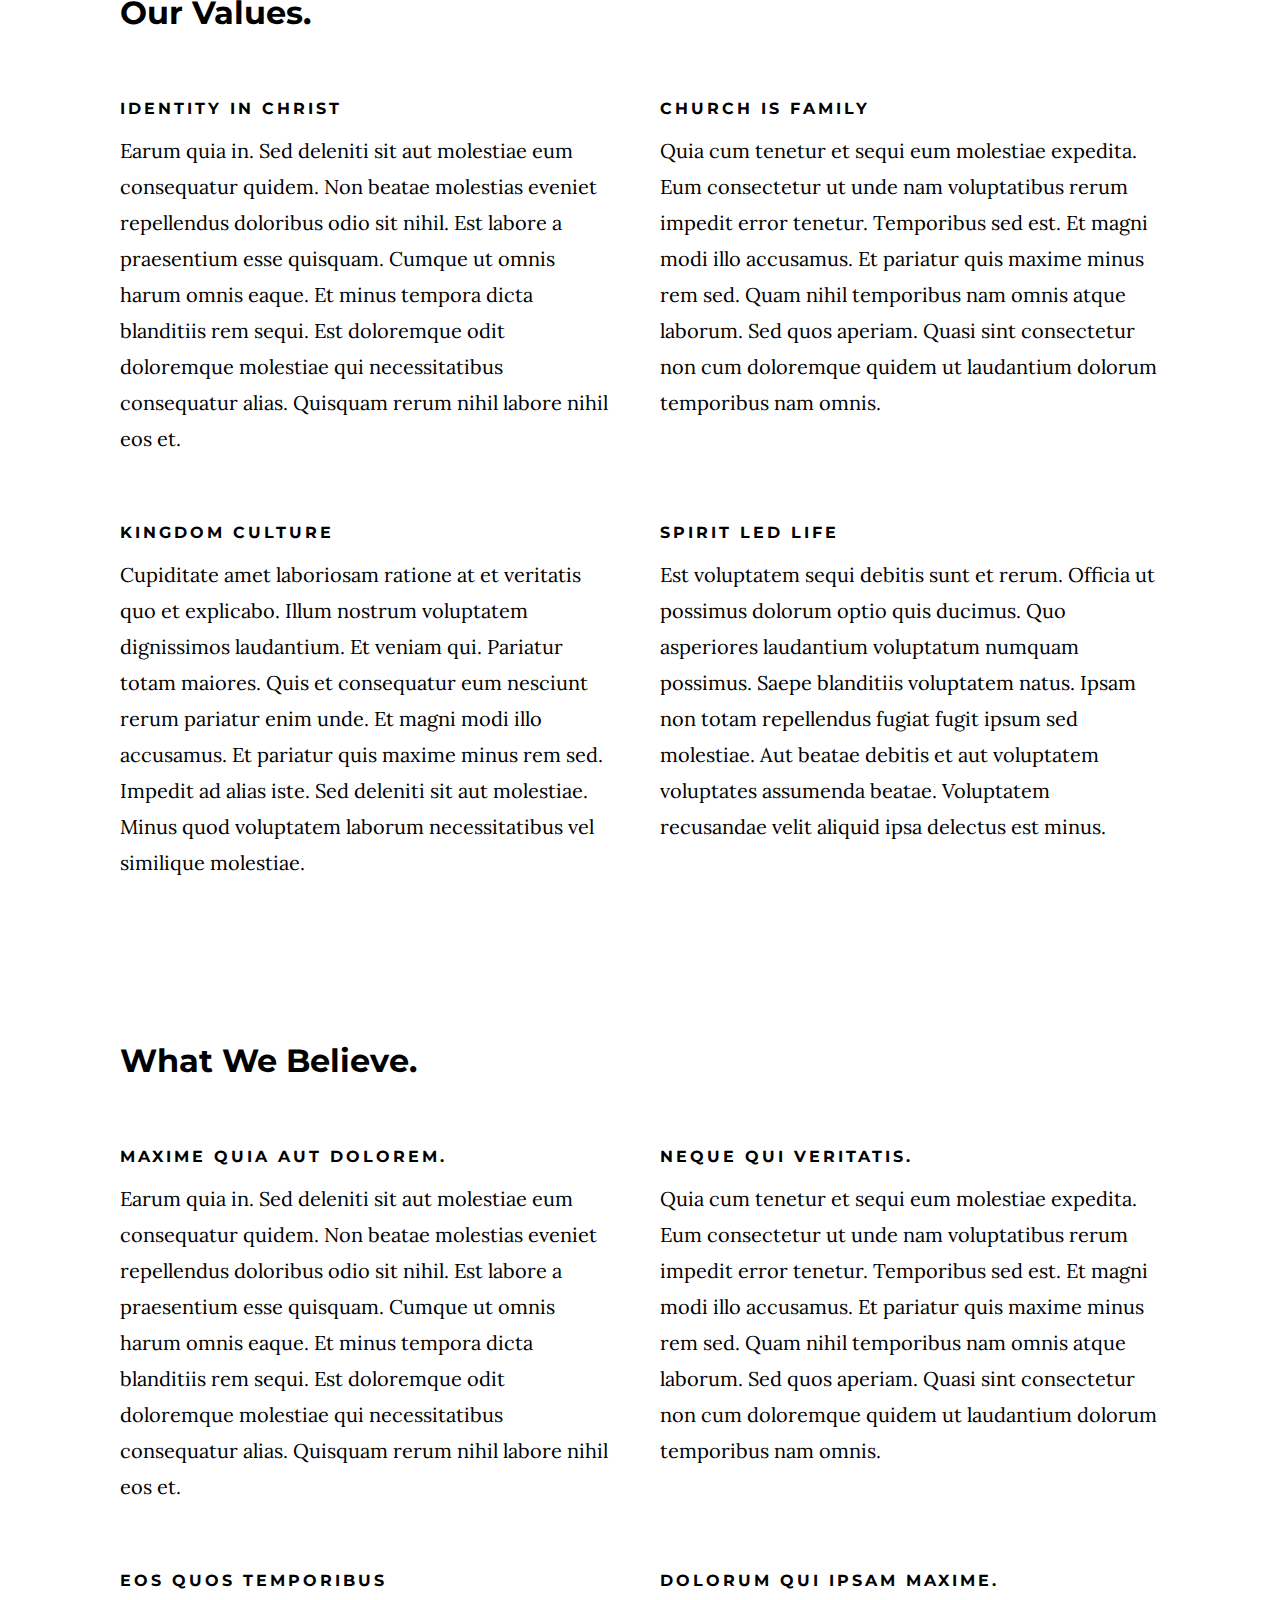
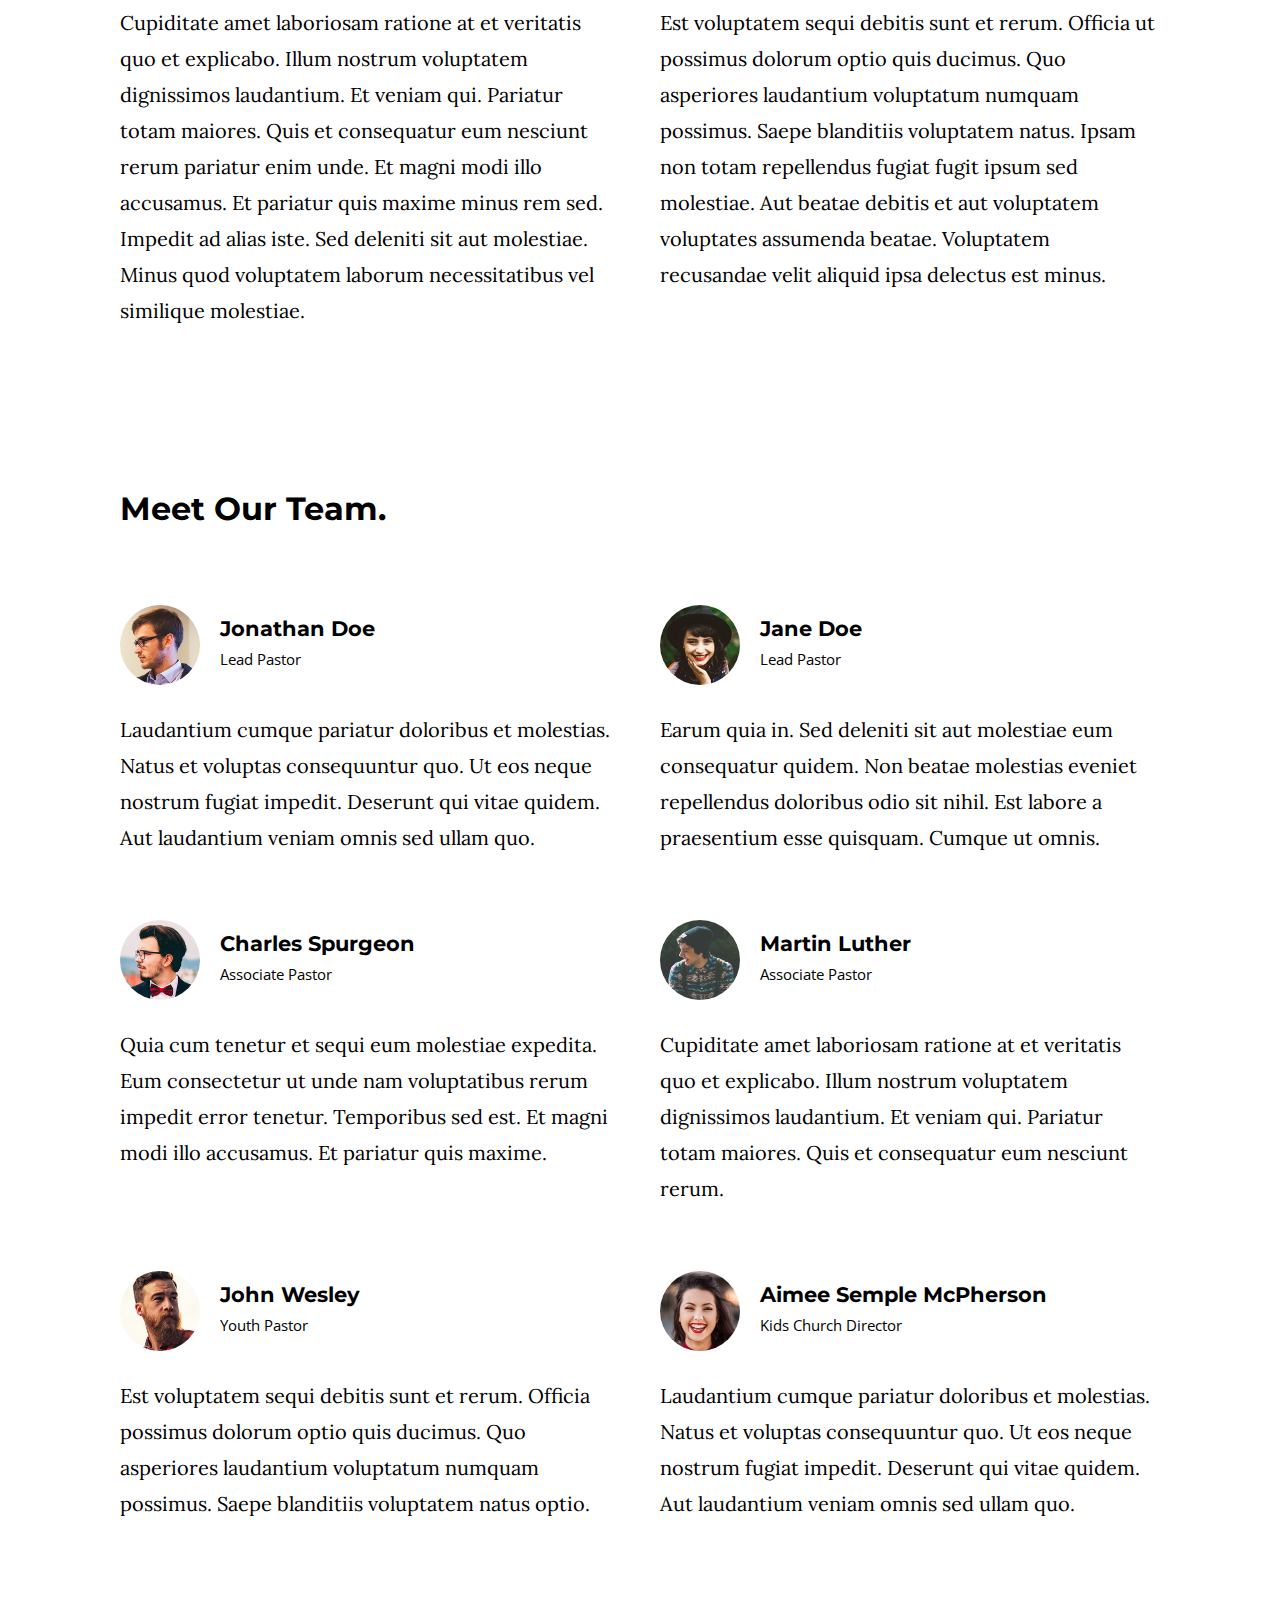
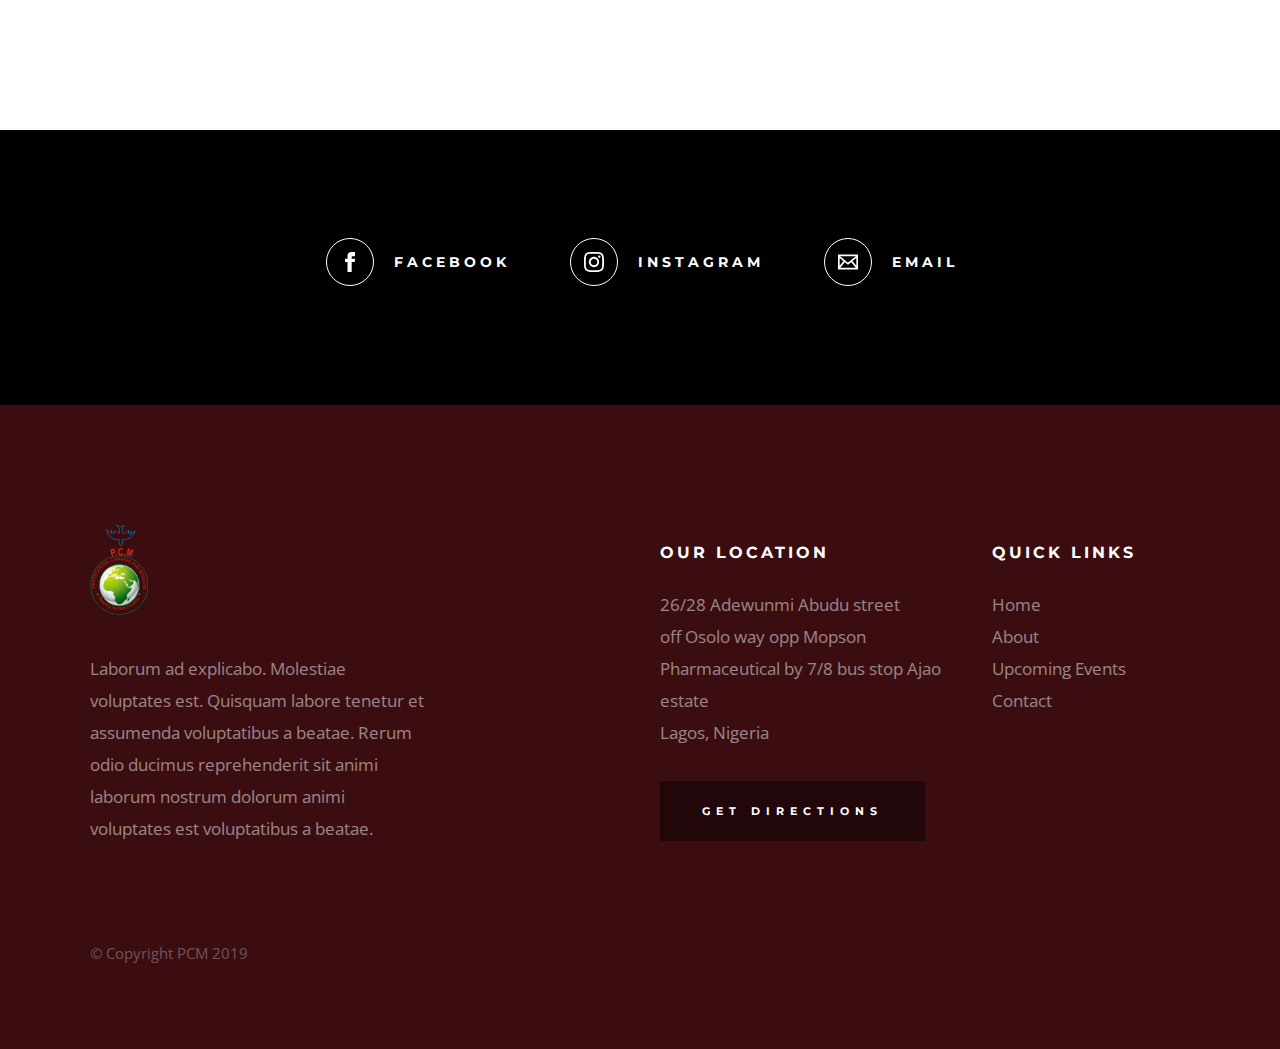
==== commit 5e1a1979: "..." ====
--- a/about.html
+++ b/about.html
@@ -437,8 +437,6 @@
               <ul class="footer-list">
                 <li><a href="index.html">Home</a></li>
                 <li><a href="about.html">About</a></li>
-                <li><a href="volunteer.html">Volunteer</a></li>
-                <li><a href="connect-group.html">Connect Groups</a></li>
                 <li><a href="events.html">Upcoming Events</a></li>
                 <li><a href="contact.html">Contact</a></li>
               </ul>
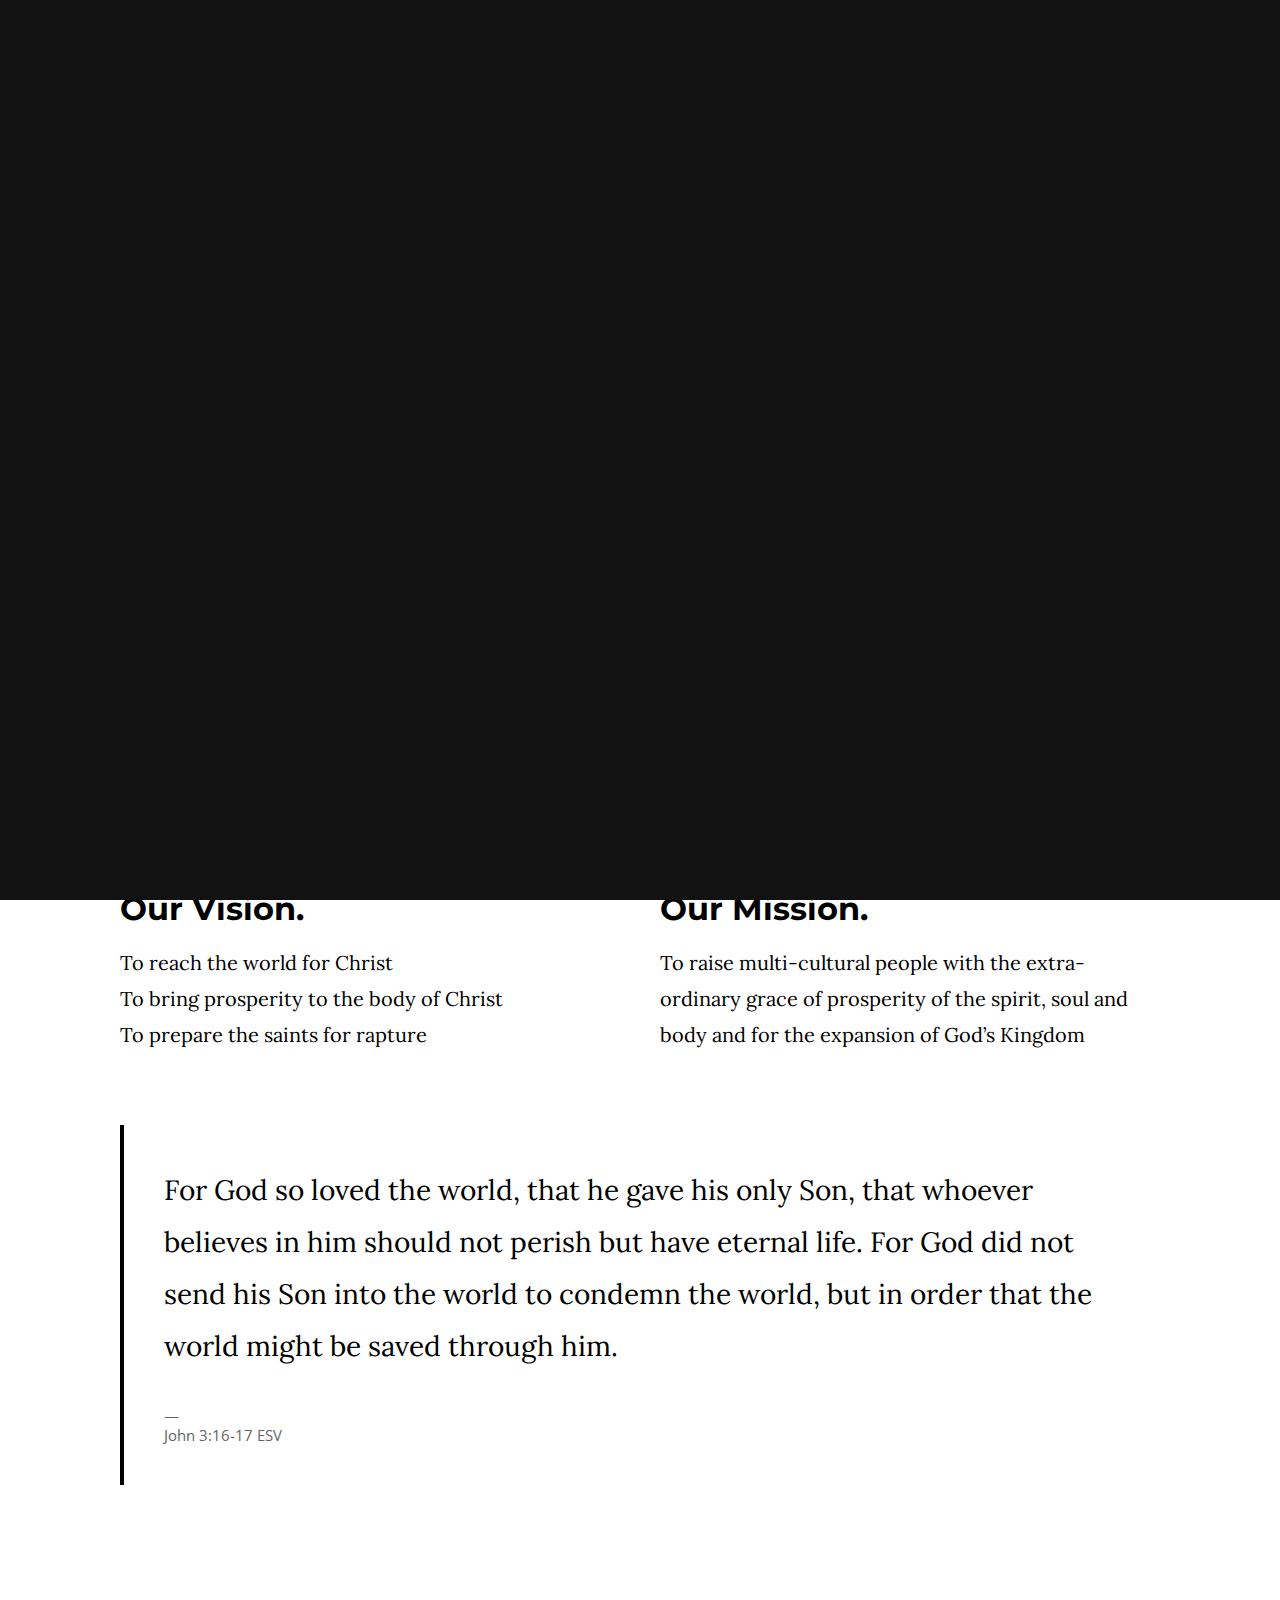
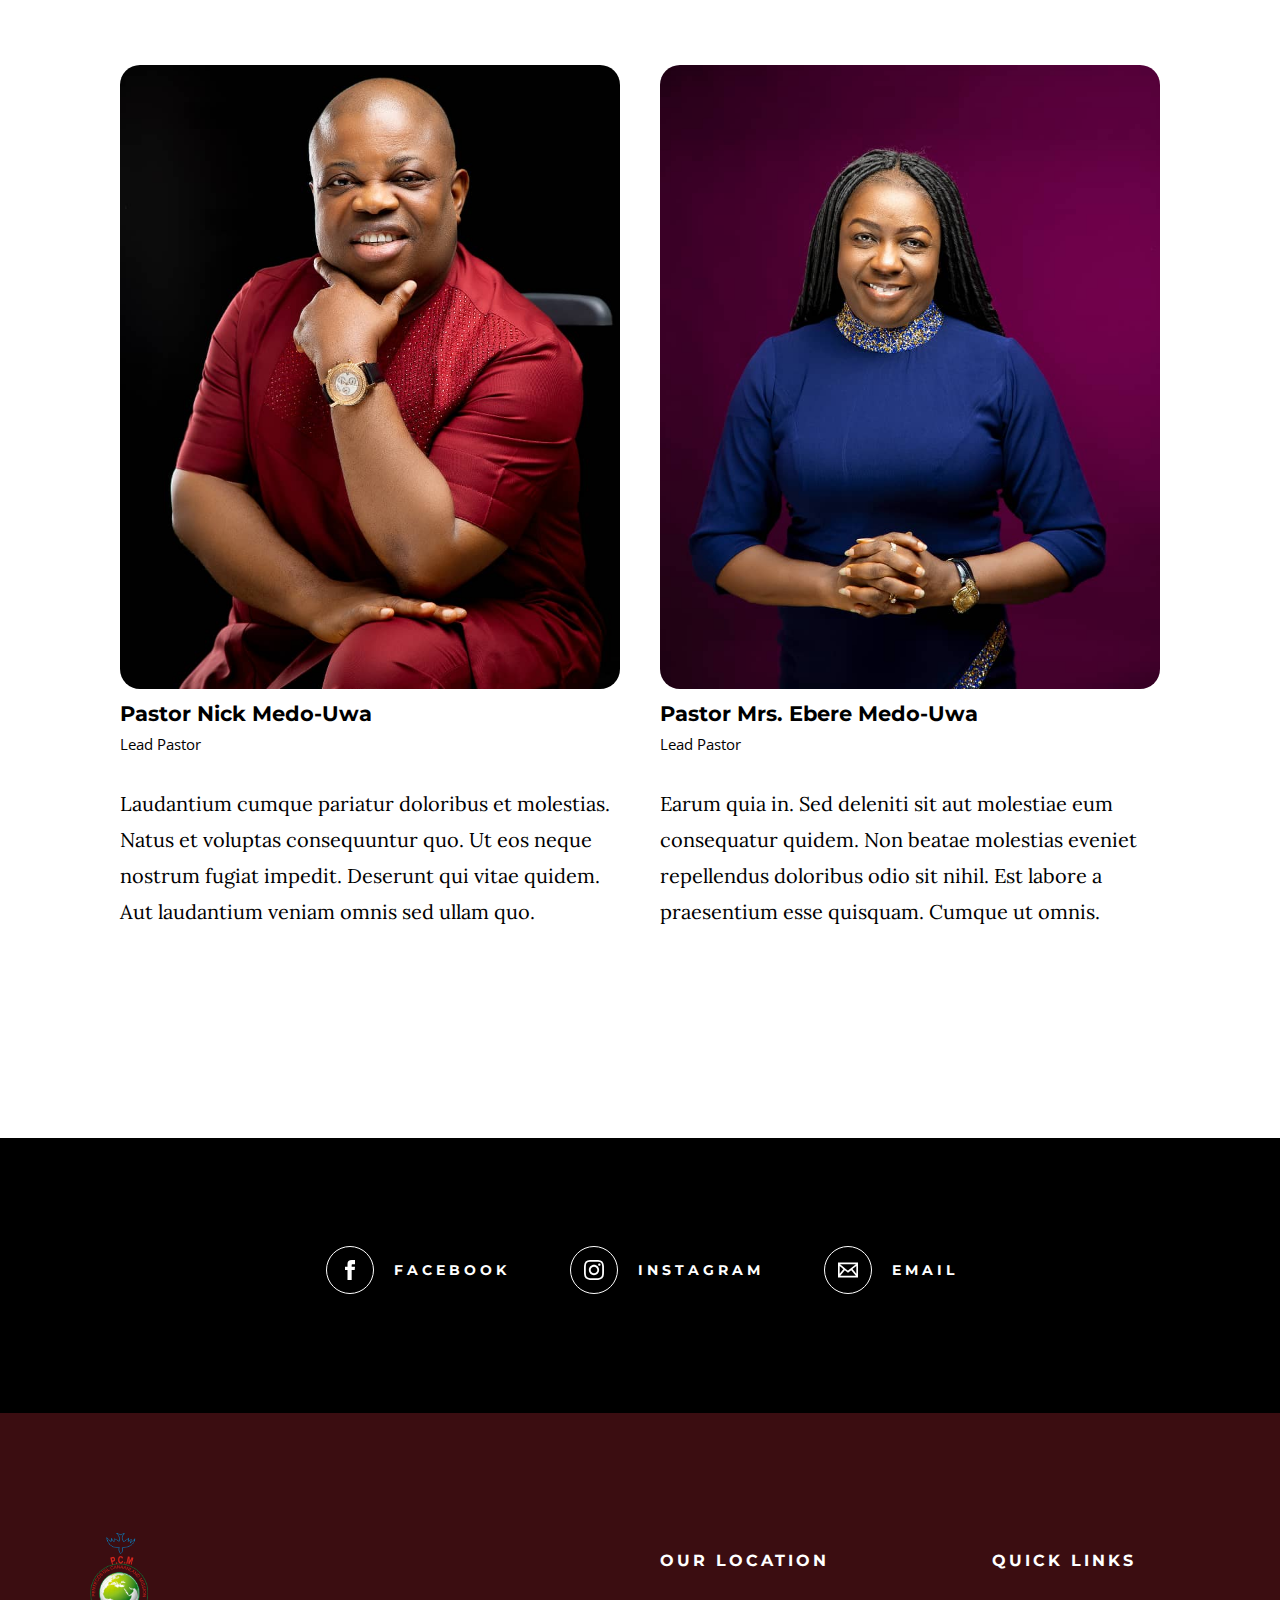
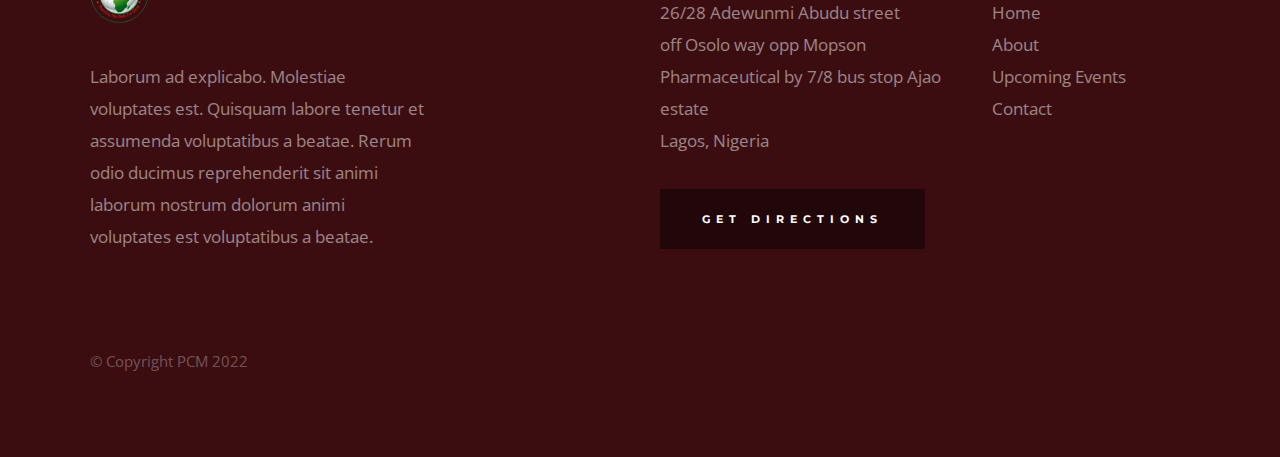
==== commit 6708cf6d: ". . ." ====
--- a/about.html
+++ b/about.html
@@ -106,7 +106,7 @@
             </div>
           </div>
 
-          <blockquote cite="http://where-i-got-my-info-from.com">
+          <blockquote>
             <p>
               For God so loved the world, that he gave his only Son, that
               whoever believes in him should not perish but have eternal life.
@@ -114,138 +114,24 @@
               but in order that the world might be saved through him.
             </p>
             <cite>
-              <a href="#0">John 3:16-17 ESV</a>
+              <div>John 3:16-17 ESV</div>
             </cite>
           </blockquote>
 
           <br />
 
-          <h2>Our Values.</h2>
-          <div class="row block-large-1-2 block-1000-full block-list">
-            <div class="column block-list__item">
-              <h6>Identity in Christ</h6>
-
-              <p>
-                Earum quia in. Sed deleniti sit aut molestiae eum consequatur
-                quidem. Non beatae molestias eveniet repellendus doloribus odio
-                sit nihil. Est labore a praesentium esse quisquam. Cumque ut
-                omnis harum omnis eaque. Et minus tempora dicta blanditiis rem
-                sequi. Est doloremque odit doloremque molestiae qui
-                necessitatibus consequatur alias. Quisquam rerum nihil labore
-                nihil eos et.
-              </p>
-            </div>
-
-            <div class="column block-list__item">
-              <h6>Church Is Family</h6>
-
-              <p>
-                Quia cum tenetur et sequi eum molestiae expedita. Eum
-                consectetur ut unde nam voluptatibus rerum impedit error
-                tenetur. Temporibus sed est. Et magni modi illo accusamus. Et
-                pariatur quis maxime minus rem sed. Quam nihil temporibus nam
-                omnis atque laborum. Sed quos aperiam. Quasi sint consectetur
-                non cum doloremque quidem ut laudantium dolorum temporibus nam
-                omnis.
-              </p>
-            </div>
-
-            <div class="column block-list__item">
-              <h6>Kingdom Culture</h6>
-
-              <p>
-                Cupiditate amet laboriosam ratione at et veritatis quo et
-                explicabo. Illum nostrum voluptatem dignissimos laudantium. Et
-                veniam qui. Pariatur totam maiores. Quis et consequatur eum
-                nesciunt rerum pariatur enim unde. Et magni modi illo accusamus.
-                Et pariatur quis maxime minus rem sed. Impedit ad alias iste.
-                Sed deleniti sit aut molestiae. Minus quod voluptatem laborum
-                necessitatibus vel similique molestiae.
-              </p>
-            </div>
-
-            <div class="column block-list__item">
-              <h6>Spirit Led Life</h6>
-
-              <p>
-                Est voluptatem sequi debitis sunt et rerum. Officia ut possimus
-                dolorum optio quis ducimus. Quo asperiores laudantium voluptatum
-                numquam possimus. Saepe blanditiis voluptatem natus. Ipsam non
-                totam repellendus fugiat fugit ipsum sed molestiae. Aut beatae
-                debitis et aut voluptatem voluptates assumenda beatae.
-                Voluptatem recusandae velit aliquid ipsa delectus est minus.
-              </p>
-            </div>
-          </div>
-          <!-- end block-list -->
+
 
           <br />
-
-          <h2>What We Believe.</h2>
-
-          <div class="row block-large-1-2 block-1000-full block-list">
-            <div class="column block-list__item">
-              <h6>Maxime Quia Aut Dolorem.</h6>
-              <p>
-                Earum quia in. Sed deleniti sit aut molestiae eum consequatur
-                quidem. Non beatae molestias eveniet repellendus doloribus odio
-                sit nihil. Est labore a praesentium esse quisquam. Cumque ut
-                omnis harum omnis eaque. Et minus tempora dicta blanditiis rem
-                sequi. Est doloremque odit doloremque molestiae qui
-                necessitatibus consequatur alias. Quisquam rerum nihil labore
-                nihil eos et.
-              </p>
-            </div>
-            <div class="column block-list__item">
-              <h6>Neque Qui Veritatis.</h6>
-              <p>
-                Quia cum tenetur et sequi eum molestiae expedita. Eum
-                consectetur ut unde nam voluptatibus rerum impedit error
-                tenetur. Temporibus sed est. Et magni modi illo accusamus. Et
-                pariatur quis maxime minus rem sed. Quam nihil temporibus nam
-                omnis atque laborum. Sed quos aperiam. Quasi sint consectetur
-                non cum doloremque quidem ut laudantium dolorum temporibus nam
-                omnis.
-              </p>
-            </div>
-            <div class="column block-list__item">
-              <h6>Eos Quos Temporibus</h6>
-              <p>
-                Cupiditate amet laboriosam ratione at et veritatis quo et
-                explicabo. Illum nostrum voluptatem dignissimos laudantium. Et
-                veniam qui. Pariatur totam maiores. Quis et consequatur eum
-                nesciunt rerum pariatur enim unde. Et magni modi illo accusamus.
-                Et pariatur quis maxime minus rem sed. Impedit ad alias iste.
-                Sed deleniti sit aut molestiae. Minus quod voluptatem laborum
-                necessitatibus vel similique molestiae.
-              </p>
-            </div>
-            <div class="column block-list__item">
-              <h6>Dolorum Qui Ipsam Maxime.</h6>
-              <p>
-                Est voluptatem sequi debitis sunt et rerum. Officia ut possimus
-                dolorum optio quis ducimus. Quo asperiores laudantium voluptatum
-                numquam possimus. Saepe blanditiis voluptatem natus. Ipsam non
-                totam repellendus fugiat fugit ipsum sed molestiae. Aut beatae
-                debitis et aut voluptatem voluptates assumenda beatae.
-                Voluptatem recusandae velit aliquid ipsa delectus est minus.
-              </p>
-            </div>
-          </div>
-          <!-- end block-list -->
-
-          <br />
-
-          <h2>Meet Our Team.</h2>
 
           <div class="row block-large-1-2 block-tab-full church-staff">
             <div class="column church-staff__item">
               <div class="church-staff__header">
                 <div class="church-staff__picture">
-                  <img src="images/avatars/user-01.jpg" alt="" />
+                  <img src="images/hero-bg-3013.jpeg" alt="" />
                 </div>
                 <h4 class="church-staff__name">
-                  Jonathan Doe
+                  Pastor Nick Medo-Uwa
                   <span class="church-staff__position"> Lead Pastor </span>
                 </h4>
               </div>
@@ -261,10 +147,10 @@
             <div class="column church-staff__item">
               <div class="church-staff__header">
                 <div class="church-staff__picture">
-                  <img src="images/avatars/user-02.jpg" alt="" />
+                  <img src="images/hero-bg-3012.jpeg" alt="" />
                 </div>
                 <h4 class="church-staff__name">
-                  Jane Doe
+                  Pastor Mrs. Ebere Medo-Uwa
                   <span class="church-staff__position"> Lead Pastor </span>
                 </h4>
               </div>
@@ -277,82 +163,8 @@
               </p>
             </div>
 
-            <div class="column church-staff__item">
-              <div class="church-staff__header">
-                <div class="church-staff__picture">
-                  <img src="images/avatars/user-03.jpg" alt="" />
-                </div>
-                <h4 class="church-staff__name">
-                  Charles Spurgeon
-                  <span class="church-staff__position"> Associate Pastor </span>
-                </h4>
-              </div>
-
-              <p>
-                Quia cum tenetur et sequi eum molestiae expedita. Eum
-                consectetur ut unde nam voluptatibus rerum impedit error
-                tenetur. Temporibus sed est. Et magni modi illo accusamus. Et
-                pariatur quis maxime.
-              </p>
-            </div>
-
-            <div class="column church-staff__item">
-              <div class="church-staff__header">
-                <div class="church-staff__picture">
-                  <img src="images/avatars/user-04.jpg" alt="" />
-                </div>
-                <h4 class="church-staff__name">
-                  Martin Luther
-                  <span class="church-staff__position"> Associate Pastor </span>
-                </h4>
-              </div>
-
-              <p>
-                Cupiditate amet laboriosam ratione at et veritatis quo et
-                explicabo. Illum nostrum voluptatem dignissimos laudantium. Et
-                veniam qui. Pariatur totam maiores. Quis et consequatur eum
-                nesciunt rerum.
-              </p>
-            </div>
-
-            <div class="column church-staff__item">
-              <div class="church-staff__header">
-                <div class="church-staff__picture">
-                  <img src="images/avatars/user-05.jpg" alt="" />
-                </div>
-                <h4 class="church-staff__name">
-                  John Wesley
-                  <span class="church-staff__position"> Youth Pastor </span>
-                </h4>
-              </div>
-
-              <p>
-                Est voluptatem sequi debitis sunt et rerum. Officia possimus
-                dolorum optio quis ducimus. Quo asperiores laudantium voluptatum
-                numquam possimus. Saepe blanditiis voluptatem natus optio.
-              </p>
-            </div>
-
-            <div class="column church-staff__item">
-              <div class="church-staff__header">
-                <div class="church-staff__picture">
-                  <img src="images/avatars/user-06.jpg" alt="" />
-                </div>
-                <h4 class="church-staff__name">
-                  Aimee Semple McPherson
-                  <span class="church-staff__position">
-                    Kids Church Director
-                  </span>
-                </h4>
-              </div>
-
-              <p>
-                Laudantium cumque pariatur doloribus et molestias. Natus et
-                voluptas consequuntur quo. Ut eos neque nostrum fugiat impedit.
-                Deserunt qui vitae quidem. Aut laudantium veniam omnis sed ullam
-                quo.
-              </p>
-            </div>
+            
+
           </div>
           <!-- end church staff -->
         </div>
@@ -448,7 +260,7 @@
 
       <div class="row footer-bottom">
         <div class="column ss-copyright">
-          <span>© Copyright PCM 2019</span>
+          <span>© Copyright PCM 2022</span>
           
         </div>
       </div>
--- a/css/main.css
+++ b/css/main.css
@@ -3326,7 +3326,6 @@
   }
 
 
-
 }
 
 
@@ -3447,12 +3446,7 @@
   display: -ms-flexbox;
   display: -webkit-flex;
   display: flex;
-  -webkit-flex-flow: row nowrap;
-  -ms-flex-flow: row nowrap;
-  flex-flow: row nowrap;
-  -webkit-align-items: center;
-  -ms-flex-align: center;
-  align-items: center;
+  flex-direction: column;
 }
 
 .church-staff__name {
@@ -3472,14 +3466,13 @@
   -webkit-flex: 0 0 8rem;
   -ms-flex: 0 0 8rem;
   flex: 0 0 8rem;
-  max-width: 8rem;
-  margin-right: 2rem;
+  max-width: 100%;
 }
 
 .church-staff__picture img {
-  width: 8rem;
-  height: 8rem;
-  border-radius: 50%;
+  width: 100%;
+  height: auto;
+  border-radius: 20px;
 }
 
 /* ------------------------------------------------------------------- 
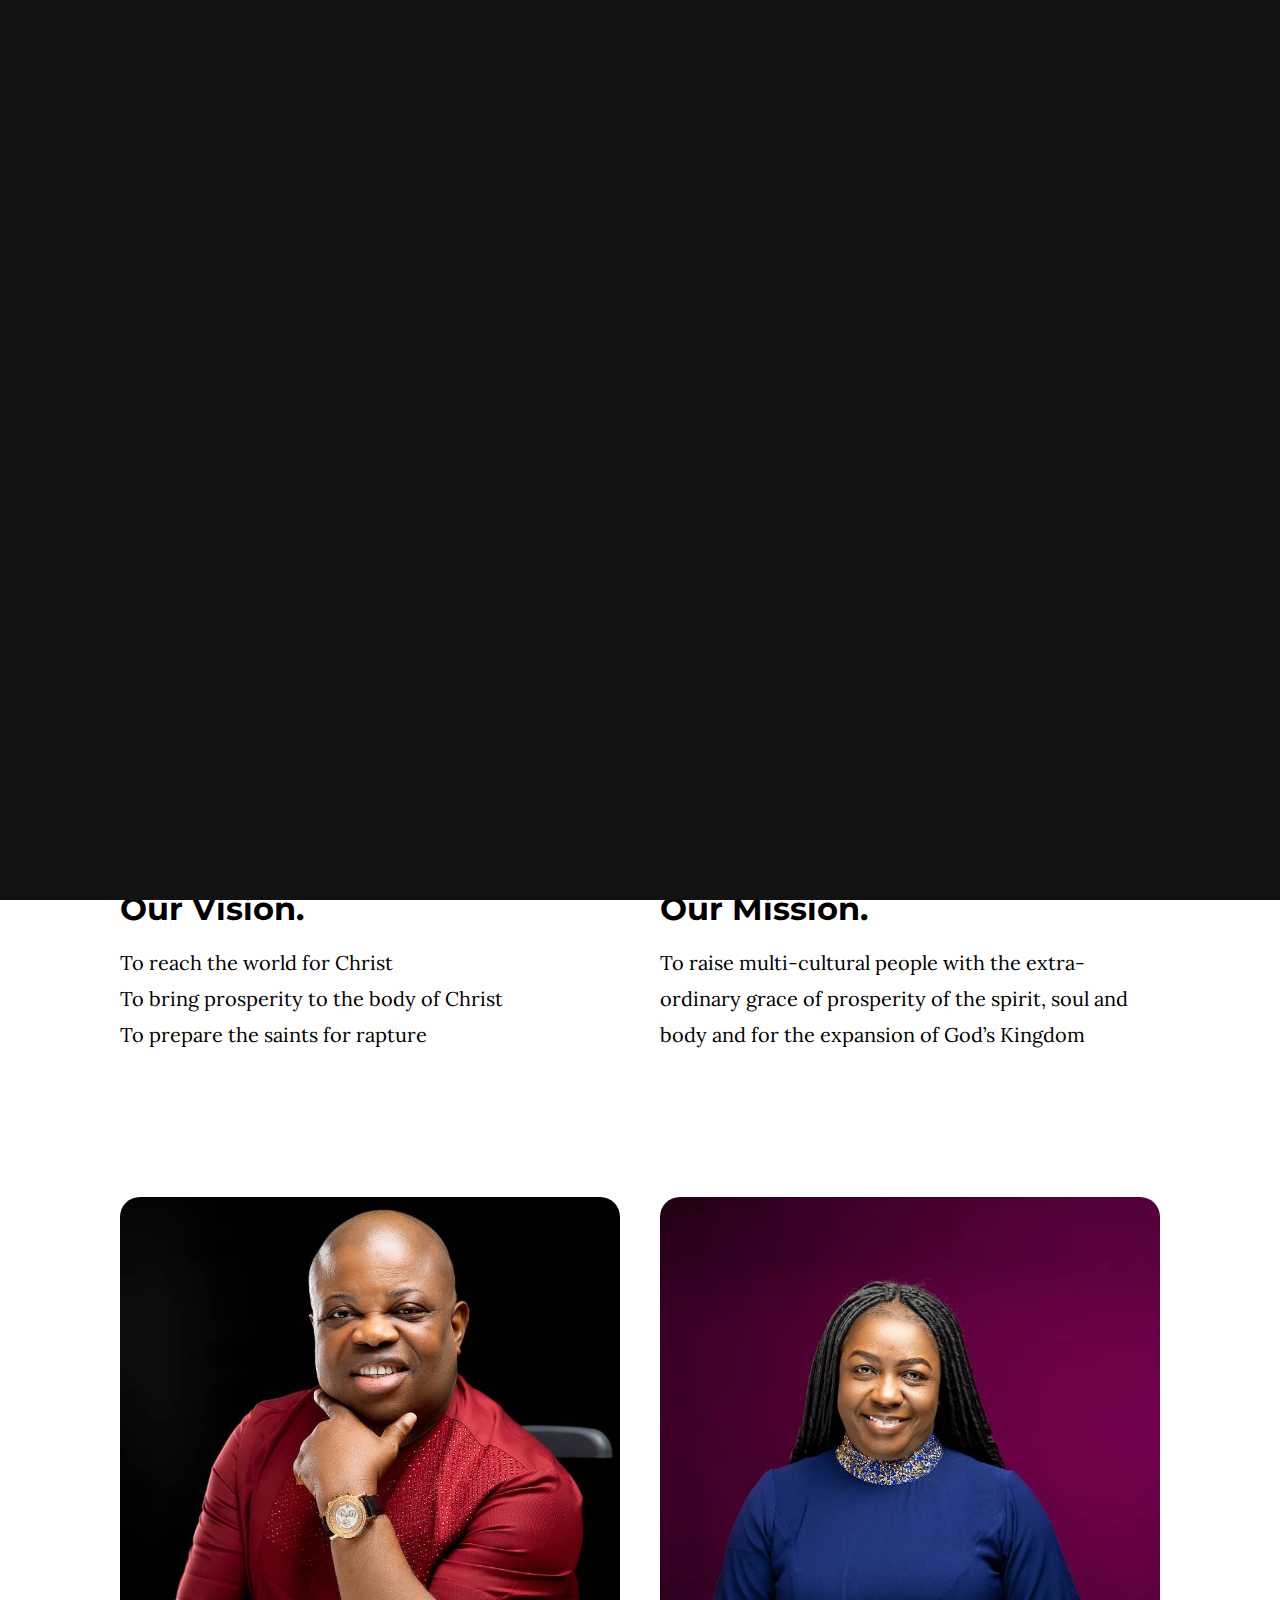
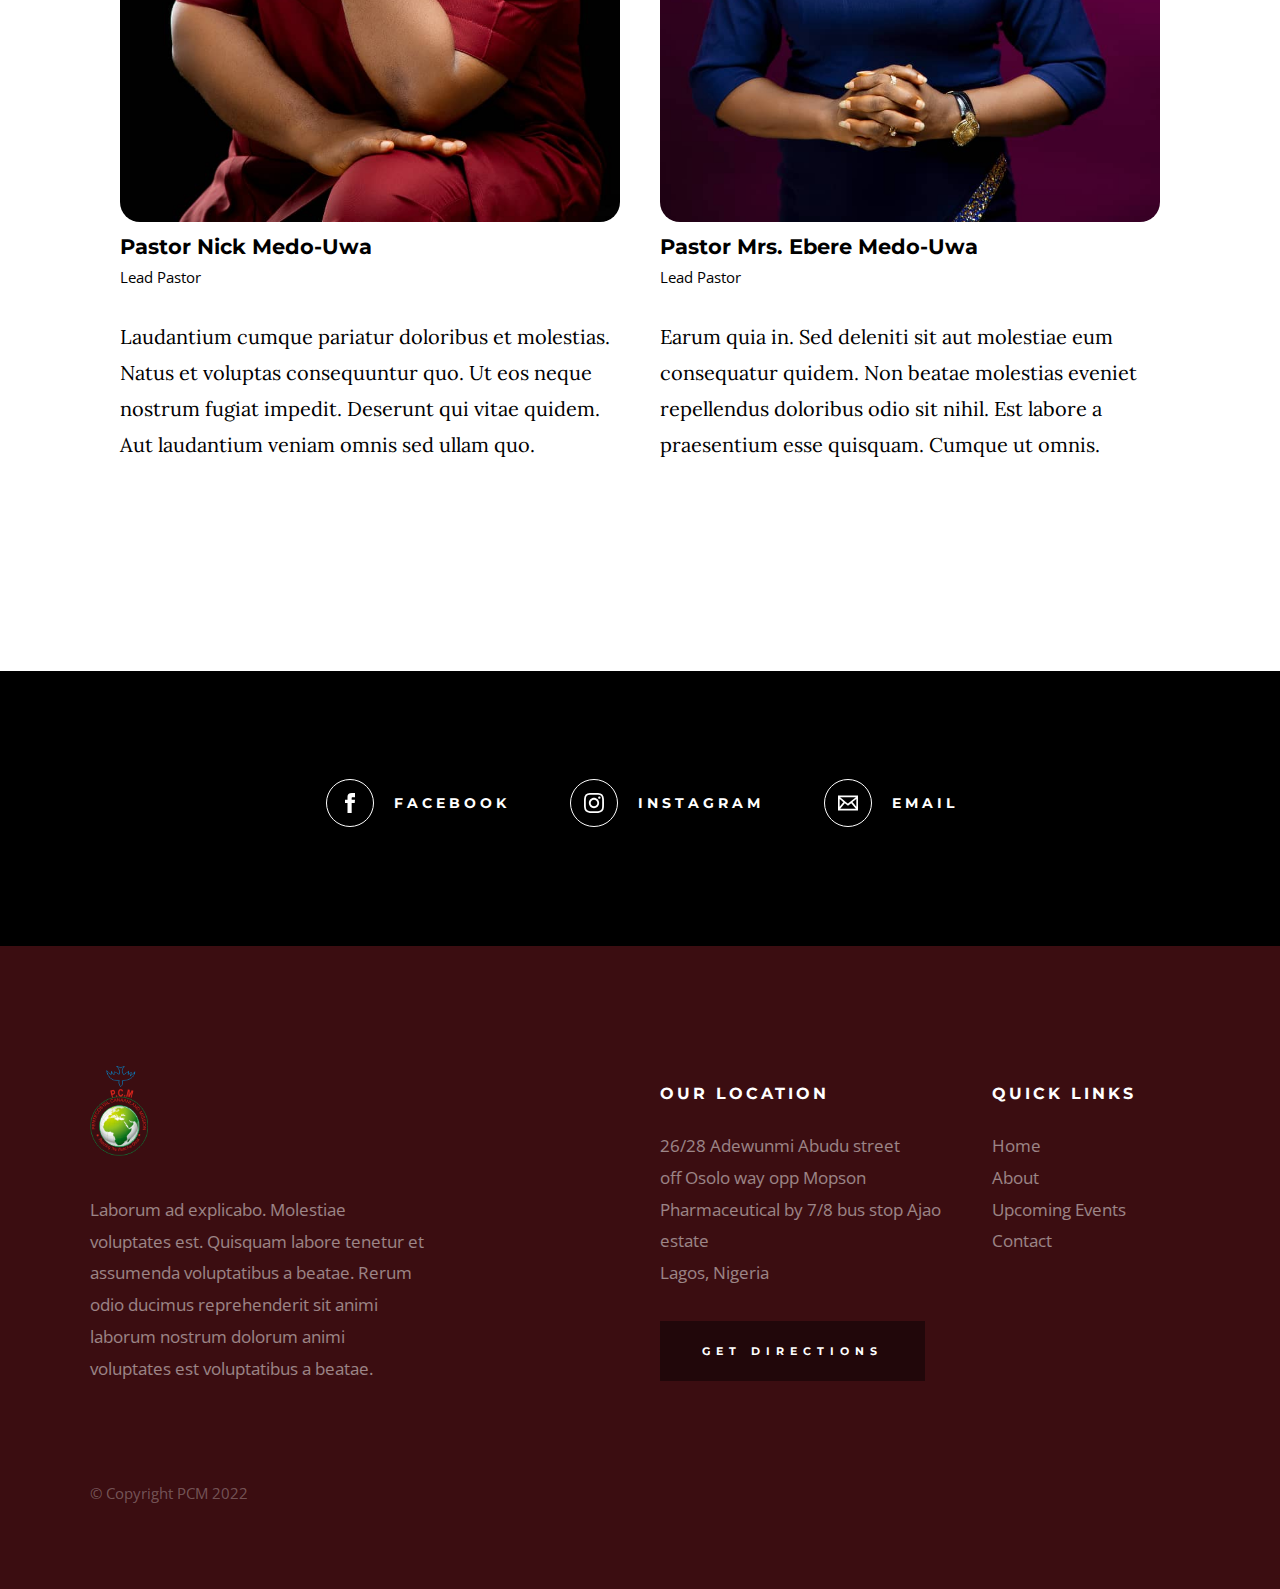
==== commit aa05cb24: "..." ====
--- a/about.html
+++ b/about.html
@@ -53,7 +53,7 @@
         <ul class="header-nav">
           <li><a href="index.html" title="Home">Home</a></li>
           <li class="current"><a href="about.html" title="About">About</a></li>
-          <li><a href="events.html" title="Services">Special services</a></li>
+          <li><a href="services.html" title="Services">Special services</a></li>
           <li><a href="contact.html" title="Contact us">Contact</a></li>
         </ul>
       </nav>
@@ -106,22 +106,7 @@
             </div>
           </div>
 
-          <blockquote>
-            <p>
-              For God so loved the world, that he gave his only Son, that
-              whoever believes in him should not perish but have eternal life.
-              For God did not send his Son into the world to condemn the world,
-              but in order that the world might be saved through him.
-            </p>
-            <cite>
-              <div>John 3:16-17 ESV</div>
-            </cite>
-          </blockquote>
-
-          <br />
-
-
-
+         
           <br />
 
           <div class="row block-large-1-2 block-tab-full church-staff">
@@ -249,7 +234,7 @@
               <ul class="footer-list">
                 <li><a href="index.html">Home</a></li>
                 <li><a href="about.html">About</a></li>
-                <li><a href="events.html">Upcoming Events</a></li>
+                <li><a href="services.html">Upcoming Events</a></li>
                 <li><a href="contact.html">Contact</a></li>
               </ul>
             </div>
--- a/css/main.css
+++ b/css/main.css
@@ -3559,17 +3559,7 @@
     font-size: 2rem;
   }
 
-  .church-staff__picture {
-    -webkit-flex: 0 0 6.4rem;
-    -ms-flex: 0 0 6.4rem;
-    flex: 0 0 6.4rem;
-    max-width: 6.4rem;
-  }
-
-  .church-staff__picture img {
-    width: 6.4rem;
-    height: 6.4rem;
-  }
+  
 
   .event-thumb {
     padding: 1.6rem;
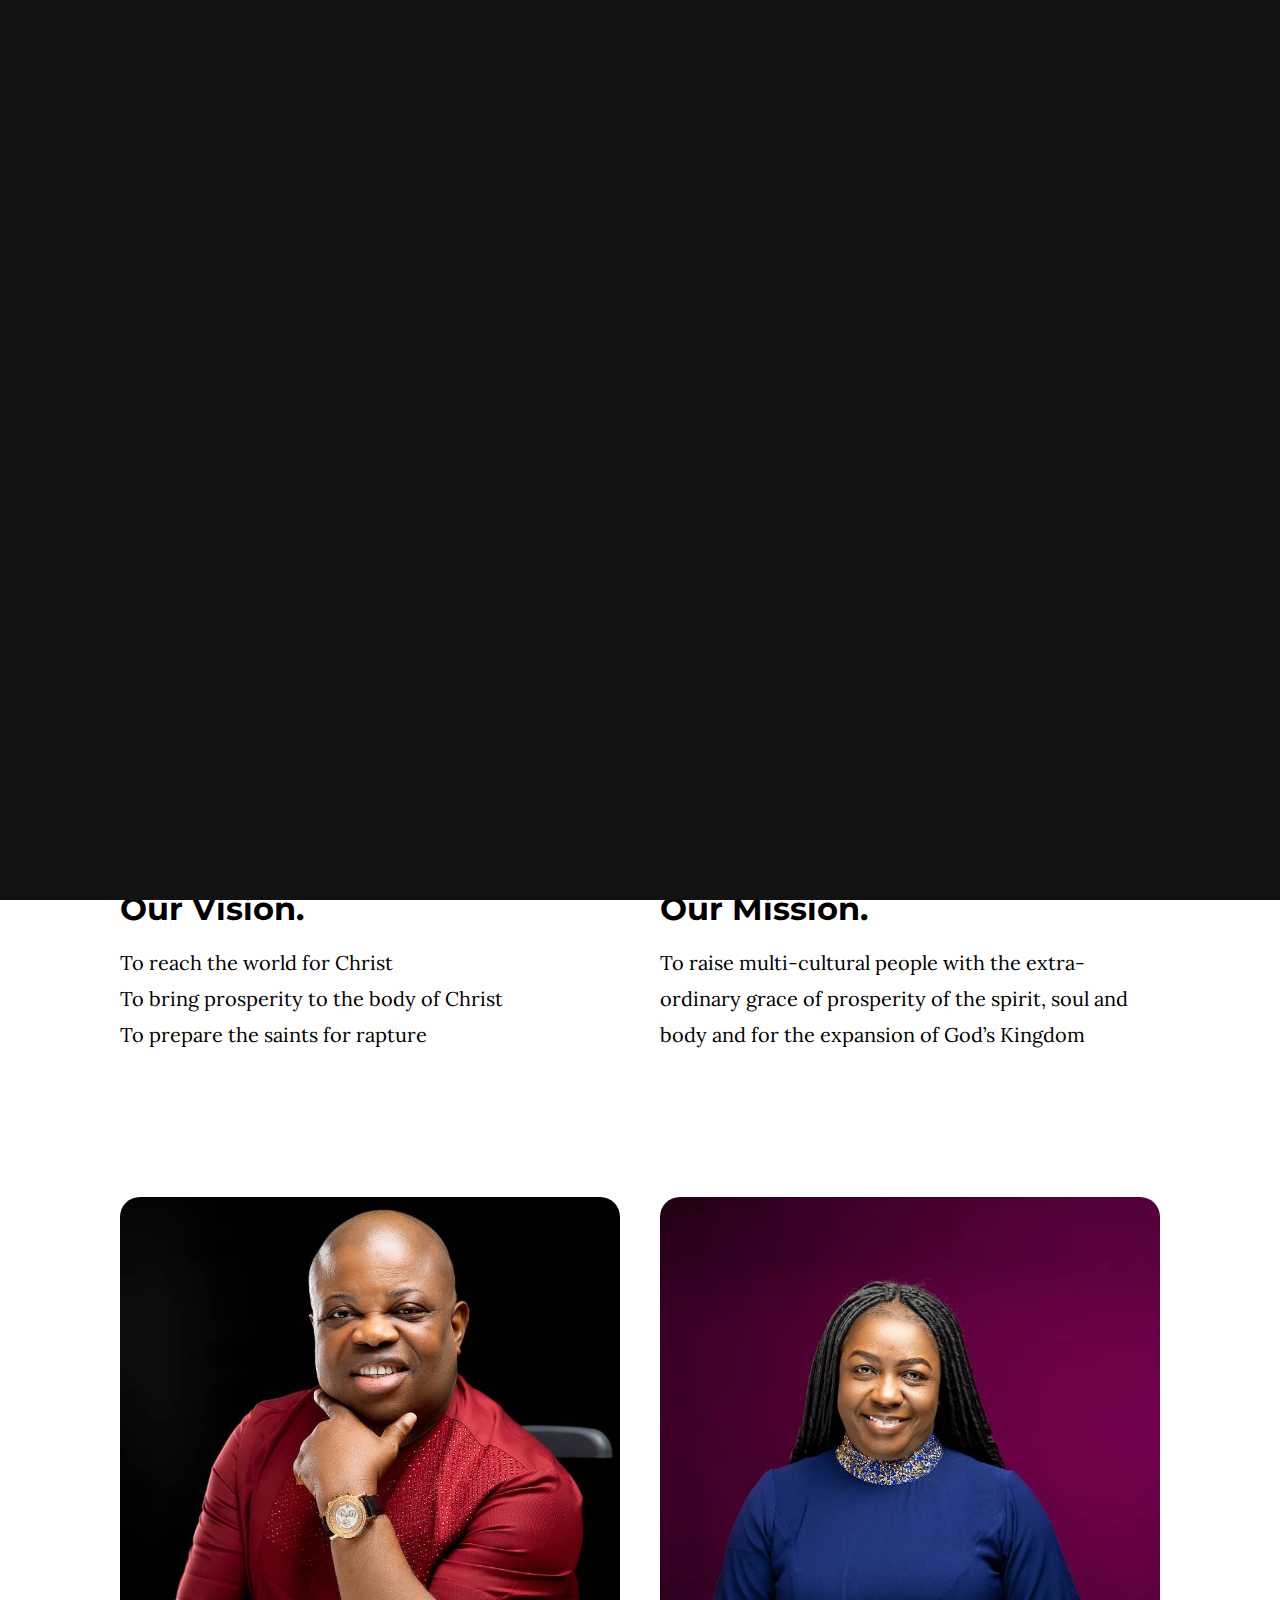
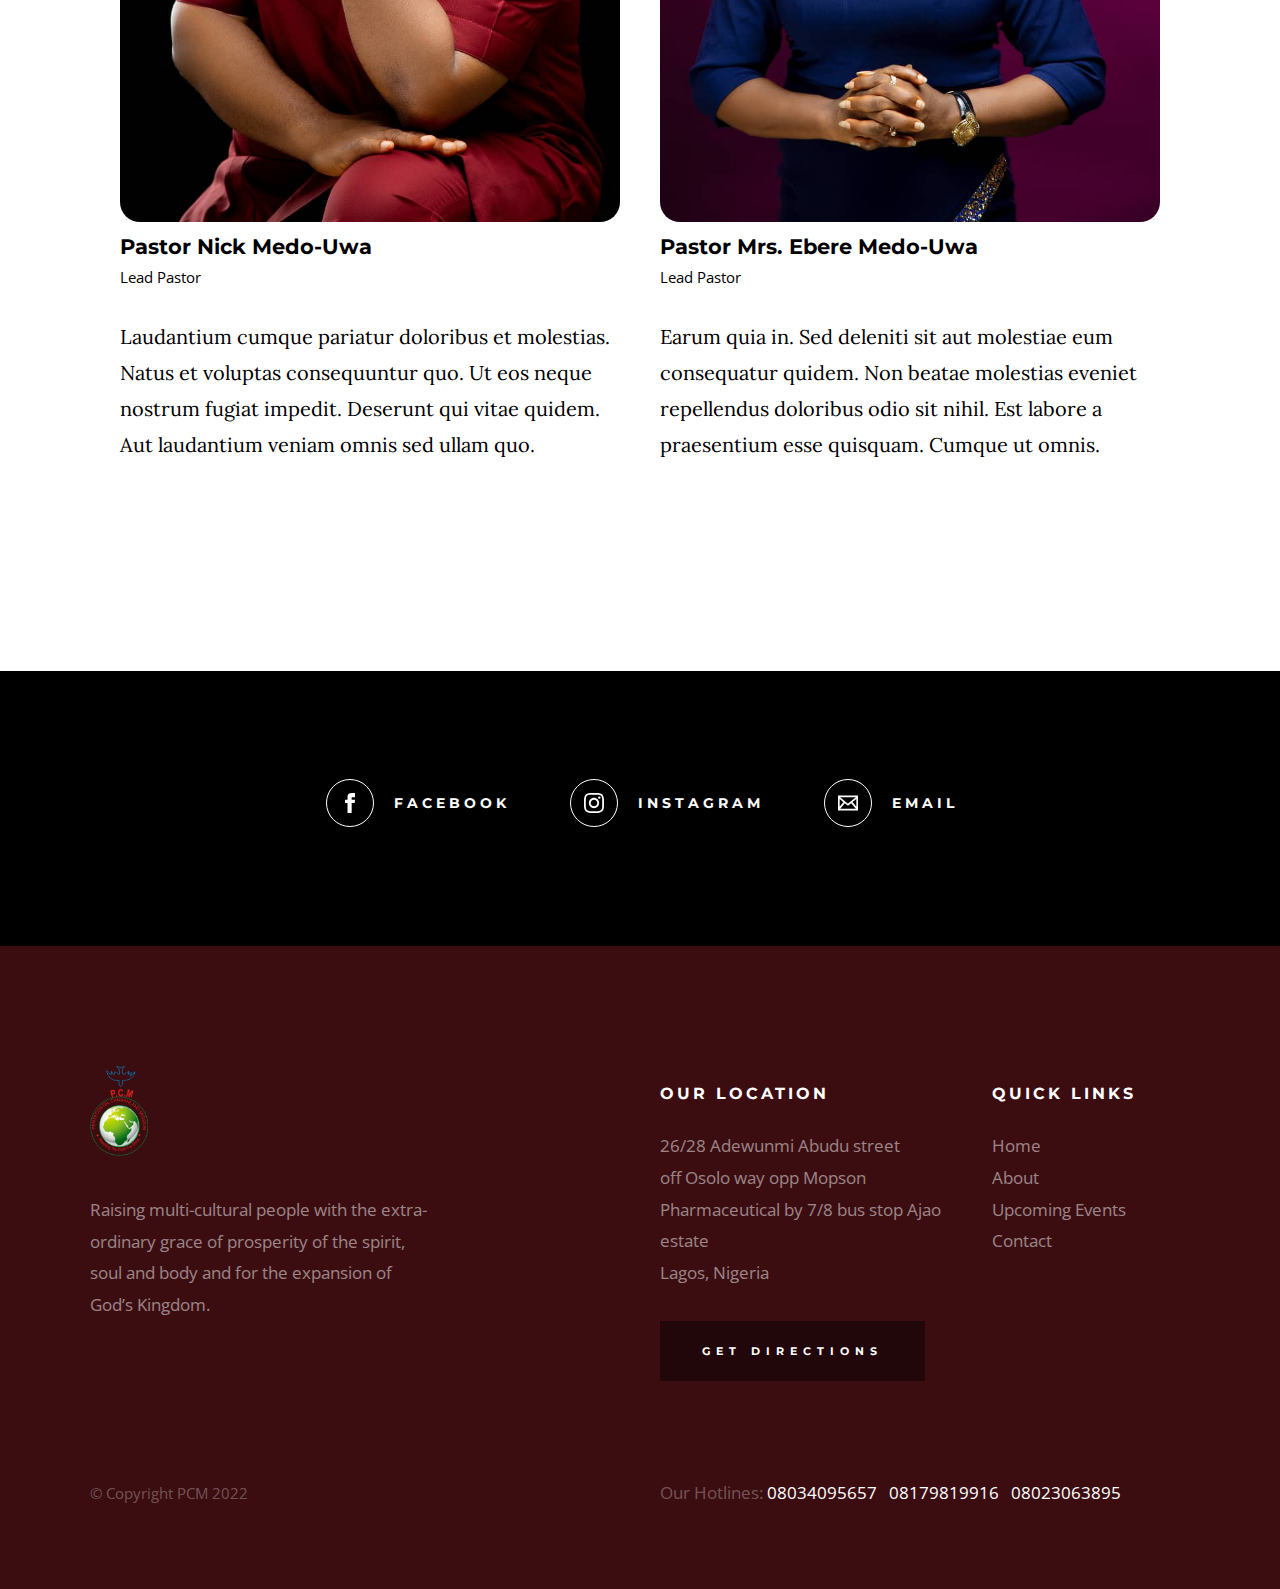
==== commit f045da7b: "..." ====
--- a/about.html
+++ b/about.html
@@ -204,10 +204,9 @@
           </div>
           <!-- footer-logo -->
           <p>
-            Laborum ad explicabo. Molestiae voluptates est. Quisquam labore
-            tenetur et assumenda voluptatibus a beatae. Rerum odio ducimus
-            reprehenderit sit animi laborum nostrum dolorum animi voluptates est
-            voluptatibus a beatae.
+            Raising multi-cultural people with the extra-ordinary grace of
+            prosperity of the spirit, soul and body and for the expansion of
+            God’s Kingdom.
           </p>
         </div>
         <div class="column large-half tab-full">
@@ -216,10 +215,11 @@
               <h4 class="h6">Our Location</h4>
               <p>
                 26/28 Adewunmi Abudu street <br />
-                off Osolo way opp Mopson Pharmaceutical by 7/8 bus stop Ajao estate  <br />
+                off Osolo way opp Mopson Pharmaceutical by 7/8 bus stop Ajao
+                estate <br />
                 Lagos, Nigeria
               </p>
-            
+
               <p>
                 <a
                   href="https://www.google.com/maps/dir/6.5136621,3.3892904/Pentecostal+Canaanland+Mission+Inc,+Adewunmi+Abudu+Street,+Lagos/@6.523369,3.3325109,13z/data=!3m1!4b1!4m9!4m8!1m1!4e1!1m5!1m1!1s0x103b8ffec97cef21:0xc6d2c62c04c36dca!2m2!1d3.3313295!2d6.542696"
@@ -246,7 +246,18 @@
       <div class="row footer-bottom">
         <div class="column ss-copyright">
           <span>© Copyright PCM 2022</span>
-          
+        </div>
+        <div class="column ss-copyright">
+          Our Hotlines:
+          <a href="tel:+2348034095657" style="text-decoration: none">
+            08034095657 &nbsp;
+          </a>
+          <a href="tel:+2348179819916" style="text-decoration: none">
+            08179819916 &nbsp;
+          </a>
+          <a href="tel:+2348023063895" style="text-decoration: none">
+            08023063895
+          </a>
         </div>
       </div>
       <!-- footer-bottom -->
--- a/css/main.css
+++ b/css/main.css
@@ -2061,14 +2061,31 @@
  * # hero
  *
  * ------------------------------------------------------------------- */
-.s-hero {
+/* .s-hero {
   width: 100%;
   height: 100vh;
   min-height: 82rem;
   overflow: hidden;
   background-color: transparent;
   position: relative;
-}
+
+  background-image: url("../images/screen.jpg");
+  background-size: cover;
+  background-repeat: no-repeat;
+  background-position: center;
+} */
+
+.s-hero {
+  width: 100%;
+  height: 100vh;
+  min-height: 82rem;
+  overflow: hidden;
+  background-image: url('../images/great.jpg');
+  background-position: center;
+  background-repeat: no-repeat;
+  background-attachment: fixed;
+  background-size: cover;
+  position: relative;}
 
 .s-hero::before {
   display: block;
